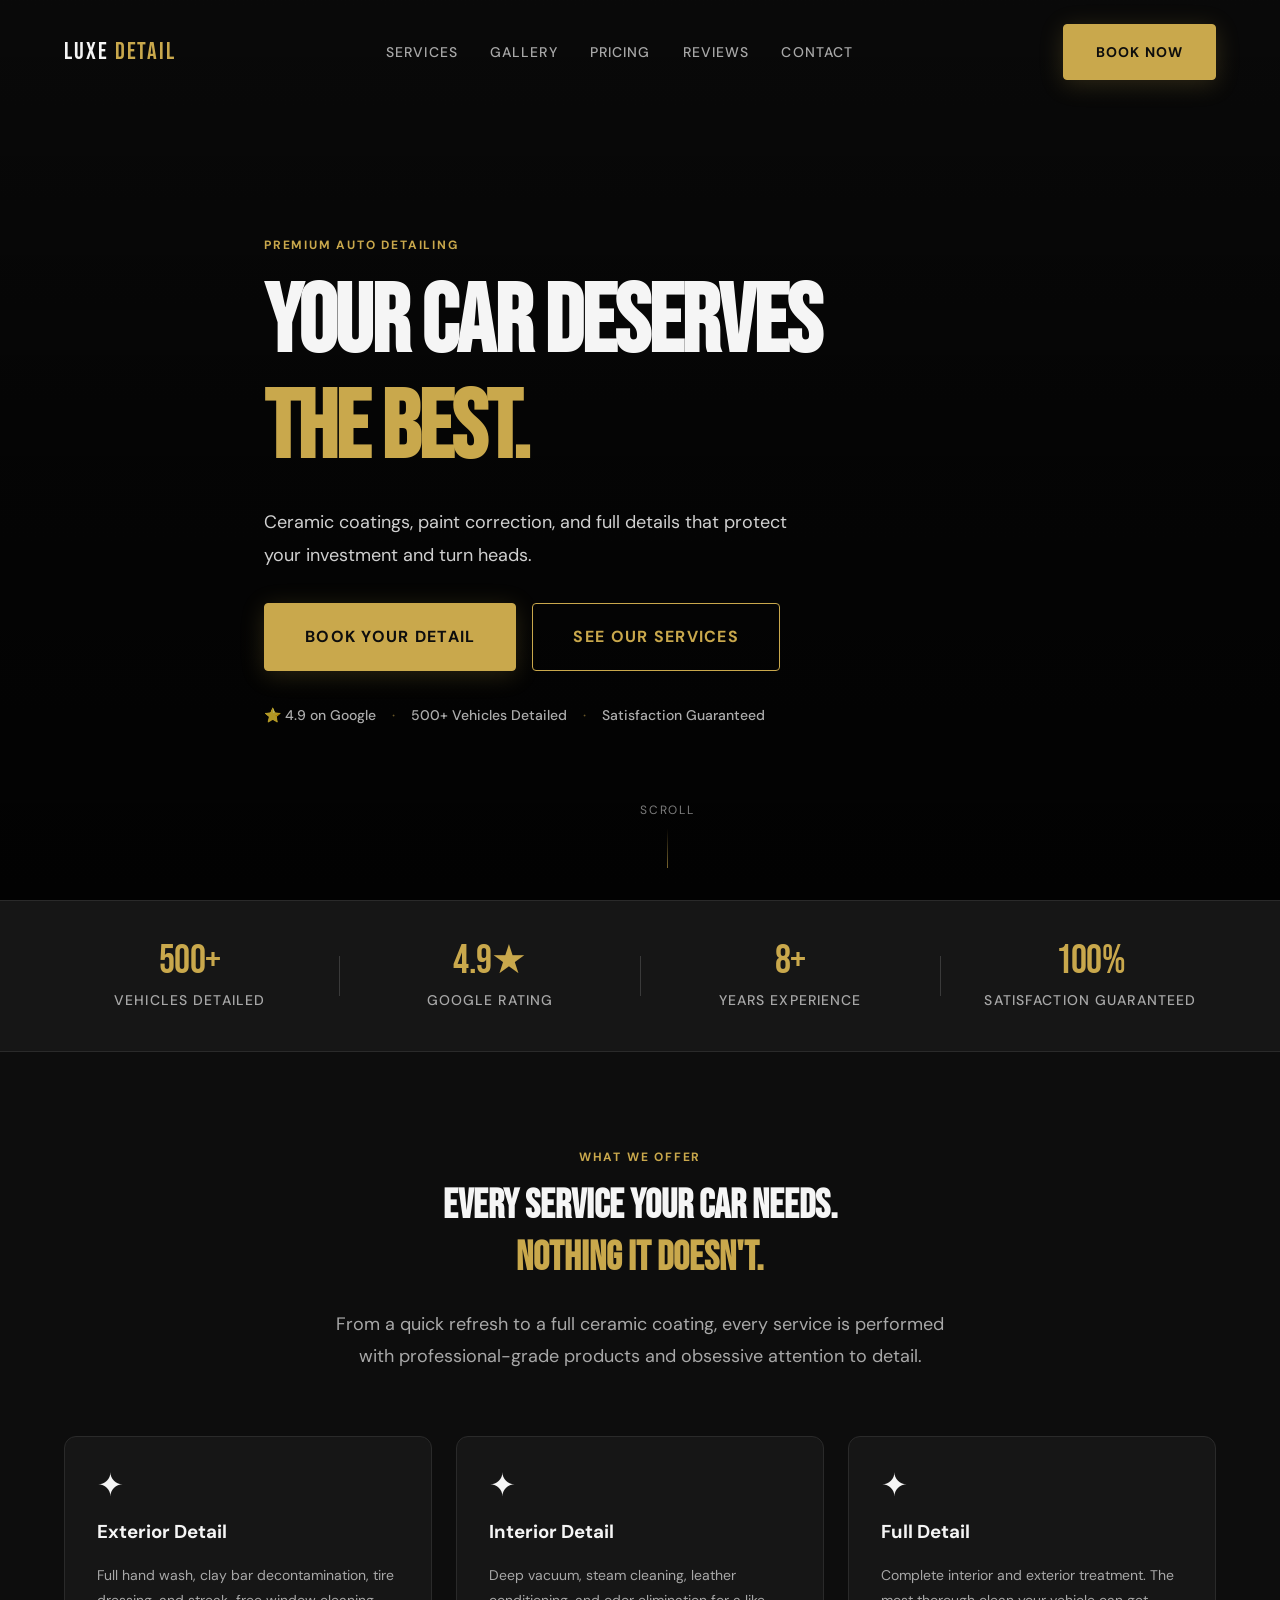
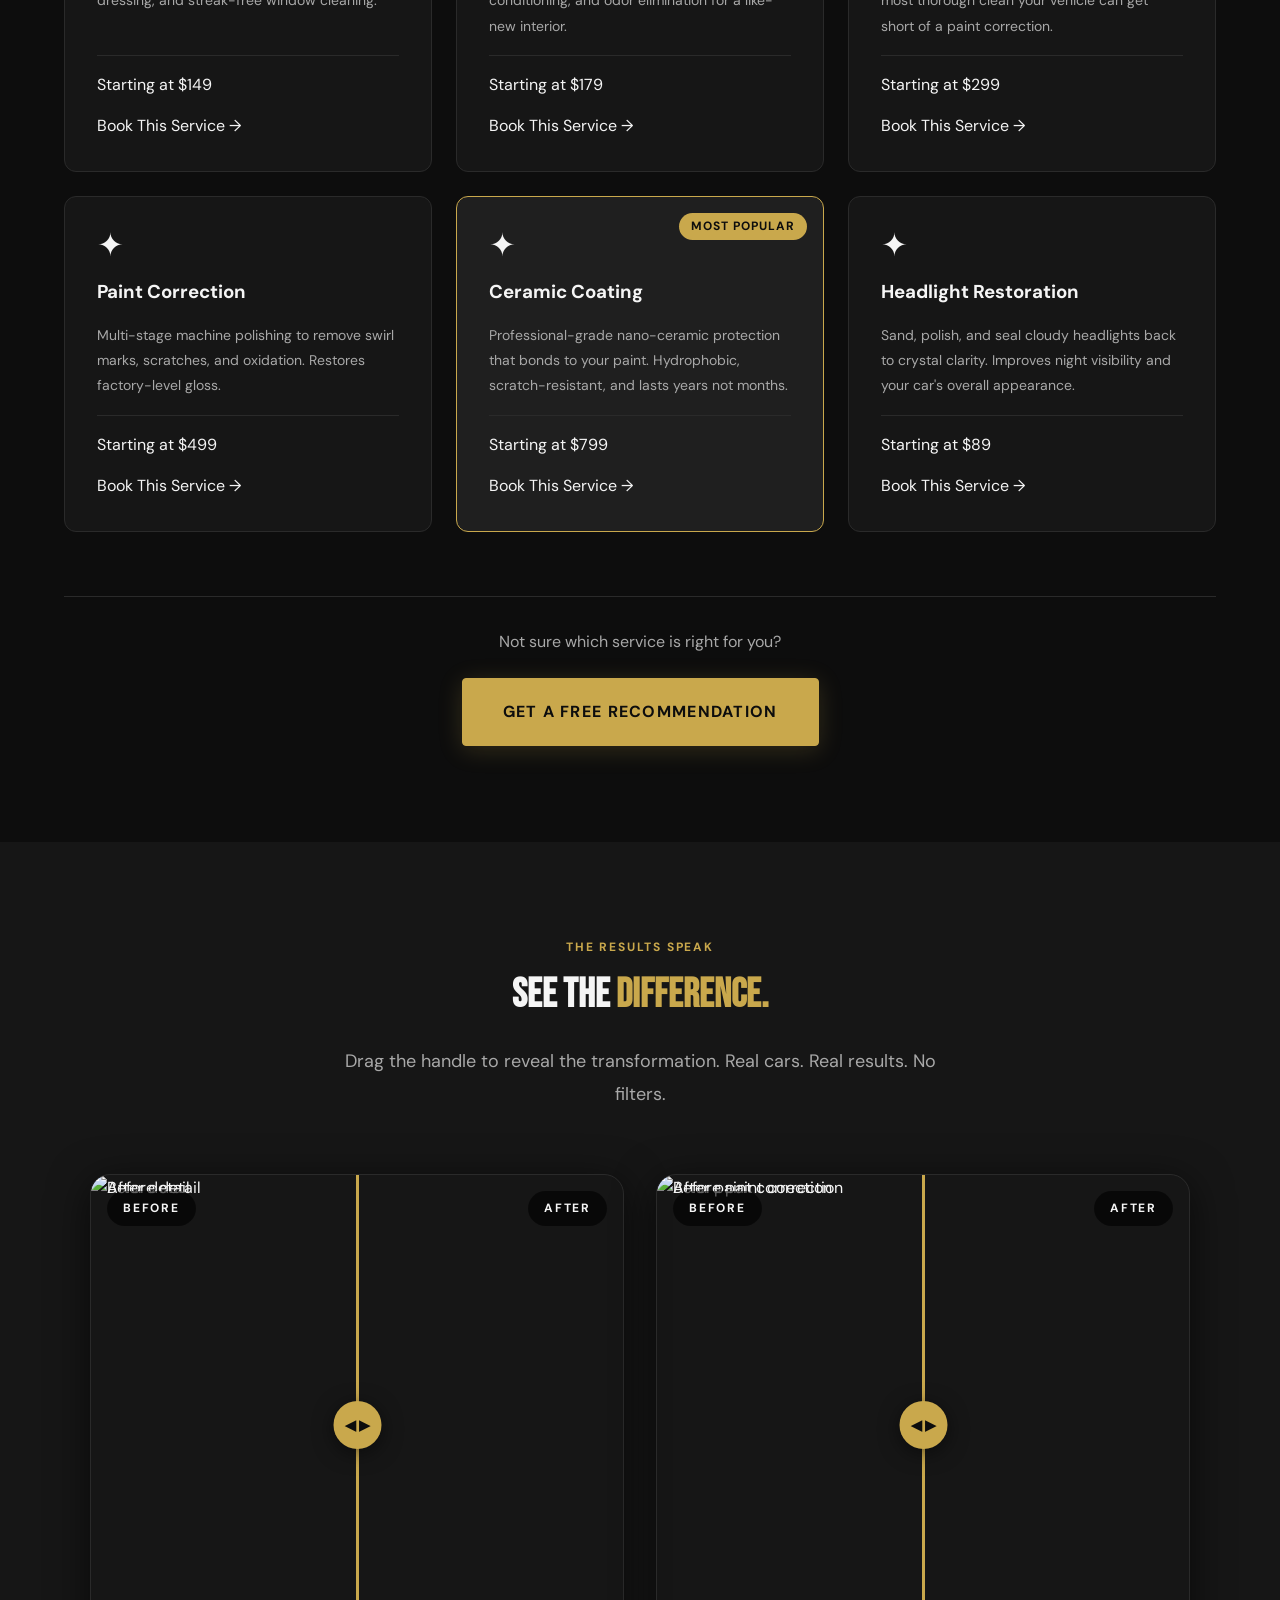
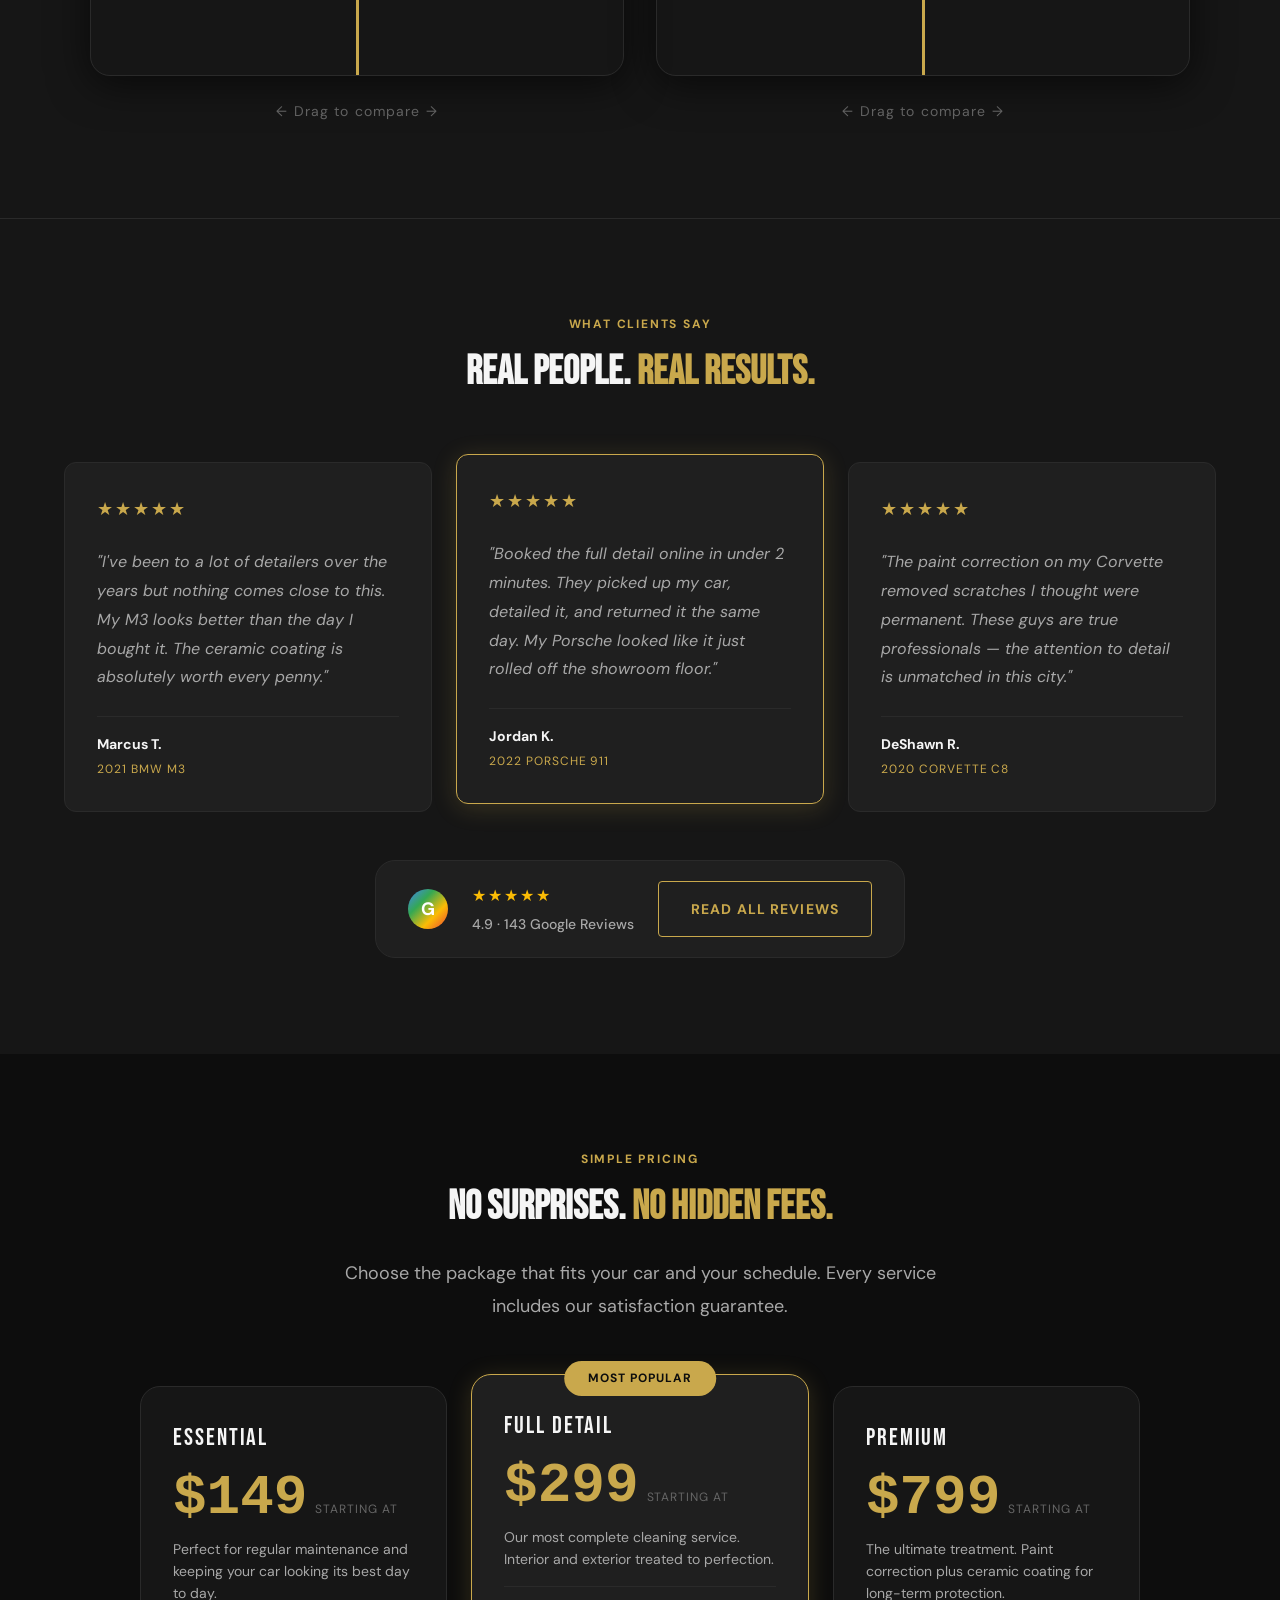
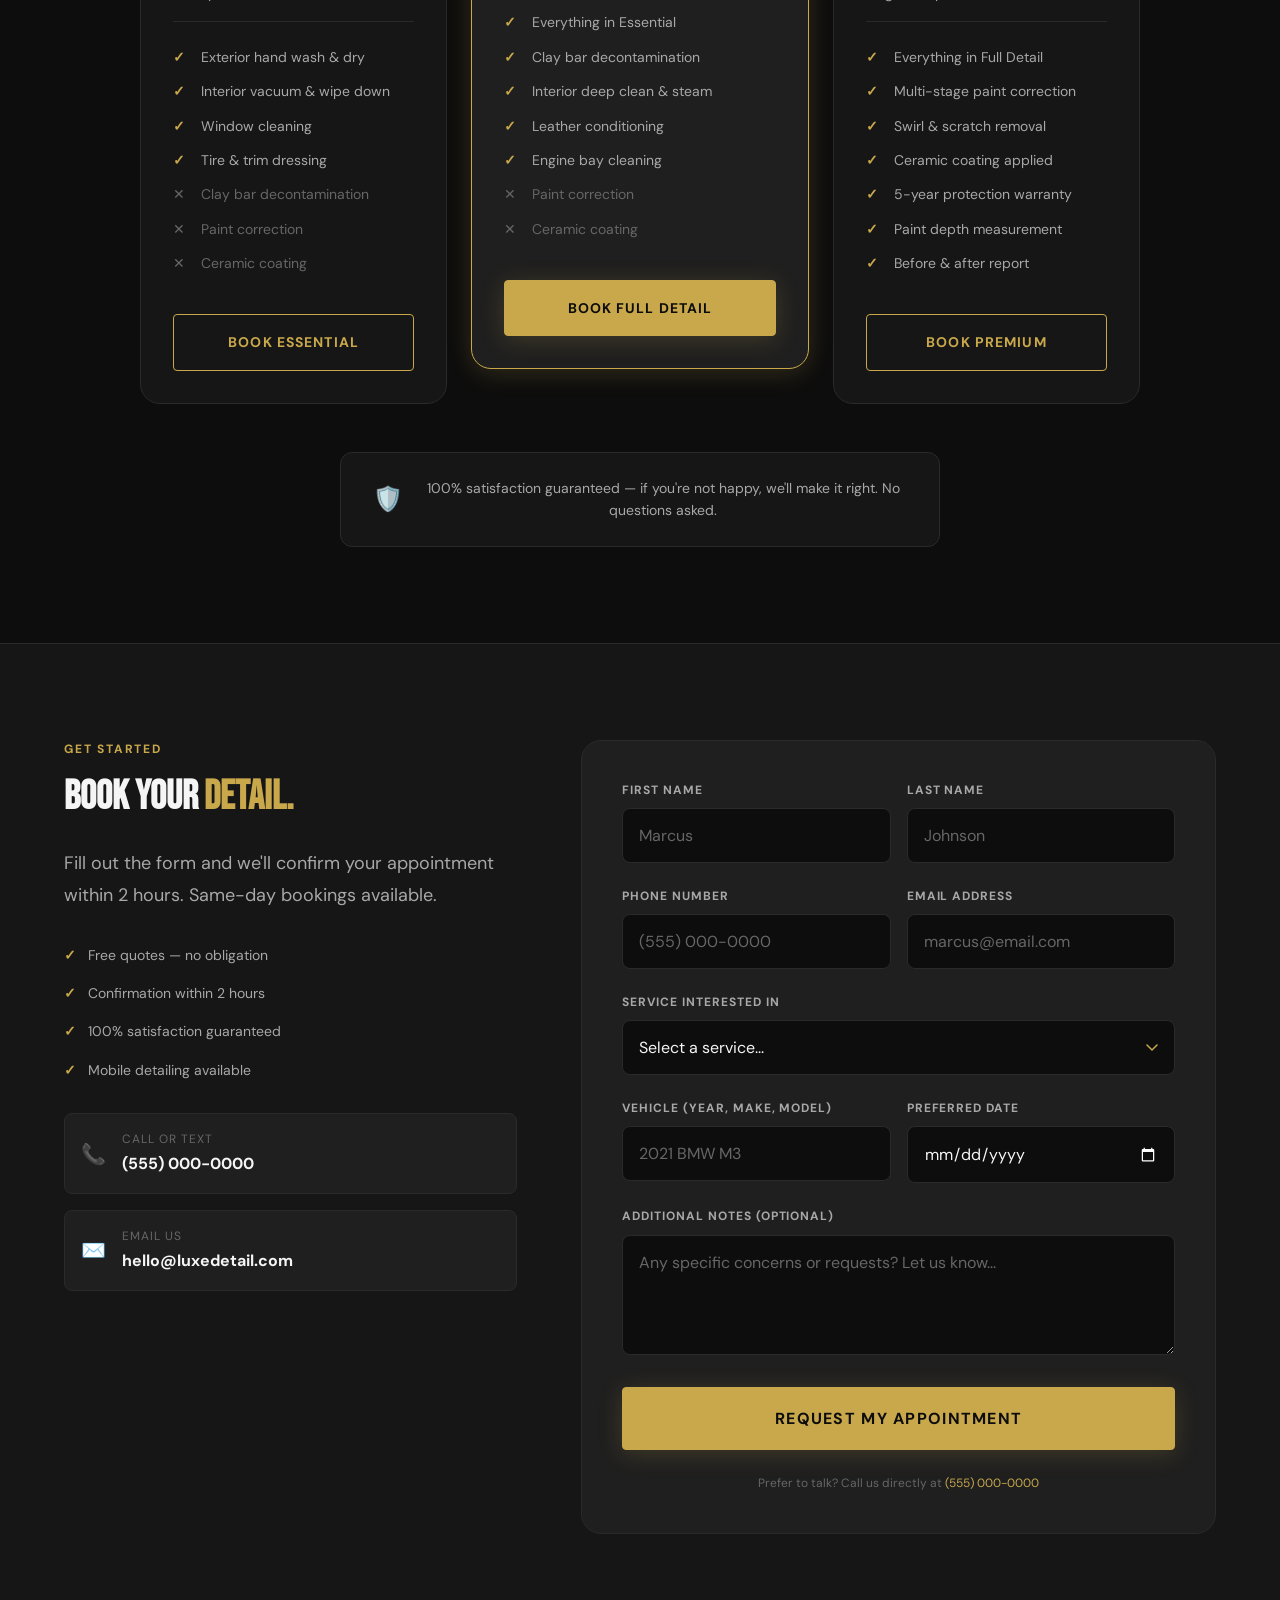
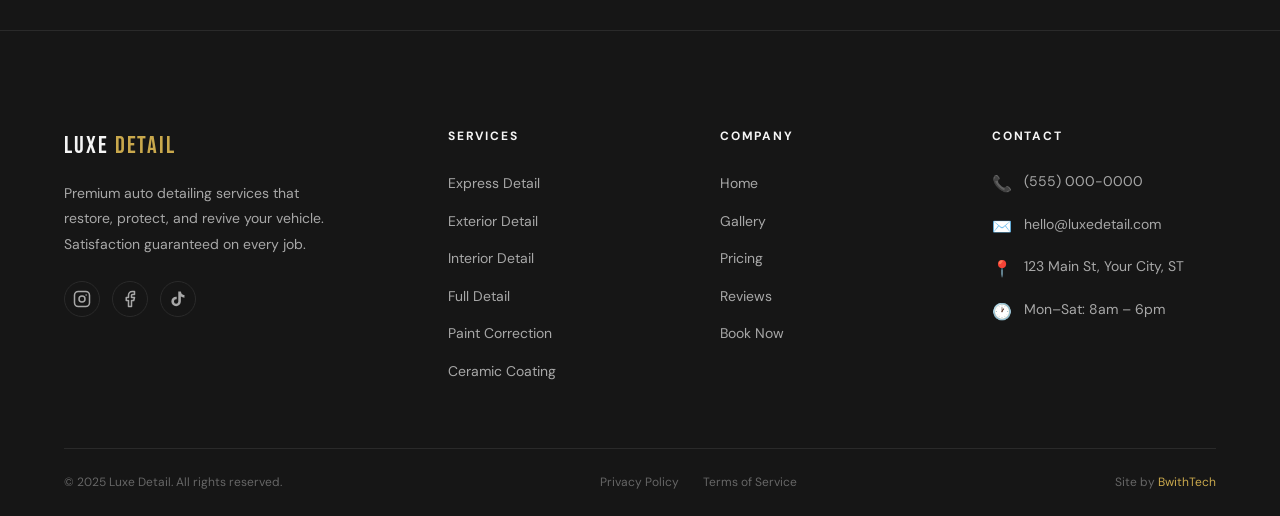
==== index.html @ d6ebd8b5 "BwithTech Branding Locked in" ====
<!DOCTYPE html>
<html lang="en">
<head>
  <meta charset="UTF-8" />
  <meta name="viewport" content="width=device-width, initial-scale=1.0"/>

  <!-- ========================
    PRIMARY SEO
    Change these for every client.
    City, business name, phone.
  ========================= -->
  <title>Luxe Detail — Premium Auto Detailing in [Your City]</title>
  <meta name="description" content="Premium auto detailing in [Your City]. Ceramic coatings, paint correction, and full details starting at $89. Book online today. 500+ vehicles detailed. Satisfaction guaranteed.">
  <meta name="keywords" content="auto detailing [city], car detailing [city], ceramic coating [city], paint correction [city], mobile detailing [city]">
  <meta name="author" content="Luxe Detail">
  <meta name="robots" content="index, follow">
  <link rel="canonical" href="https://www.luxedetail.com/">

  <!-- ========================
    OPEN GRAPH
    Controls how the site looks
    when shared on social media.
  ========================= -->
  <meta property="og:type" content="website">
  <meta property="og:url" content="https://www.luxedetail.com">
  <meta property="og:title" content="Luxe Detail — Premium Auto Detailing in [Your City]">
  <meta property="og:description" content="Professional ceramic coatings, paint correction, and full details. Book online today. Satisfaction guaranteed.">
  <meta property="og:image" content="https://www.luxedetail.com/assets/images/og-image.jpg">

  <!-- ========================
    TWITTER CARD
    Controls Twitter/X previews.
  ========================= -->
  <meta name="twitter:card" content="summary_large_image">
  <meta name="twitter:title" content="Luxe Detail — Premium Auto Detailing">
  <meta name="twitter:description" content="Ceramic coatings, paint correction, and full details. Book online today.">
  <meta name="twitter:image" content="https://www.luxedetail.com/assets/images/og-image.jpg">

  <!-- ========================
    SCHEMA MARKUP
    Tells Google exactly what kind
    of business this is. This is
    what powers the knowledge panel
    in local search results.
    Critical for local SEO.
  ========================= -->
  <script type="application/ld+json">
  {
    "@context": "https://schema.org",
    "@type": "AutoRepair",
    "name": "Luxe Detail",
    "description": "Premium auto detailing services including ceramic coatings, paint correction, and full details.",
    "url": "https://www.luxedetail.com",
    "telephone": "+1-555-000-0000",
    "email": "hello@luxedetail.com",
    "priceRange": "$$",
    "image": "https://www.luxedetail.com/assets/images/og-image.jpg",
    "address": {
      "@type": "PostalAddress",
      "streetAddress": "123 Main St",
      "addressLocality": "[City]",
      "addressRegion": "[State]",
      "postalCode": "[ZIP]",
      "addressCountry": "US"
    },
    "geo": {
      "@type": "GeoCoordinates",
      "latitude": "00.0000",
      "longitude": "-00.0000"
    },
    "openingHoursSpecification": [
      {
        "@type": "OpeningHoursSpecification",
        "dayOfWeek": ["Monday","Tuesday","Wednesday","Thursday","Friday","Saturday"],
        "opens": "08:00",
        "closes": "18:00"
      }
    ],
    "sameAs": [
      "https://www.facebook.com/luxedetail",
      "https://www.instagram.com/luxedetail"
    ]
  }
  </script>

  <!-- ========================
    FONTS
  ========================= -->
  <link rel="preconnect" href="https://fonts.googleapis.com">
  <link rel="preconnect" href="https://fonts.gstatic.com" crossorigin>
  <link href="https://fonts.googleapis.com/css2?family=Bebas+Neue&family=DM+Sans:wght@400;500;700&display=swap" rel="stylesheet">

  <!-- ========================
    STYLESHEETS
    Order matters — foundation
    must load before modules.
  ========================= -->
  <link rel="stylesheet" href="foundation.css" />
  <link rel="stylesheet" href="css/modules.css" />
  <link rel="stylesheet" href="css/services.css" />
  <link rel="stylesheet" href="css/before-after.css" />
  <link rel="stylesheet" href="css/testimonials.css" />
  <link rel="stylesheet" href="css/pricing.css" />
  <link rel="stylesheet" href="css/booking.css" />
  <link rel="stylesheet" href="css/footer.css" />
  <link rel="stylesheet" href="css/mobile-cta.css" />
</head>
<body>

  <!-- ========================
    NAV MODULE
  ========================= -->
  <header class="nav" id="nav">
    <div class="container nav__inner">

      <a href="#" class="nav__logo">
        LUXE <span class="nav__logo-accent">DETAIL</span>
      </a>

      <nav class="nav__links" id="navLinks">
        <a href="#services"     class="nav__link">Services</a>
        <a href="#gallery"      class="nav__link">Gallery</a>
        <a href="#pricing"      class="nav__link">Pricing</a>
        <a href="#testimonials" class="nav__link">Reviews</a>
        <a href="#contact"      class="nav__link">Contact</a>
      </nav>

      <div class="nav__actions">
        <a href="#booking" class="btn btn-primary">Book Now</a>
        <button class="nav__hamburger" id="hamburger" aria-label="Toggle menu">
          <span></span>
          <span></span>
          <span></span>
        </button>
      </div>

    </div>
  </header>

<!-- ========================
    HERO MODULE
  ========================= -->
  <section class="hero" id="home">
    <div class="hero__overlay"></div>
    <div class="container hero__content">
      <p class="section-label hero__label">Premium Auto Detailing</p>
      <h1 class="hero__headline">
        Your Car Deserves<br>
        <span class="hero__headline-accent">The Best.</span>
      </h1>
      <p class="hero__sub">
        Ceramic coatings, paint correction, and full details
        that protect your investment and turn heads.
      </p>
      <div class="hero__actions">
        <a href="#booking" class="btn btn-primary btn-lg">Book Your Detail</a>
        <a href="#services" class="btn btn-outline btn-lg">See Our Services</a>
      </div>
      <div class="hero__trust">
        <span class="hero__trust-item">⭐ 4.9 on Google</span>
        <span class="hero__trust-divider">·</span>
        <span class="hero__trust-item">500+ Vehicles Detailed</span>
        <span class="hero__trust-divider">·</span>
        <span class="hero__trust-item">Satisfaction Guaranteed</span>
      </div>
    </div>
    <div class="hero__scroll-indicator">
      <span>Scroll</span>
      <div class="hero__scroll-arrow"></div>
    </div>
  </section>

  <!-- ========================
  STATS BAR MODULE
========================= -->
<section class="stats" id="stats">
  <div class="container stats__inner">

    <div class="stats__item">
      <span class="stats__number">500+</span>
      <span class="stats__label">Vehicles Detailed</span>
    </div>

    <div class="stats__divider"></div>

    <div class="stats__item">
      <span class="stats__number">4.9★</span>
      <span class="stats__label">Google Rating</span>
    </div>

    <div class="stats__divider"></div>

    <div class="stats__item">
      <span class="stats__number">8+</span>
      <span class="stats__label">Years Experience</span>
    </div>

    <div class="stats__divider"></div>

    <div class="stats__item">
      <span class="stats__number">100%</span>
      <span class="stats__label">Satisfaction Guaranteed</span>
    </div>

  </div>
</section>

<!-- ========================
  SERVICES MODULE
========================= -->
<section class="services" id="services">
  <div class="container">

    <!-- Section header -->
    <div class="services__header">
      <p class="section-label">What We Offer</p>
      <h2 class="display-md services__title">
        Every Service Your Car Needs.<br>
        <span style="color: var(--color-gold);">Nothing It Doesn't.</span>
      </h2>
      <p class="body-lg services__subtitle">
        From a quick refresh to a full ceramic coating,
        every service is performed with professional-grade
        products and obsessive attention to detail.
      </p>
    </div>

    <!-- Service cards grid -->
    <div class="services__grid">

      <div class="services__card">
        <div class="services__card-icon">✦</div>
        <h3 class="services__card-title">Exterior Detail</h3>
        <p class="services__card-desc">
          Full hand wash, clay bar decontamination, 
          tire dressing, and streak-free window cleaning.
        </p>
        <p class="services__card-price">Starting at <span>$149</span></p>
        <a href="#booking" class="services__card-link">Book This Service →</a>
      </div>

      <div class="services__card">
        <div class="services__card-icon">✦</div>
        <h3 class="services__card-title">Interior Detail</h3>
        <p class="services__card-desc">
          Deep vacuum, steam cleaning, leather conditioning,
          and odor elimination for a like-new interior.
        </p>
        <p class="services__card-price">Starting at <span>$179</span></p>
        <a href="#booking" class="services__card-link">Book This Service →</a>
      </div>

      <div class="services__card">
        <div class="services__card-icon">✦</div>
        <h3 class="services__card-title">Full Detail</h3>
        <p class="services__card-desc">
          Complete interior and exterior treatment.
          The most thorough clean your vehicle can get
          short of a paint correction.
        </p>
        <p class="services__card-price">Starting at <span>$299</span></p>
        <a href="#booking" class="services__card-link">Book This Service →</a>
      </div>

      <div class="services__card">
        <div class="services__card-icon">✦</div>
        <h3 class="services__card-title">Paint Correction</h3>
        <p class="services__card-desc">
          Multi-stage machine polishing to remove swirl 
          marks, scratches, and oxidation. Restores 
          factory-level gloss.
        </p>
        <p class="services__card-price">Starting at <span>$499</span></p>
        <a href="#booking" class="services__card-link">Book This Service →</a>
      </div>

      <div class="services__card services__card--featured">
        <div class="services__card-badge">Most Popular</div>
        <div class="services__card-icon">✦</div>
        <h3 class="services__card-title">Ceramic Coating</h3>
        <p class="services__card-desc">
          Professional-grade nano-ceramic protection that 
          bonds to your paint. Hydrophobic, scratch-resistant,
          and lasts years not months.
        </p>
        <p class="services__card-price">Starting at <span>$799</span></p>
        <a href="#booking" class="services__card-link">Book This Service →</a>
      </div>

      <div class="services__card">
        <div class="services__card-icon">✦</div>
        <h3 class="services__card-title">Headlight Restoration</h3>
        <p class="services__card-desc">
          Sand, polish, and seal cloudy headlights back
          to crystal clarity. Improves night visibility
          and your car's overall appearance.
        </p>
        <p class="services__card-price">Starting at <span>$89</span></p>
        <a href="#booking" class="services__card-link">Book This Service →</a>
      </div>

    </div>

    <!-- Bottom CTA -->
    <div class="services__cta">
      <p class="body-md">Not sure which service is right for you?</p>
      <a href="#booking" class="btn btn-primary btn-lg">
        Get a Free Recommendation
      </a>
    </div>

  </div>
</section>

<!-- ========================
  BEFORE / AFTER MODULE
========================= -->
<section class="before-after" id="gallery">
  <div class="container">

    <div class="before-after__header">
      <p class="section-label">The Results Speak</p>
      <h2 class="display-md before-after__title">
        See The <span style="color: var(--color-gold);">Difference.</span>
      </h2>
      <p class="body-lg">
        Drag the handle to reveal the transformation.
        Real cars. Real results. No filters.
      </p>
    </div>

    <div class="before-after__grid">

      <!-- Slider 1 — Full Detail -->
      <div>
        <div class="ba-slider">
          <img class="ba-before" src="https://images.unsplash.com/photo-1503376780353-7e6692767b70?w=900&q=80" alt="Before detail">
          <img class="ba-after"  src="https://images.unsplash.com/photo-1614162692292-7ac56d7f7f1e?w=900&q=80" alt="After detail">
          <div class="ba-handle">
            <div class="ba-handle-btn">
              <span class="ba-handle-arrows">◀ ▶</span>
            </div>
          </div>
          <span class="ba-label ba-label--before">Before</span>
          <span class="ba-label ba-label--after">After</span>
        </div>
        <p class="ba-hint">← Drag to compare →</p>
      </div>

      <!-- Slider 2 — Paint Correction -->
      <div>
        <div class="ba-slider">
          <img class="ba-before" src="https://images.unsplash.com/photo-1552519507-da3b142c6e3d?w=900&q=80" alt="Before paint correction">
          <img class="ba-after"  src="https://images.unsplash.com/photo-1542362567-b07e54358753?w=900&q=80" alt="After paint correction">
          <div class="ba-handle">
            <div class="ba-handle-btn">
              <span class="ba-handle-arrows">◀ ▶</span>
            </div>
          </div>
          <span class="ba-label ba-label--before">Before</span>
          <span class="ba-label ba-label--after">After</span>
        </div>
        <p class="ba-hint">← Drag to compare →</p>
      </div>

    </div>
  </div>
</section>

<!-- ========================
  TESTIMONIALS MODULE
========================= -->
<section class="testimonials" id="testimonials">
  <div class="container">

    <div class="testimonials__header">
      <p class="section-label">What Clients Say</p>
      <h2 class="display-md testimonials__title">
        Real People. <span style="color: var(--color-gold);">Real Results.</span>
      </h2>
    </div>

    <div class="testimonials__grid">

      <div class="testimonials__card">
        <div class="testimonials__stars">★★★★★</div>
        <p class="testimonials__quote">
          "I've been to a lot of detailers over the years but nothing 
          comes close to this. My M3 looks better than the day I bought 
          it. The ceramic coating is absolutely worth every penny."
        </p>
        <div class="testimonials__author">
          <div class="testimonials__author-info">
            <span class="testimonials__author-name">Marcus T.</span>
            <span class="testimonials__author-vehicle">2021 BMW M3</span>
          </div>
        </div>
      </div>

      <div class="testimonials__card testimonials__card--featured">
        <div class="testimonials__stars">★★★★★</div>
        <p class="testimonials__quote">
          "Booked the full detail online in under 2 minutes. They picked 
          up my car, detailed it, and returned it the same day. My Porsche 
          looked like it just rolled off the showroom floor."
        </p>
        <div class="testimonials__author">
          <div class="testimonials__author-info">
            <span class="testimonials__author-name">Jordan K.</span>
            <span class="testimonials__author-vehicle">2022 Porsche 911</span>
          </div>
        </div>
      </div>

      <div class="testimonials__card">
        <div class="testimonials__stars">★★★★★</div>
        <p class="testimonials__quote">
          "The paint correction on my Corvette removed scratches I thought 
          were permanent. These guys are true professionals — the attention 
          to detail is unmatched in this city."
        </p>
        <div class="testimonials__author">
          <div class="testimonials__author-info">
            <span class="testimonials__author-name">DeShawn R.</span>
            <span class="testimonials__author-vehicle">2020 Corvette C8</span>
          </div>
        </div>
      </div>

    </div>

    <!-- Google Reviews badge -->
    <div class="testimonials__google">
      <div class="testimonials__google-badge">
        <span class="testimonials__google-icon">G</span>
        <div class="testimonials__google-info">
          <span class="testimonials__google-stars">★★★★★</span>
          <span class="testimonials__google-text">4.9 · 143 Google Reviews</span>
        </div>
        <a href="#" class="btn btn-outline">Read All Reviews</a>
      </div>
    </div>

  </div>
</section>

<!-- ========================
  PRICING MODULE
========================= -->
<section class="pricing" id="pricing">
  <div class="container">

    <div class="pricing__header">
      <p class="section-label">Simple Pricing</p>
      <h2 class="display-md pricing__title">
        No Surprises. <span style="color: var(--color-gold);">No Hidden Fees.</span>
      </h2>
      <p class="body-lg pricing__subtitle">
        Choose the package that fits your car and your schedule.
        Every service includes our satisfaction guarantee.
      </p>
    </div>

    <div class="pricing__grid">

      <!-- TIER 1 - Essential -->
      <div class="pricing__card">
        <div class="pricing__card-header">
          <p class="pricing__tier-name">Essential</p>
          <div class="pricing__price">
            <span class="pricing__price-amount">$149</span>
            <span class="pricing__price-label">starting at</span>
          </div>
          <p class="pricing__tier-desc">
            Perfect for regular maintenance and keeping 
            your car looking its best day to day.
          </p>
        </div>
        <ul class="pricing__features">
          <li class="pricing__feature pricing__feature--yes">Exterior hand wash & dry</li>
          <li class="pricing__feature pricing__feature--yes">Interior vacuum & wipe down</li>
          <li class="pricing__feature pricing__feature--yes">Window cleaning</li>
          <li class="pricing__feature pricing__feature--yes">Tire & trim dressing</li>
          <li class="pricing__feature pricing__feature--no">Clay bar decontamination</li>
          <li class="pricing__feature pricing__feature--no">Paint correction</li>
          <li class="pricing__feature pricing__feature--no">Ceramic coating</li>
        </ul>
        <a href="#booking" class="btn btn-outline" style="width:100%; justify-content:center;">
          Book Essential
        </a>
      </div>

      <!-- TIER 2 - Full Detail (FEATURED) -->
      <div class="pricing__card pricing__card--featured">
        <div class="pricing__badge">Most Popular</div>
        <div class="pricing__card-header">
          <p class="pricing__tier-name">Full Detail</p>
          <div class="pricing__price">
            <span class="pricing__price-amount">$299</span>
            <span class="pricing__price-label">starting at</span>
          </div>
          <p class="pricing__tier-desc">
            Our most complete cleaning service. 
            Interior and exterior treated to perfection.
          </p>
        </div>
        <ul class="pricing__features">
          <li class="pricing__feature pricing__feature--yes">Everything in Essential</li>
          <li class="pricing__feature pricing__feature--yes">Clay bar decontamination</li>
          <li class="pricing__feature pricing__feature--yes">Interior deep clean & steam</li>
          <li class="pricing__feature pricing__feature--yes">Leather conditioning</li>
          <li class="pricing__feature pricing__feature--yes">Engine bay cleaning</li>
          <li class="pricing__feature pricing__feature--no">Paint correction</li>
          <li class="pricing__feature pricing__feature--no">Ceramic coating</li>
        </ul>
        <a href="#booking" class="btn btn-primary" style="width:100%; justify-content:center;">
          Book Full Detail
        </a>
      </div>

      <!-- TIER 3 - Premium -->
      <div class="pricing__card">
        <div class="pricing__card-header">
          <p class="pricing__tier-name">Premium</p>
          <div class="pricing__price">
            <span class="pricing__price-amount">$799</span>
            <span class="pricing__price-label">starting at</span>
          </div>
          <p class="pricing__tier-desc">
            The ultimate treatment. Paint correction plus 
            ceramic coating for long-term protection.
          </p>
        </div>
        <ul class="pricing__features">
          <li class="pricing__feature pricing__feature--yes">Everything in Full Detail</li>
          <li class="pricing__feature pricing__feature--yes">Multi-stage paint correction</li>
          <li class="pricing__feature pricing__feature--yes">Swirl & scratch removal</li>
          <li class="pricing__feature pricing__feature--yes">Ceramic coating applied</li>
          <li class="pricing__feature pricing__feature--yes">5-year protection warranty</li>
          <li class="pricing__feature pricing__feature--yes">Paint depth measurement</li>
          <li class="pricing__feature pricing__feature--yes">Before & after report</li>
        </ul>
        <a href="#booking" class="btn btn-outline" style="width:100%; justify-content:center;">
          Book Premium
        </a>
      </div>

    </div>

    <!-- Guarantee line below the pricing table -->
    <div class="pricing__guarantee">
      <span class="pricing__guarantee-icon">🛡️</span>
      <p class="pricing__guarantee-text">
        100% satisfaction guaranteed — if you're not happy, we'll make it right. No questions asked.
      </p>
    </div>

  </div>
</section>

<!-- ========================
  BOOKING MODULE
========================= -->
<section class="booking" id="booking">
  <div class="container">

    <div class="booking__inner">

      <!-- Left side — info -->
      <div class="booking__info">
        <p class="section-label">Get Started</p>
        <h2 class="display-md booking__title">
          Book Your <span style="color: var(--color-gold);">Detail.</span>
        </h2>
        <p class="body-lg booking__desc">
          Fill out the form and we'll confirm your appointment 
          within 2 hours. Same-day bookings available.
        </p>

        <div class="booking__trust-list">
          <div class="booking__trust-item">
            <span class="booking__trust-icon">✓</span>
            <span>Free quotes — no obligation</span>
          </div>
          <div class="booking__trust-item">
            <span class="booking__trust-icon">✓</span>
            <span>Confirmation within 2 hours</span>
          </div>
          <div class="booking__trust-item">
            <span class="booking__trust-icon">✓</span>
            <span>100% satisfaction guaranteed</span>
          </div>
          <div class="booking__trust-item">
            <span class="booking__trust-icon">✓</span>
            <span>Mobile detailing available</span>
          </div>
        </div>

        <div class="booking__contact">
          <a href="tel:+15550000000" class="booking__contact-item">
            <span class="booking__contact-icon">📞</span>
            <div>
              <span class="booking__contact-label">Call or Text</span>
              <span class="booking__contact-value">(555) 000-0000</span>
            </div>
          </a>
          <a href="mailto:hello@luxedetail.com" class="booking__contact-item">
            <span class="booking__contact-icon">✉️</span>
            <div>
              <span class="booking__contact-label">Email Us</span>
              <span class="booking__contact-value">hello@luxedetail.com</span>
            </div>
          </a>
        </div>
      </div>

      <!-- Right side — form -->
      <!-- 
        ACTION attribute points to Formspree.
        Replace YOUR_FORM_ID with the ID from formspree.io
        Formspree forwards submissions to client's email.
        Free plan allows 50 submissions/month.
      -->
      <form 
        class="booking__form" 
        action="https://formspree.io/f/YOUR_FORM_ID" 
        method="POST"
        id="bookingForm"
      >

        <div class="booking__form-row">
          <div class="booking__field">
            <label class="booking__label" for="firstName">First Name</label>
            <input 
              class="booking__input" 
              type="text" 
              id="firstName"
              name="firstName"
              placeholder="Marcus"
              required
            >
          </div>
          <div class="booking__field">
            <label class="booking__label" for="lastName">Last Name</label>
            <input 
              class="booking__input" 
              type="text" 
              id="lastName"
              name="lastName"
              placeholder="Johnson"
              required
            >
          </div>
        </div>

        <div class="booking__form-row">
          <div class="booking__field">
            <label class="booking__label" for="phone">Phone Number</label>
            <input 
              class="booking__input" 
              type="tel" 
              id="phone"
              name="phone"
              placeholder="(555) 000-0000"
              required
            >
          </div>
          <div class="booking__field">
            <label class="booking__label" for="email">Email Address</label>
            <input 
              class="booking__input" 
              type="email" 
              id="email"
              name="email"
              placeholder="marcus@email.com"
              required
            >
          </div>
        </div>

        <div class="booking__field">
          <label class="booking__label" for="service">Service Interested In</label>
          <select class="booking__input booking__select" id="service" name="service" required>
            <option value="" disabled selected>Select a service...</option>
            <option value="express">Express Detail — from $89</option>
            <option value="exterior">Exterior Detail — from $149</option>
            <option value="interior">Interior Detail — from $179</option>
            <option value="full">Full Detail — from $299</option>
            <option value="paint-correction">Paint Correction — from $499</option>
            <option value="ceramic">Ceramic Coating — from $799</option>
            <option value="headlight">Headlight Restoration — from $79</option>
            <option value="unsure">Not sure — need recommendation</option>
          </select>
        </div>

        <div class="booking__form-row">
          <div class="booking__field">
            <label class="booking__label" for="vehicle">Vehicle (Year, Make, Model)</label>
            <input 
              class="booking__input" 
              type="text" 
              id="vehicle"
              name="vehicle"
              placeholder="2021 BMW M3"
            >
          </div>
          <div class="booking__field">
            <label class="booking__label" for="date">Preferred Date</label>
            <input 
              class="booking__input" 
              type="date" 
              id="date"
              name="date"
            >
          </div>
        </div>

        <div class="booking__field">
          <label class="booking__label" for="message">Additional Notes (optional)</label>
          <textarea 
            class="booking__input booking__textarea" 
            id="message"
            name="message"
            placeholder="Any specific concerns or requests? Let us know..."
            rows="4"
          ></textarea>
        </div>

        <button type="submit" class="btn btn-primary btn-lg booking__submit">
          Request My Appointment
        </button>

        <p class="booking__form-note">
          Prefer to talk? Call us directly at 
          <a href="tel:+15550000000" style="color: var(--color-gold);">(555) 000-0000</a>
        </p>

      </form>

    </div>
  </div>
</section>
<!-- ========================
  FOOTER MODULE
========================= -->
<footer class="footer" id="contact">
  <div class="container">

    <div class="footer__top">

      <!-- Brand column -->
      <div class="footer__brand">
        <a href="#" class="footer__logo">
          LUXE <span class="footer__logo-accent">DETAIL</span>
        </a>
        <p class="footer__brand-desc">
          Premium auto detailing services that restore, 
          protect, and revive your vehicle. Satisfaction 
          guaranteed on every job.
        </p>
        <div class="footer__social">
          <a href="#" class="footer__social-link" aria-label="Instagram">
            <svg width="18" height="18" viewBox="0 0 24 24" fill="none" stroke="currentColor" stroke-width="2" stroke-linecap="round" stroke-linejoin="round"><rect x="2" y="2" width="20" height="20" rx="5"/><circle cx="12" cy="12" r="4"/><circle cx="17.5" cy="6.5" r="1" fill="currentColor" stroke="none"/></svg>
          </a>
          <a href="#" class="footer__social-link" aria-label="Facebook">
            <svg width="18" height="18" viewBox="0 0 24 24" fill="none" stroke="currentColor" stroke-width="2" stroke-linecap="round" stroke-linejoin="round"><path d="M18 2h-3a5 5 0 00-5 5v3H7v4h3v8h4v-8h3l1-4h-4V7a1 1 0 011-1h3z"/></svg>
          </a>
          <a href="#" class="footer__social-link" aria-label="TikTok">
            <svg width="18" height="18" viewBox="0 0 24 24" fill="currentColor"><path d="M19.59 6.69a4.83 4.83 0 01-3.77-4.25V2h-3.45v13.67a2.89 2.89 0 01-2.88 2.5 2.89 2.89 0 01-2.89-2.89 2.89 2.89 0 012.89-2.89c.28 0 .54.04.79.1V9.01a6.33 6.33 0 00-.79-.05 6.34 6.34 0 00-6.34 6.34 6.34 6.34 0 006.34 6.34 6.34 6.34 0 006.33-6.34V8.69a8.18 8.18 0 004.78 1.52V6.75a4.85 4.85 0 01-1.01-.06z"/></svg>
          </a>
        </div>
      </div>

      <!-- Services column -->
      <div class="footer__col">
        <h4 class="footer__col-title">Services</h4>
        <ul class="footer__links">
          <li><a href="#services" class="footer__link">Express Detail</a></li>
          <li><a href="#services" class="footer__link">Exterior Detail</a></li>
          <li><a href="#services" class="footer__link">Interior Detail</a></li>
          <li><a href="#services" class="footer__link">Full Detail</a></li>
          <li><a href="#services" class="footer__link">Paint Correction</a></li>
          <li><a href="#services" class="footer__link">Ceramic Coating</a></li>
        </ul>
      </div>

      <!-- Company column -->
      <div class="footer__col">
        <h4 class="footer__col-title">Company</h4>
        <ul class="footer__links">
          <li><a href="#home" class="footer__link">Home</a></li>
          <li><a href="#gallery" class="footer__link">Gallery</a></li>
          <li><a href="#pricing" class="footer__link">Pricing</a></li>
          <li><a href="#testimonials" class="footer__link">Reviews</a></li>
          <li><a href="#booking" class="footer__link">Book Now</a></li>
        </ul>
      </div>

      <!-- Contact column -->
      <div class="footer__col">
        <h4 class="footer__col-title">Contact</h4>
        <ul class="footer__contact-list">
          <li class="footer__contact-item">
            <span class="footer__contact-icon">📞</span>
            <a href="tel:+15550000000" class="footer__link">(555) 000-0000</a>
          </li>
          <li class="footer__contact-item">
            <span class="footer__contact-icon">✉️</span>
            <a href="mailto:hello@luxedetail.com" class="footer__link">hello@luxedetail.com</a>
          </li>
          <li class="footer__contact-item">
            <span class="footer__contact-icon">📍</span>
            <span class="footer__link">123 Main St, Your City, ST</span>
          </li>
          <li class="footer__contact-item">
            <span class="footer__contact-icon">🕐</span>
            <span class="footer__link">Mon–Sat: 8am – 6pm</span>
          </li>
        </ul>
      </div>

    </div>

    <!-- Bottom bar -->
    <div class="footer__bottom">
      <p class="footer__copyright">
        © 2025 Luxe Detail. All rights reserved.
      </p>
      <div class="footer__bottom-links">
        <a href="#" class="footer__bottom-link">Privacy Policy</a>
        <a href="#" class="footer__bottom-link">Terms of Service</a>
      </div>
      <p class="footer__credit">
        Site by <span style="color: var(--color-gold);">BwithTech</span>
      </p>
    </div>

  </div>
</footer>

<!-- ========================
  STICKY MOBILE CTA BAR
  Only visible on mobile.
  Fixed to bottom of screen.
========================= -->
<div class="mobile-cta" id="mobileCta">
  <a href="tel:+15550000000" class="mobile-cta__btn mobile-cta__btn--call">
    <svg width="18" height="18" viewBox="0 0 24 24" fill="none" stroke="currentColor" stroke-width="2" stroke-linecap="round" stroke-linejoin="round"><path d="M22 16.92v3a2 2 0 01-2.18 2 19.79 19.79 0 01-8.63-3.07A19.5 19.5 0 013.07 9.81a19.79 19.79 0 01-3.07-8.67A2 2 0 012 .18h3a2 2 0 012 1.72c.127.96.361 1.903.7 2.81a2 2 0 01-.45 2.11L6.09 7.91a16 16 0 006 6l1.27-1.27a2 2 0 012.11-.45c.907.339 1.85.573 2.81.7A2 2 0 0122 16.92z"/></svg>
    <span>Call Now</span>
  </a>
  <a href="#booking" class="mobile-cta__btn mobile-cta__btn--book">
    <svg width="18" height="18" viewBox="0 0 24 24" fill="none" stroke="currentColor" stroke-width="2" stroke-linecap="round" stroke-linejoin="round"><rect x="3" y="4" width="18" height="18" rx="2"/><line x1="16" y1="2" x2="16" y2="6"/><line x1="8" y1="2" x2="8" y2="6"/><line x1="3" y1="10" x2="21" y2="10"/></svg>
    <span>Book Now</span>
  </a>
</div>

  <!-- JS loads last so the DOM is ready when it runs -->
  <script src="js/main.js"></script>
  <script src="js/before-after.js"></script>

</body>
</html>
---- css/modules.css ----
/* ============================================
   MODULE: Navigation
============================================ */

.nav {
  /* Sits at top of page, full width */
  position: fixed;           /* sticks to top as you scroll */
  top: 0;
  left: 0;
  right: 0;
  z-index: var(--z-nav);

  /* Start transparent — becomes solid on scroll */
  background-color: transparent;
  border-bottom: 1px solid transparent;

  /* Smooth transition when it becomes solid */
  transition: background-color var(--ease-normal),
              border-color var(--ease-normal),
              backdrop-filter var(--ease-normal);

  padding: var(--space-6) 0;
}

/* This class gets added by JS when user scrolls down */
.nav.scrolled {
  background-color: rgba(13, 13, 13, 0.95); /* near-black, slightly transparent */
  border-bottom-color: var(--color-border);
  backdrop-filter: blur(12px);              /* frosted glass effect */
  padding: var(--space-4) 0;               /* slightly smaller when scrolled */
}

.nav__inner {
  display: flex;
  align-items: center;
  justify-content: space-between;
  gap: var(--space-8);
}

/* --- LOGO --- */
.nav__logo {
  font-family: var(--font-display);
  font-size: var(--text-2xl);
  color: var(--color-text-primary);
  letter-spacing: var(--tracking-wide);
  flex-shrink: 0; /* never compress the logo */
}

.nav__logo-accent {
  color: var(--color-gold); /* the second word is gold */
}

/* --- LINKS --- */
.nav__links {
  display: flex;
  align-items: center;
  gap: var(--space-8);
}

.nav__link {
  font-size: var(--text-sm);
  font-weight: var(--weight-medium);
  color: var(--color-text-secondary);
  letter-spacing: var(--tracking-wide);
  text-transform: uppercase;
  transition: color var(--ease-fast);
  position: relative; /* needed for the underline effect */
}

/* Gold underline slides in on hover */
.nav__link::after {
  content: '';
  position: absolute;
  bottom: -4px;
  left: 0;
  width: 0;               /* starts at zero width */
  height: 1px;
  background-color: var(--color-gold);
  transition: width var(--ease-normal); /* animates to full width */
}

.nav__link:hover {
  color: var(--color-text-primary);
}

.nav__link:hover::after {
  width: 100%; /* slides gold line across on hover */
}

/* --- ACTIONS (right side) --- */
.nav__actions {
  display: flex;
  align-items: center;
  gap: var(--space-4);
  flex-shrink: 0;
}

/* --- HAMBURGER (mobile only) --- */
.nav__hamburger {
  display: none; /* hidden on desktop */
  flex-direction: column;
  gap: 5px;
  padding: var(--space-2);
}

.nav__hamburger span {
  display: block;
  width: 22px;
  height: 2px;
  background-color: var(--color-text-primary);
  border-radius: 2px;
  transition: all var(--ease-normal);
}

/* Animate hamburger into an X when open */
.nav__hamburger.open span:nth-child(1) {
  transform: translateY(7px) rotate(45deg);
}
.nav__hamburger.open span:nth-child(2) {
  opacity: 0;
}
.nav__hamburger.open span:nth-child(3) {
  transform: translateY(-7px) rotate(-45deg);
}

/* --- MOBILE --- */
@media (max-width: 768px) {

  .nav__hamburger {
    display: flex; /* show hamburger on mobile */
  }

  /* Hide desktop links, stack them vertically when open */
  .nav__links {
    display: none;
    position: absolute;
    top: 100%;
    left: 0;
    right: 0;
    flex-direction: column;
    align-items: flex-start;
    gap: 0;
    background-color: rgba(13, 13, 13, 0.98);
    border-bottom: 1px solid var(--color-border);
    padding: var(--space-4) var(--container-pad);
  }

  .nav__links.open {
    display: flex; /* JS toggles this class */
  }

  .nav__link {
    padding: var(--space-4) 0;
    width: 100%;
    border-bottom: 1px solid var(--color-border);
  }

  /* Hide Book Now button on mobile nav — 
     it's still in the sticky bottom bar we'll build later */
  .nav__actions .btn {
    display: none;
  }
}


/* ============================================
   MODULE: Hero
   
   The background image is defined here as a
   CSS variable so it's easy to find and swap.
   Just replace the URL below with the client's
   own photo to customize for any business.
============================================ */

.hero {
  /* Full viewport height — fills the entire screen */
  position: relative;
  min-height: 100vh;
  display: flex;
  align-items: center;

  /* ⬇️ SWAP THIS URL to change the background photo */
  background-image: url('https://images.unsplash.com/photo-1614162692292-7ac56d7f7f1e?w=1600&q=80');
  background-size: cover;       /* image fills the whole area */
  background-position: center;  /* image stays centered */
  background-attachment: fixed; /* parallax effect on scroll */
}

/* The dark overlay — this is what makes text readable.
   It's a separate div sitting on top of the image.
   Adjust the last value (0.65) to make it lighter or darker. */
.hero__overlay {
  position: absolute;
  inset: 0; /* shorthand for top/right/bottom/left: 0 */
  background: linear-gradient(
    to bottom,
    rgba(0, 0, 0, 0.3) 0%,    /* lighter at top */
    rgba(0, 0, 0, 0.65) 50%,  /* darker in middle where text is */
    rgba(0, 0, 0, 0.85) 100%  /* darkest at bottom */
  );
}

/* Content sits above the overlay using z-index */
.hero__content {
  position: relative;
  z-index: var(--z-base);
  padding-top: 8rem;   /* clears the fixed nav */
  padding-bottom: 4rem;
  max-width: 800px;
}

.hero__label {
  /* Inherits .section-label gold styling from foundation
     but we add a little animation delay */
  opacity: 0;
  animation: fadeUp 0.6s ease forwards;
  animation-delay: 0.2s;
}

.hero__headline {
  font-family: var(--font-display);
  font-size: clamp(3rem, 8vw, 6rem); /* scales fluidly with screen size */
  line-height: var(--leading-tight);
  letter-spacing: var(--tracking-tight);
  color: var(--color-text-primary);
  margin: var(--space-4) 0 var(--space-6);
  opacity: 0;
  animation: fadeUp 0.6s ease forwards;
  animation-delay: 0.4s;
}

/* The gold accent word in the headline */
.hero__headline-accent {
  color: var(--color-gold);
}

.hero__sub {
  font-size: var(--text-lg);
  line-height: var(--leading-loose);
  color: rgba(245, 245, 245, 0.85);
  max-width: 560px;
  margin-bottom: var(--space-8);
  opacity: 0;
  animation: fadeUp 0.6s ease forwards;
  animation-delay: 0.6s;
}

.hero__actions {
  display: flex;
  gap: var(--space-4);
  flex-wrap: wrap; /* buttons stack on very small screens */
  margin-bottom: var(--space-8);
  opacity: 0;
  animation: fadeUp 0.6s ease forwards;
  animation-delay: 0.8s;
}

/* Trust bar — the three quick credibility signals */
.hero__trust {
  display: flex;
  align-items: center;
  gap: var(--space-4);
  flex-wrap: wrap;
  opacity: 0;
  animation: fadeUp 0.6s ease forwards;
  animation-delay: 1s;
}

.hero__trust-item {
  font-size: var(--text-sm);
  color: rgba(245, 245, 245, 0.7);
  font-weight: var(--weight-medium);
}

.hero__trust-divider {
  color: var(--color-gold);
  opacity: 0.5;
}

/* Scroll indicator at the bottom of the hero */
.hero__scroll-indicator {
  position: absolute;
  bottom: var(--space-8);
  left: 50%;
  transform: translateX(-50%);
  display: flex;
  flex-direction: column;
  align-items: center;
  gap: var(--space-2);
  z-index: var(--z-base);
  opacity: 0;
  animation: fadeUp 0.6s ease forwards;
  animation-delay: 1.2s;
}

.hero__scroll-indicator span {
  font-size: var(--text-xs);
  letter-spacing: var(--tracking-wider);
  text-transform: uppercase;
  color: rgba(245, 245, 245, 0.5);
}

/* The animated arrow line */
.hero__scroll-arrow {
  width: 1px;
  height: 40px;
  background: linear-gradient(
    to bottom,
    transparent,
    rgba(201, 168, 76, 0.6)
  );
  animation: scrollPulse 1.5s ease infinite;
}

/* ============================================
   ANIMATIONS
   fadeUp = elements slide up and fade in
   scrollPulse = the scroll arrow pulses down
============================================ */

@keyframes fadeUp {
  from {
    opacity: 0;
    transform: translateY(20px);
  }
  to {
    opacity: 1;
    transform: translateY(0);
  }
}

@keyframes scrollPulse {
  0%, 100% { transform: scaleY(1);   opacity: 0.5; }
  50%       { transform: scaleY(1.3); opacity: 1;   }
}

/* Mobile adjustments for the hero */
@media (max-width: 768px) {
  .hero {
    background-attachment: scroll; /* fixed attachment causes issues on mobile */
  }

  .hero__content {
    padding-top: 6rem;
  }

  .hero__trust {
    gap: var(--space-2);
  }

  .hero__trust-divider {
    display: none; /* cleaner without dividers on small screens */
  }
}

/* ============================================
   MODULE: Stats Bar
   A thin high-contrast band that sits right
   below the hero. Four numbers side by side.
   The gold numbers do the heavy lifting here —
   they're the first thing the eye jumps to.
============================================ */

.stats {
  background-color: var(--color-surface); /* one step lighter than page bg */
  border-top: 1px solid var(--color-border);
  border-bottom: 1px solid var(--color-border);
  padding: var(--space-10) 0;
}

.stats__inner {
  display: flex;
  align-items: center;
  justify-content: center;
  gap: var(--space-6);
}

.stats__item {
  display: flex;
  flex-direction: column;
  align-items: center;
  gap: var(--space-2);
  text-align: center;
  flex: 1; /* each item takes equal space */
}

/* The big number — this is the anchor of the whole bar */
.stats__number {
  font-family: var(--font-display);
  font-size: var(--text-4xl);
  color: var(--color-gold);
  line-height: 1;
  letter-spacing: var(--tracking-tight);
}

.stats__label {
  font-size: var(--text-sm);
  font-weight: var(--weight-medium);
  color: var(--color-text-secondary);
  letter-spacing: var(--tracking-wide);
  text-transform: uppercase;
}

/* The thin vertical line between each stat */
.stats__divider {
  width: 1px;
  height: 40px;
  background-color: var(--color-border-light);
  flex-shrink: 0; /* never let the divider compress */
}

/* On mobile the stats stack into a 2x2 grid
   which is cleaner than four tiny columns */
@media (max-width: 768px) {
  .stats__inner {
    display: grid;
    grid-template-columns: 1fr 1fr;
    gap: var(--space-8);
  }

  /* Hide the dividers on mobile since the
     grid layout creates its own visual separation */
  .stats__divider {
    display: none;
  }
}
---- css/services.css ----
/* ============================================
   MODULE: Services
   
   The card hover effect is the key interaction —
   border turns gold and card lifts up slightly.
   This rewards curiosity and makes the page feel
   alive and premium without being distracting.
============================================ */

.services {
  background-color: var(--color-bg);
  padding-top: var(--section-pad);
  padding-bottom: var(--section-pad);
}

/* Centered header block above the grid */
.services__header {
  text-align: center;
  max-width: 640px;
  margin: 0 auto var(--space-16);
}

.services__title {
  margin: var(--space-3) 0 var(--space-6);
}

.services__subtitle {
  margin: 0 auto;
}

/* 3-column grid — collapses to 1 column on mobile */
.services__grid {
  display: grid;
  grid-template-columns: repeat(3, 1fr);
  gap: var(--space-6);
  margin-bottom: var(--space-16);
}

/* Base card styles */
.services__card {
  position: relative;
  background-color: var(--color-surface);
  border: 1px solid var(--color-border);
  border-radius: var(--radius-lg);
  padding: var(--space-8);
  display: flex;
  flex-direction: column;
  gap: var(--space-4);
  transition: transform var(--ease-normal),
              border-color var(--ease-normal),
              box-shadow var(--ease-normal);
}

/* Hover state — lifts the card and turns the border gold */
.services__card:hover {
  transform: translateY(-4px);
  border-color: var(--color-gold);
  box-shadow: var(--shadow-gold);
}

/* Featured card starts with a gold border so it stands out */
.services__card--featured {
  border-color: var(--color-gold);
  background-color: var(--color-surface-2);
}

/* "Most Popular" badge positioned in the top right corner */
.services__card-badge {
  position: absolute;
  top: var(--space-4);
  right: var(--space-4);
  background-color: var(--color-gold);
  color: var(--color-text-inverse);
  font-size: var(--text-xs);
  font-weight: var(--weight-bold);
  letter-spacing: var(--tracking-wide);
  text-transform: uppercase;
  padding: var(--space-1) var(--space-3);
  border-radius: var(--radius-full);
}

/* The emoji icon at the top of each card */
.services__card-icon {
  font-size: 2rem;
  line-height: 1;
}

/* Service name */
.services__card-name {
  font-family: var(--font-display);
  font-size: var(--text-2xl);
  color: var(--color-text-primary);
  line-height: var(--leading-tight);
}

/* Short description */
.services__card-desc {
  font-size: var(--text-sm);
  color: var(--color-text-secondary);
  line-height: var(--leading-loose);
  flex: 1; /* pushes the price and CTA to the bottom */
}

/* What's included list */
.services__card-includes {
  display: flex;
  flex-direction: column;
  gap: var(--space-2);
}

.services__card-include {
  display: flex;
  align-items: center;
  gap: var(--space-2);
  font-size: var(--text-sm);
  color: var(--color-text-secondary);
}

/* The gold checkmark before each include item */
.services__card-include::before {
  content: '✓';
  color: var(--color-gold);
  font-weight: var(--weight-bold);
  flex-shrink: 0;
}

/* Price row at the bottom of the card */
.services__card-price {
  display: flex;
  align-items: baseline;
  gap: var(--space-1);
  margin-top: auto; /* pushes to bottom of card */
  padding-top: var(--space-4);
  border-top: 1px solid var(--color-border);
}

.services__card-price-from {
  font-size: var(--text-xs);
  color: var(--color-text-muted);
  text-transform: uppercase;
  letter-spacing: var(--tracking-wide);
}

.services__card-price-amount {
  font-family: var(--font-mono);
  font-size: var(--text-2xl);
  color: var(--color-gold);
  font-weight: var(--weight-bold);
}

.services__card-price-duration {
  font-size: var(--text-xs);
  color: var(--color-text-muted);
}

/* CTA link at the bottom */
.services__card-cta {
  font-size: var(--text-sm);
  font-weight: var(--weight-bold);
  color: var(--color-gold);
  letter-spacing: var(--tracking-wide);
  text-transform: uppercase;
  display: flex;
  align-items: center;
  gap: var(--space-2);
  transition: gap var(--ease-fast);
}

/* Arrow moves right on hover — subtle but satisfying */
.services__card-cta::after {
  content: '→';
  transition: transform var(--ease-fast);
}

.services__card:hover .services__card-cta::after {
  transform: translateX(4px);
}

/* Bottom CTA section */
.services__cta {
  display: flex;
  flex-direction: column;
  align-items: center;
  gap: var(--space-6);
  text-align: center;
  padding-top: var(--space-8);
  border-top: 1px solid var(--color-border);
}

/* Mobile — single column layout */
@media (max-width: 1024px) {
  .services__grid {
    grid-template-columns: repeat(2, 1fr);
  }
}

@media (max-width: 640px) {
  .services__grid {
    grid-template-columns: 1fr;
  }
}
---- css/before-after.css ----
/* ============================================
   MODULE: Before / After Slider
   
   How it works:
   - Two images stacked on top of each other
   - The "after" image is clipped using a CSS
     clip-path that changes as the user drags
   - A draggable handle sits on the dividing line
   - JS updates the clip position on mouse/touch move
   
   The .ba-slider is the outer container.
   The .ba-after image sits on top and gets clipped.
   The .ba-handle is the draggable divider.
============================================ */

.before-after {
  background-color: var(--color-surface);
  padding-top: var(--section-pad);
  padding-bottom: var(--section-pad);
}

.before-after__header {
  text-align: center;
  max-width: 640px;
  margin: 0 auto var(--space-16);
}

.before-after__title {
  margin: var(--space-3) 0 var(--space-6);
}

/* The slider container — position relative so the
   handle and images can be positioned inside it */
.ba-slider {
  position: relative;
  width: 100%;
  max-width: 900px;
  margin: 0 auto;
  border-radius: var(--radius-xl);
  overflow: hidden;
  cursor: col-resize; /* shows a left-right resize cursor */
  user-select: none;  /* prevents text selection while dragging */
  box-shadow: var(--shadow-lg);
  border: 1px solid var(--color-border);
}

/* Both images fill the full container */
.ba-before,
.ba-after {
  display: block;
  width: 100%;
  height: 500px;
  object-fit: cover;
  object-position: center;
  pointer-events: none; /* clicks pass through to the container */
}

/* The "after" image sits absolutely on top of "before"
   and gets clipped by clip-path as the handle moves */
.ba-after {
  position: absolute;
  top: 0;
  left: 0;
  /* clip-path is updated by JS — starts at 50% */
  clip-path: inset(0 50% 0 0);
  transition: clip-path 0ms; /* no transition during drag for responsiveness */
}

/* The draggable handle line */
.ba-handle {
  position: absolute;
  top: 0;
  left: 50%; /* starts in the middle */
  transform: translateX(-50%);
  width: 3px;
  height: 100%;
  background-color: var(--color-gold);
  z-index: var(--z-raised);
  pointer-events: none; /* clicks pass through to the container */
}

/* The circular drag button in the center of the handle */
.ba-handle-btn {
  position: absolute;
  top: 50%;
  left: 50%;
  transform: translate(-50%, -50%);
  width: 48px;
  height: 48px;
  background-color: var(--color-gold);
  border-radius: var(--radius-full);
  display: flex;
  align-items: center;
  justify-content: center;
  box-shadow: var(--shadow-md);
  pointer-events: none;
}

/* The arrows inside the button */
.ba-handle-arrows {
  display: flex;
  align-items: center;
  gap: 2px;
  color: var(--color-text-inverse);
  font-size: 14px;
  font-weight: var(--weight-bold);
}

/* Labels that float over each side */
.ba-label {
  position: absolute;
  top: var(--space-4);
  background-color: rgba(0, 0, 0, 0.6);
  color: var(--color-text-primary);
  font-size: var(--text-xs);
  font-weight: var(--weight-bold);
  letter-spacing: var(--tracking-wider);
  text-transform: uppercase;
  padding: var(--space-2) var(--space-4);
  border-radius: var(--radius-full);
  pointer-events: none;
  z-index: var(--z-raised);
}

.ba-label--before {
  left: var(--space-4);
}

.ba-label--after {
  right: var(--space-4);
}

/* Hint text below the slider */
.ba-hint {
  text-align: center;
  margin-top: var(--space-6);
  font-size: var(--text-sm);
  color: var(--color-text-muted);
  letter-spacing: var(--tracking-wide);
}

/* Multiple sliders in a grid layout */
.before-after__grid {
  display: grid;
  grid-template-columns: 1fr 1fr;
  gap: var(--space-8);
  max-width: 1100px;
  margin: 0 auto;
}

/* On mobile single column */
@media (max-width: 768px) {
  .ba-before,
  .ba-after {
    height: 280px;
  }

  .before-after__grid {
    grid-template-columns: 1fr;
  }
}
---- css/testimonials.css ----
/* ============================================
   MODULE: Testimonials
   
   Three cards in a row. The center card is
   featured — slightly elevated with a gold
   border to draw the eye to the strongest quote.
   Google badge at the bottom adds third-party
   credibility that self-hosted reviews can't.
============================================ */

.testimonials {
  background-color: var(--color-surface);
  padding-top: var(--section-pad);
  padding-bottom: var(--section-pad);
  border-top: 1px solid var(--color-border);
}

.testimonials__header {
  text-align: center;
  margin-bottom: var(--space-16);
}

.testimonials__title {
  margin-top: var(--space-3);
}

/* Three column grid */
.testimonials__grid {
  display: grid;
  grid-template-columns: repeat(3, 1fr);
  gap: var(--space-6);
  margin-bottom: var(--space-12);
  align-items: start;
}

/* Base card */
.testimonials__card {
  background-color: var(--color-surface-2);
  border: 1px solid var(--color-border);
  border-radius: var(--radius-lg);
  padding: var(--space-8);
  display: flex;
  flex-direction: column;
  gap: var(--space-6);
  transition: transform var(--ease-normal),
              border-color var(--ease-normal);
}

.testimonials__card:hover {
  transform: translateY(-4px);
  border-color: var(--color-border-light);
}

/* Featured center card */
.testimonials__card--featured {
  border-color: var(--color-gold);
  background-color: var(--color-surface-2);
  transform: translateY(-8px); /* already elevated */
  box-shadow: var(--shadow-gold);
}

.testimonials__card--featured:hover {
  transform: translateY(-12px);
}

/* Gold stars */
.testimonials__stars {
  color: var(--color-gold);
  font-size: var(--text-lg);
  letter-spacing: 2px;
}

/* The quote text */
.testimonials__quote {
  font-size: var(--text-base);
  line-height: var(--leading-loose);
  color: var(--color-text-secondary);
  font-style: italic;
  flex: 1;
}

/* Author row at the bottom */
.testimonials__author {
  display: flex;
  align-items: center;
  gap: var(--space-4);
  padding-top: var(--space-4);
  border-top: 1px solid var(--color-border);
}

.testimonials__author-info {
  display: flex;
  flex-direction: column;
  gap: var(--space-1);
}

.testimonials__author-name {
  font-size: var(--text-sm);
  font-weight: var(--weight-bold);
  color: var(--color-text-primary);
}

.testimonials__author-vehicle {
  font-size: var(--text-xs);
  color: var(--color-gold);
  letter-spacing: var(--tracking-wide);
  text-transform: uppercase;
}

/* Google badge section */
.testimonials__google {
  display: flex;
  justify-content: center;
  margin-top: var(--space-8);
}

.testimonials__google-badge {
  display: flex;
  align-items: center;
  gap: var(--space-6);
  background-color: var(--color-surface-2);
  border: 1px solid var(--color-border);
  border-radius: var(--radius-xl);
  padding: var(--space-5) var(--space-8);
}

/* The G icon */
.testimonials__google-icon {
  width: 40px;
  height: 40px;
  background: linear-gradient(135deg, #4285F4, #34A853, #FBBC05, #EA4335);
  border-radius: var(--radius-full);
  display: flex;
  align-items: center;
  justify-content: center;
  font-size: var(--text-lg);
  font-weight: var(--weight-bold);
  color: white;
  flex-shrink: 0;
}

.testimonials__google-info {
  display: flex;
  flex-direction: column;
  gap: var(--space-1);
}

.testimonials__google-stars {
  color: #FBBC05;
  font-size: var(--text-base);
  letter-spacing: 2px;
}

.testimonials__google-text {
  font-size: var(--text-sm);
  color: var(--color-text-secondary);
  font-weight: var(--weight-medium);
}

/* Mobile */
@media (max-width: 768px) {
  .testimonials__grid {
    grid-template-columns: 1fr;
  }

  .testimonials__card--featured {
    transform: translateY(0);
  }

  .testimonials__google-badge {
    flex-direction: column;
    text-align: center;
  }
}
---- css/pricing.css ----
/* ============================================
   MODULE: Pricing Table
   
   Three tiers side by side.
   The featured middle card is taller, has a
   gold border, and the primary CTA button.
   The outer cards use the outline button.
   This visual hierarchy guides visitors toward
   the middle option — highest margin for client.
============================================ */

.pricing {
  background-color: var(--color-bg);
  padding-top: var(--section-pad);
  padding-bottom: var(--section-pad);
}

.pricing__header {
  text-align: center;
  max-width: 640px;
  margin: 0 auto var(--space-16);
}

.pricing__title {
  margin: var(--space-3) 0 var(--space-6);
}

/* Three column grid — middle card is wider on desktop */
.pricing__grid {
  display: grid;
  grid-template-columns: 1fr 1.1fr 1fr;
  gap: var(--space-6);
  align-items: start;
  max-width: 1000px;
  margin: 0 auto var(--space-12);
}

/* Base card */
.pricing__card {
  position: relative;
  background-color: var(--color-surface);
  border: 1px solid var(--color-border);
  border-radius: var(--radius-xl);
  padding: var(--space-8);
  display: flex;
  flex-direction: column;
  gap: var(--space-6);
  transition: transform var(--ease-normal),
              border-color var(--ease-normal);
}

.pricing__card:hover {
  transform: translateY(-4px);
}

/* Featured card */
.pricing__card--featured {
  border-color: var(--color-gold);
  background-color: var(--color-surface-2);
  transform: translateY(-12px);
  box-shadow: var(--shadow-gold);
}

.pricing__card--featured:hover {
  transform: translateY(-16px);
}

/* Most Popular badge */
.pricing__badge {
  position: absolute;
  top: -14px;
  left: 50%;
  transform: translateX(-50%);
  background-color: var(--color-gold);
  color: var(--color-text-inverse);
  font-size: var(--text-xs);
  font-weight: var(--weight-bold);
  letter-spacing: var(--tracking-wide);
  text-transform: uppercase;
  padding: var(--space-2) var(--space-6);
  border-radius: var(--radius-full);
  white-space: nowrap;
}

.pricing__card-header {
  display: flex;
  flex-direction: column;
  gap: var(--space-3);
}

/* Tier name */
.pricing__tier-name {
  font-family: var(--font-display);
  font-size: var(--text-2xl);
  color: var(--color-text-primary);
  letter-spacing: var(--tracking-wide);
}

/* Price display */
.pricing__price {
  display: flex;
  align-items: baseline;
  gap: var(--space-2);
  flex-wrap: wrap;
}

.pricing__price-amount {
  font-family: var(--font-mono);
  font-size: var(--text-5xl);
  color: var(--color-gold);
  font-weight: var(--weight-bold);
  line-height: 1;
}

.pricing__price-label {
  font-size: var(--text-xs);
  color: var(--color-text-muted);
  text-transform: uppercase;
  letter-spacing: var(--tracking-wide);
}

.pricing__tier-desc {
  font-size: var(--text-sm);
  color: var(--color-text-secondary);
  line-height: var(--leading-normal);
  padding-bottom: var(--space-4);
  border-bottom: 1px solid var(--color-border);
}

/* Feature list */
.pricing__features {
  display: flex;
  flex-direction: column;
  gap: var(--space-3);
  flex: 1;
  margin-bottom: var(--space-4);
}

.pricing__feature {
  font-size: var(--text-sm);
  line-height: var(--leading-normal);
  display: flex;
  align-items: center;
  gap: var(--space-3);
}

/* Gold check for included features */
.pricing__feature--yes {
  color: var(--color-text-secondary);
}

.pricing__feature--yes::before {
  content: '✓';
  color: var(--color-gold);
  font-weight: var(--weight-bold);
  flex-shrink: 0;
  width: 16px;
}

/* Muted X for excluded features */
.pricing__feature--no {
  color: var(--color-text-muted);
}

.pricing__feature--no::before {
  content: '✕';
  color: var(--color-text-muted);
  flex-shrink: 0;
  width: 16px;
}

/* Guarantee bar */
.pricing__guarantee {
  display: flex;
  align-items: center;
  justify-content: center;
  gap: var(--space-4);
  text-align: center;
  padding: var(--space-6) var(--space-8);
  background-color: var(--color-surface);
  border: 1px solid var(--color-border);
  border-radius: var(--radius-lg);
  max-width: 600px;
  margin: 0 auto;
}

.pricing__guarantee-icon {
  font-size: var(--text-2xl);
  flex-shrink: 0;
}

.pricing__guarantee-text {
  font-size: var(--text-sm);
  color: var(--color-text-secondary);
  line-height: var(--leading-normal);
}

/* Mobile */
@media (max-width: 768px) {
  .pricing__grid {
    grid-template-columns: 1fr;
    max-width: 400px;
  }

  .pricing__card--featured {
    transform: translateY(0);
    order: -1; /* featured card shows first on mobile */
  }

  .pricing__card--featured:hover {
    transform: translateY(-4px);
  }
}
---- css/booking.css ----
/* ============================================
   MODULE: Booking Form
   
   Two column layout — info on left, form right.
   The form fields use a consistent dark input
   style that matches the overall luxury aesthetic.
   Gold focus ring on inputs ties back to brand.
============================================ */

.booking {
  background-color: var(--color-surface);
  padding-top: var(--section-pad);
  padding-bottom: var(--section-pad);
  border-top: 1px solid var(--color-border);
}

/* Two column layout */
.booking__inner {
  display: grid;
  grid-template-columns: 1fr 1.4fr;
  gap: var(--space-16);
  align-items: start;
}

/* --- LEFT SIDE --- */
.booking__title {
  margin: var(--space-3) 0 var(--space-6);
}

.booking__desc {
  margin-bottom: var(--space-8);
}

/* Trust checklist */
.booking__trust-list {
  display: flex;
  flex-direction: column;
  gap: var(--space-4);
  margin-bottom: var(--space-8);
}

.booking__trust-item {
  display: flex;
  align-items: center;
  gap: var(--space-3);
  font-size: var(--text-sm);
  color: var(--color-text-secondary);
}

.booking__trust-icon {
  color: var(--color-gold);
  font-weight: var(--weight-bold);
  flex-shrink: 0;
}

/* Contact links */
.booking__contact {
  display: flex;
  flex-direction: column;
  gap: var(--space-4);
}

.booking__contact-item {
  display: flex;
  align-items: center;
  gap: var(--space-4);
  padding: var(--space-4);
  background-color: var(--color-surface-2);
  border: 1px solid var(--color-border);
  border-radius: var(--radius-md);
  transition: border-color var(--ease-fast);
}

.booking__contact-item:hover {
  border-color: var(--color-gold);
}

.booking__contact-icon {
  font-size: var(--text-xl);
  flex-shrink: 0;
}

.booking__contact-label {
  display: block;
  font-size: var(--text-xs);
  color: var(--color-text-muted);
  text-transform: uppercase;
  letter-spacing: var(--tracking-wide);
  margin-bottom: 2px;
}

.booking__contact-value {
  display: block;
  font-size: var(--text-base);
  font-weight: var(--weight-bold);
  color: var(--color-text-primary);
}

/* --- RIGHT SIDE - FORM --- */
.booking__form {
  background-color: var(--color-surface-2);
  border: 1px solid var(--color-border);
  border-radius: var(--radius-xl);
  padding: var(--space-10);
  display: flex;
  flex-direction: column;
  gap: var(--space-6);
}

/* Two fields side by side */
.booking__form-row {
  display: grid;
  grid-template-columns: 1fr 1fr;
  gap: var(--space-4);
}

.booking__field {
  display: flex;
  flex-direction: column;
  gap: var(--space-2);
}

.booking__label {
  font-size: var(--text-xs);
  font-weight: var(--weight-bold);
  color: var(--color-text-secondary);
  letter-spacing: var(--tracking-wide);
  text-transform: uppercase;
}

/* All inputs, selects, textareas share this style */
.booking__input {
  background-color: var(--color-bg);
  border: 1px solid var(--color-border);
  border-radius: var(--radius-md);
  padding: var(--space-4);
  color: var(--color-text-primary);
  font-size: var(--text-base);
  font-family: var(--font-body);
  transition: border-color var(--ease-fast),
              box-shadow var(--ease-fast);
  width: 100%;
}

/* Gold ring appears when field is focused */
.booking__input:focus {
  outline: none;
  border-color: var(--color-gold);
  box-shadow: 0 0 0 3px var(--color-gold-glow);
}

.booking__input::placeholder {
  color: var(--color-text-muted);
}

/* Fix select arrow color on dark bg */
.booking__select {
  cursor: pointer;
  appearance: none;
  background-image: url("data:image/svg+xml,%3Csvg xmlns='http://www.w3.org/2000/svg' width='12' height='8' viewBox='0 0 12 8'%3E%3Cpath d='M1 1l5 5 5-5' stroke='%23c9a84c' stroke-width='1.5' fill='none' stroke-linecap='round'/%3E%3C/svg%3E");
  background-repeat: no-repeat;
  background-position: right var(--space-4) center;
  padding-right: var(--space-10);
}

/* Select option styling */
.booking__select option {
  background-color: var(--color-surface-2);
  color: var(--color-text-primary);
}

.booking__textarea {
  resize: vertical;
  min-height: 120px;
}

/* Date input fix for dark theme */
.booking__input[type="date"] {
  color-scheme: dark;
}

.booking__submit {
  width: 100%;
  margin-top: var(--space-2);
}

.booking__form-note {
  font-size: var(--text-xs);
  color: var(--color-text-muted);
  text-align: center;
  line-height: var(--leading-normal);
}

/* Mobile */
@media (max-width: 968px) {
  .booking__inner {
    grid-template-columns: 1fr;
  }
}

@media (max-width: 640px) {
  .booking__form-row {
    grid-template-columns: 1fr;
  }

  .booking__form {
    padding: var(--space-6);
  }
}
---- css/footer.css ----
/* ============================================
   MODULE: Footer
   
   Four column layout — brand, services,
   company links, and contact info.
   The "Site by" credit in the bottom right
   is your passive marketing — every client
   site you build promotes your business.
============================================ */

.footer {
  background-color: var(--color-surface);
  border-top: 1px solid var(--color-border);
  padding-top: var(--section-pad);
}

/* Four column grid */
.footer__top {
  display: grid;
  grid-template-columns: 1.5fr 1fr 1fr 1fr;
  gap: var(--space-12);
  padding-bottom: var(--space-16);
  border-bottom: 1px solid var(--color-border);
}

/* Brand column */
.footer__logo {
  font-family: var(--font-display);
  font-size: var(--text-2xl);
  color: var(--color-text-primary);
  letter-spacing: var(--tracking-wide);
  display: inline-block;
  margin-bottom: var(--space-4);
}

.footer__logo-accent {
  color: var(--color-gold);
}

.footer__brand-desc {
  font-size: var(--text-sm);
  color: var(--color-text-secondary);
  line-height: var(--leading-loose);
  margin-bottom: var(--space-6);
  max-width: 280px;
}

/* Social icons */
.footer__social {
  display: flex;
  gap: var(--space-3);
}

.footer__social-link {
  width: 36px;
  height: 36px;
  border: 1px solid var(--color-border);
  border-radius: var(--radius-full);
  display: flex;
  align-items: center;
  justify-content: center;
  color: var(--color-text-secondary);
  transition: all var(--ease-fast);
}

.footer__social-link:hover {
  border-color: var(--color-gold);
  color: var(--color-gold);
  transform: translateY(-2px);
}

/* Link columns */
.footer__col-title {
  font-family: var(--font-body);
  font-size: var(--text-xs);
  font-weight: var(--weight-bold);
  letter-spacing: var(--tracking-wider);
  text-transform: uppercase;
  color: var(--color-text-primary);
  margin-bottom: var(--space-6);
}

.footer__links {
  display: flex;
  flex-direction: column;
  gap: var(--space-3);
}

.footer__link {
  font-size: var(--text-sm);
  color: var(--color-text-secondary);
  transition: color var(--ease-fast);
  line-height: var(--leading-normal);
}

.footer__link:hover {
  color: var(--color-gold);
}

/* Contact list */
.footer__contact-list {
  display: flex;
  flex-direction: column;
  gap: var(--space-4);
}

.footer__contact-item {
  display: flex;
  align-items: flex-start;
  gap: var(--space-3);
}

.footer__contact-icon {
  font-size: var(--text-base);
  flex-shrink: 0;
  margin-top: 1px;
}

/* Bottom bar */
.footer__bottom {
  display: flex;
  align-items: center;
  justify-content: space-between;
  padding: var(--space-6) 0;
  flex-wrap: wrap;
  gap: var(--space-4);
}

.footer__copyright {
  font-size: var(--text-xs);
  color: var(--color-text-muted);
}

.footer__bottom-links {
  display: flex;
  gap: var(--space-6);
}

.footer__bottom-link {
  font-size: var(--text-xs);
  color: var(--color-text-muted);
  transition: color var(--ease-fast);
}

.footer__bottom-link:hover {
  color: var(--color-gold);
}

.footer__credit {
  font-size: var(--text-xs);
  color: var(--color-text-muted);
}

/* Mobile */
@media (max-width: 968px) {
  .footer__top {
    grid-template-columns: 1fr 1fr;
    gap: var(--space-10);
  }

  .footer__brand {
    grid-column: 1 / -1;
  }
}

@media (max-width: 580px) {
  .footer__top {
    grid-template-columns: 1fr;
  }

  .footer__bottom {
    flex-direction: column;
    align-items: flex-start;
  }
}
---- css/mobile-cta.css ----
/* ============================================
   MODULE: Sticky Mobile CTA Bar
   
   Only renders on mobile (max-width: 768px).
   Fixed to bottom of screen at all times.
   Two buttons — call and book.
   Padding added to body so content doesn't
   hide behind the bar when scrolled to bottom.
============================================ */

/* Hidden on desktop — only shows on mobile */
.mobile-cta {
  display: none;
}

@media (max-width: 768px) {
  .mobile-cta {
    display: flex;
    position: fixed;
    bottom: 0;
    left: 0;
    right: 0;
    z-index: var(--z-nav);
    background-color: var(--color-surface);
    border-top: 1px solid var(--color-border);
    padding: var(--space-3) var(--space-4);
    gap: var(--space-3);
    /* Safe area for phones with home bar */
    padding-bottom: calc(var(--space-3) + env(safe-area-inset-bottom));
  }

  .mobile-cta__btn {
    flex: 1;
    display: flex;
    align-items: center;
    justify-content: center;
    gap: var(--space-2);
    padding: var(--space-4);
    border-radius: var(--radius-md);
    font-size: var(--text-sm);
    font-weight: var(--weight-bold);
    letter-spacing: var(--tracking-wide);
    text-transform: uppercase;
    transition: all var(--ease-fast);
  }

  /* Call button — outline style */
  .mobile-cta__btn--call {
    background-color: transparent;
    color: var(--color-gold);
    border: 1px solid var(--color-gold);
  }

  .mobile-cta__btn--call:active {
    background-color: var(--color-gold-glow);
  }

  /* Book button — filled gold */
  .mobile-cta__btn--book {
    background-color: var(--color-gold);
    color: var(--color-text-inverse);
    border: 1px solid var(--color-gold);
  }

  .mobile-cta__btn--book:active {
    background-color: var(--color-gold-dark);
  }

  /* Add padding to bottom of page so footer
     content doesn't hide behind the bar */
  body {
    padding-bottom: 80px;
  }
}
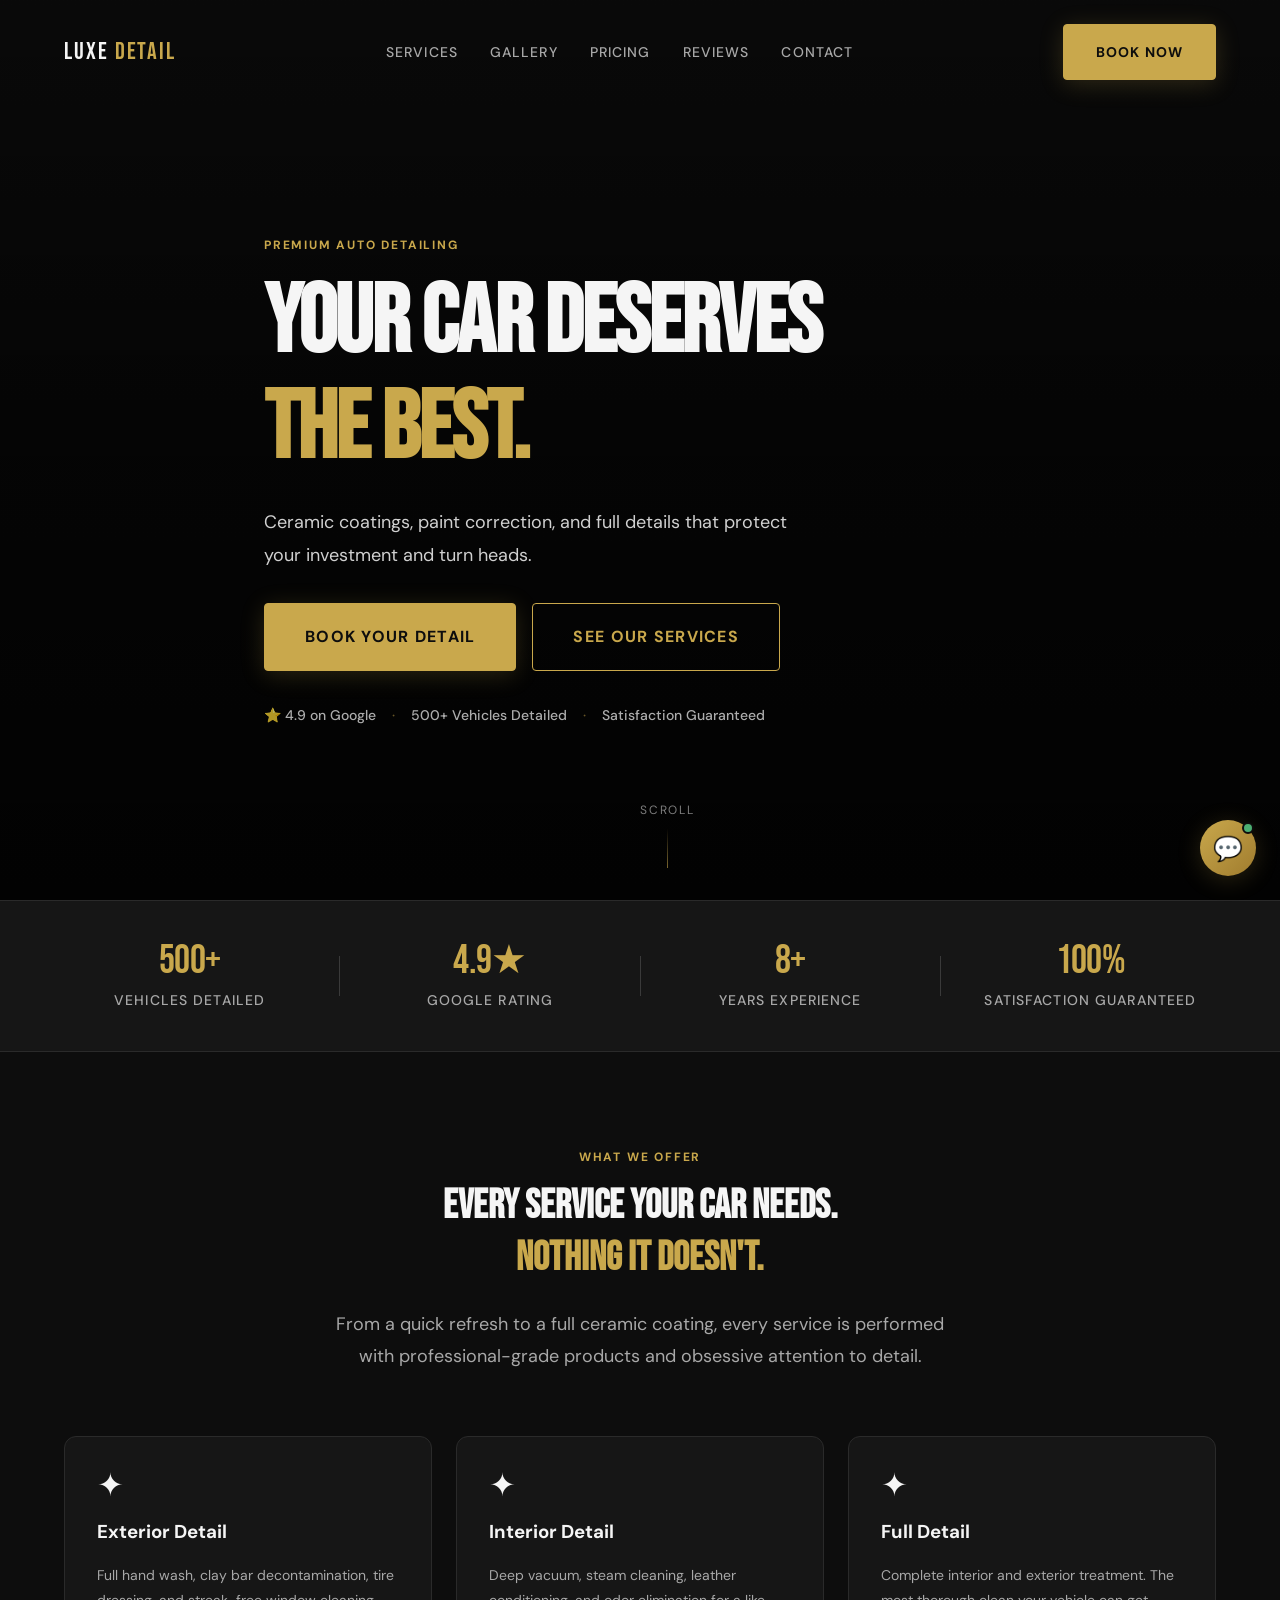
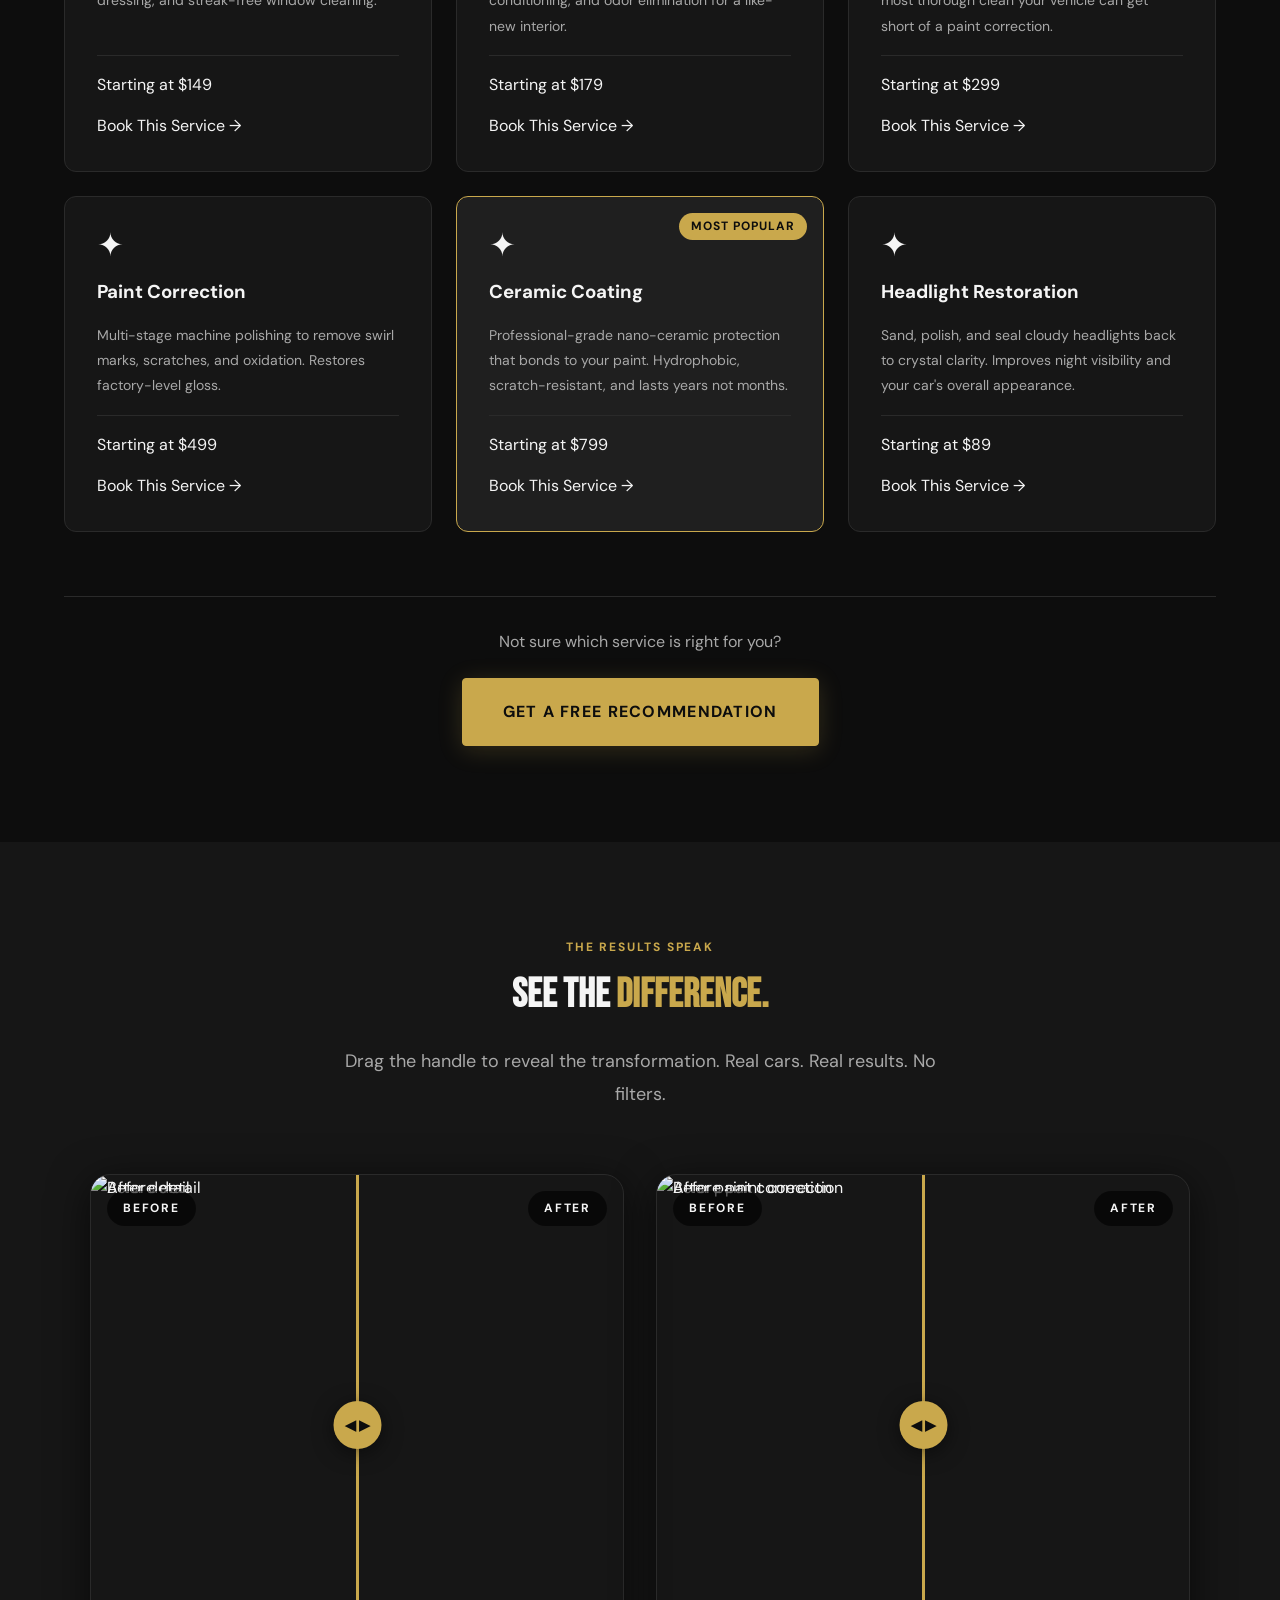
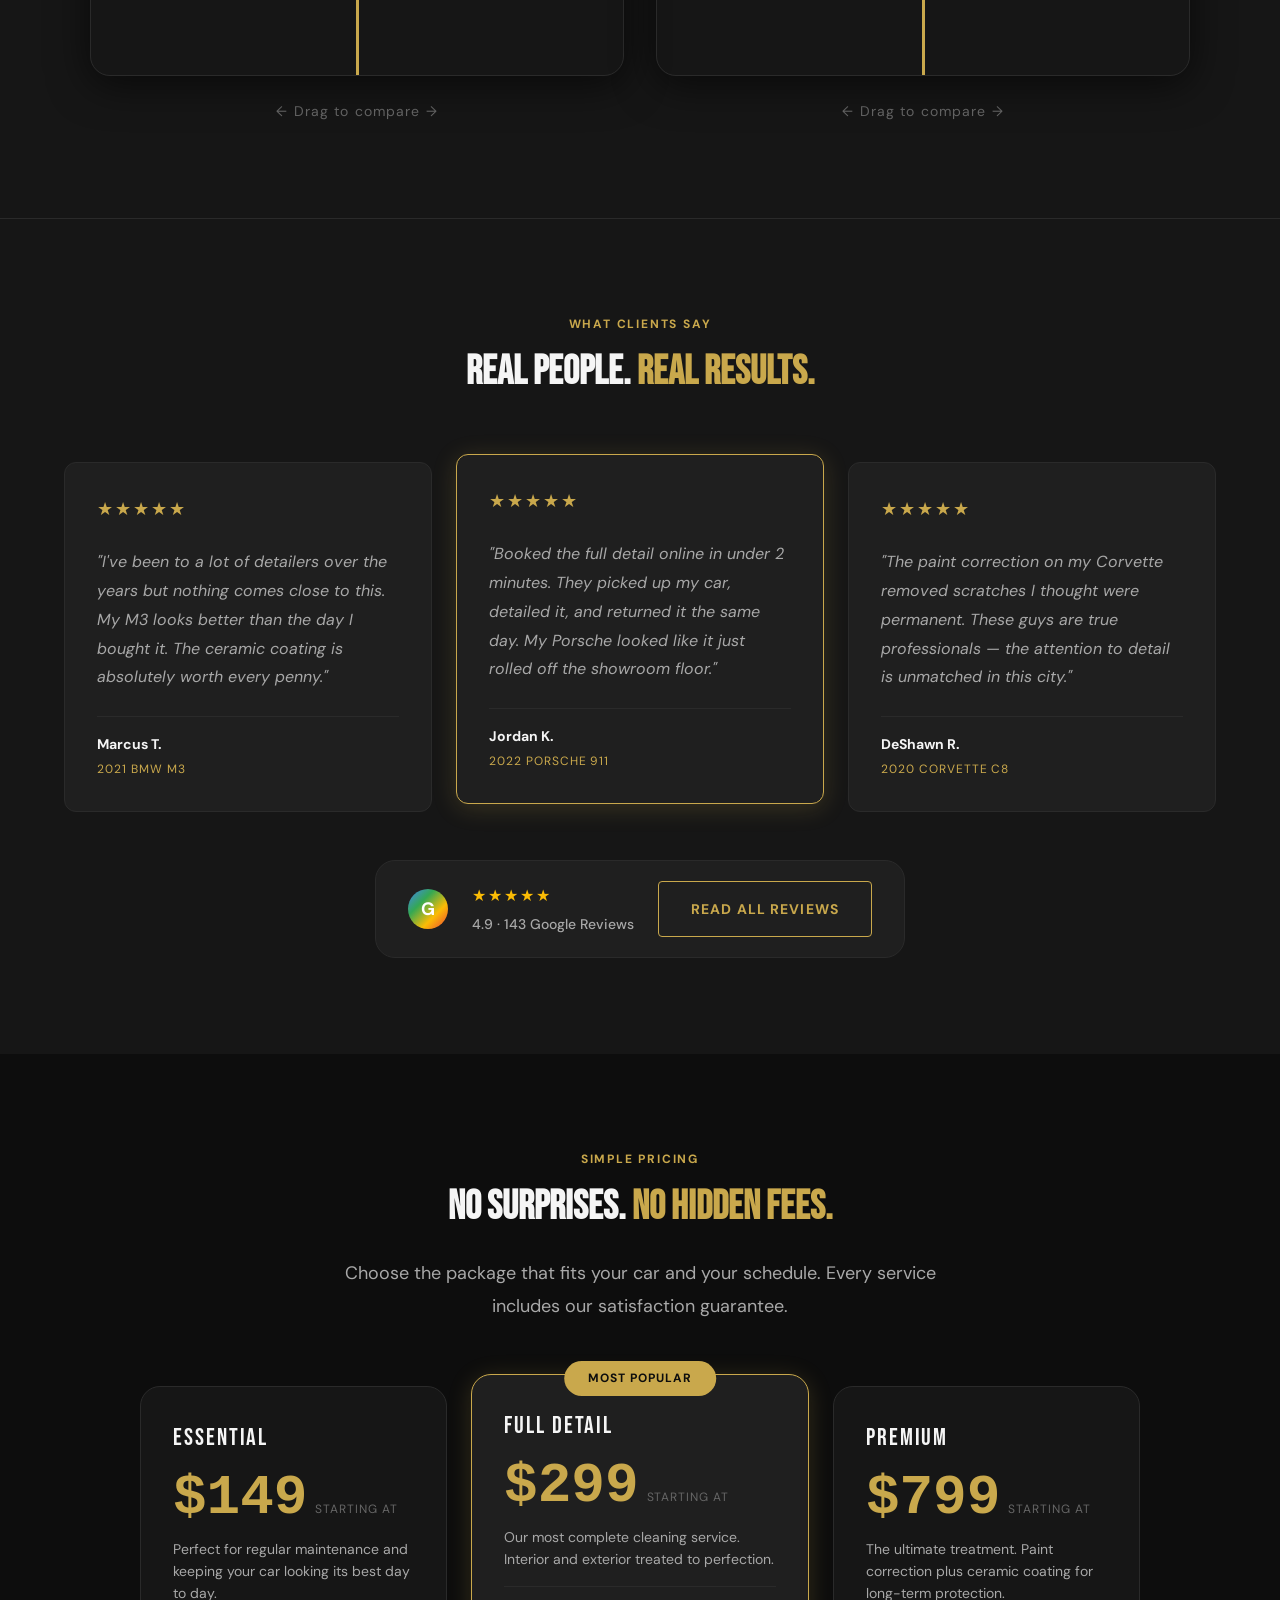
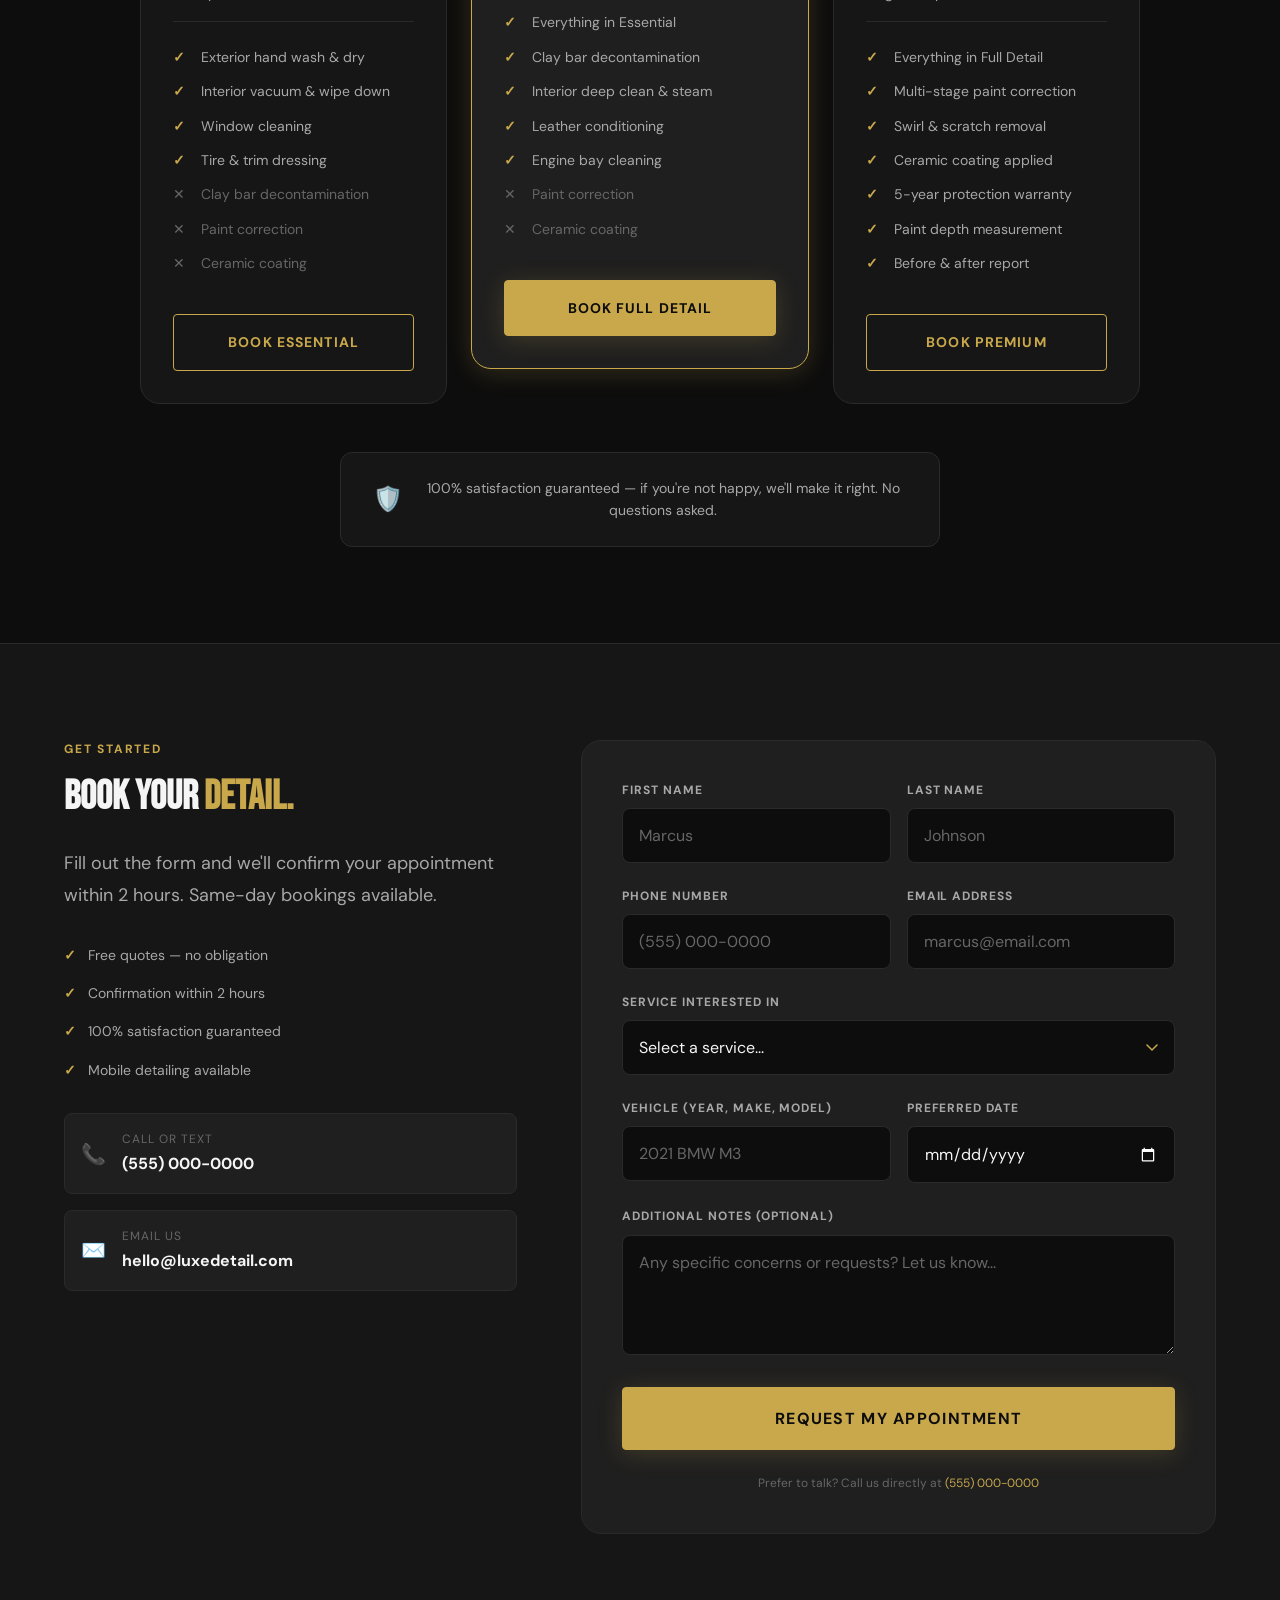
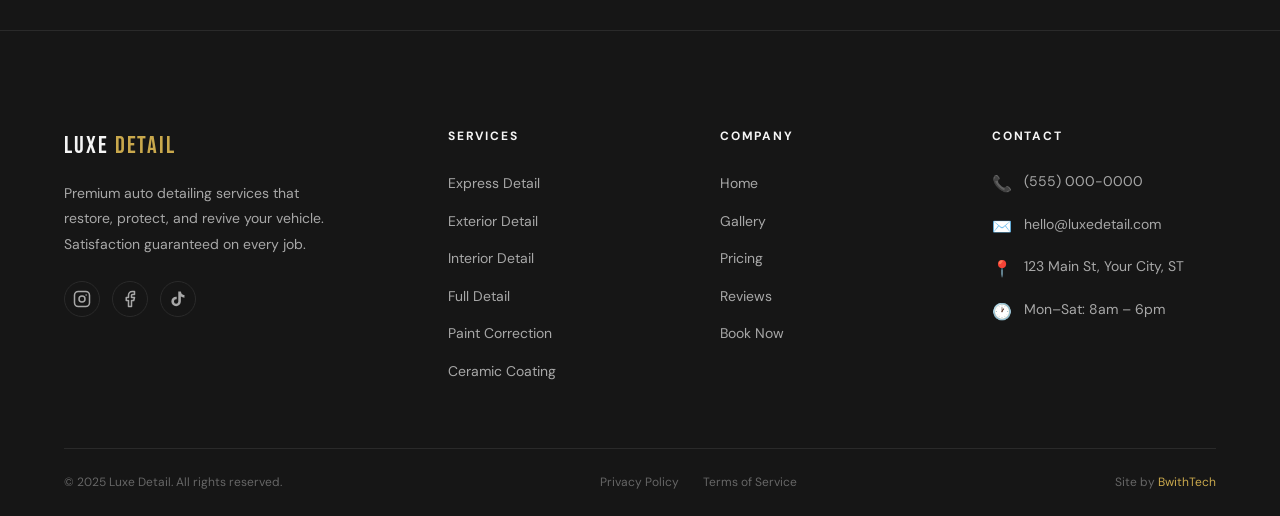
==== commit 33b24f4f: "add AI chat widget and Netlify function" ====
--- a/index.html
+++ b/index.html
@@ -858,5 +858,61 @@
   <script src="js/main.js"></script>
   <script src="js/before-after.js"></script>
 
+
+  <!-- ========================
+  AI CHAT WIDGET
+========================= -->
+<div class="chat-widget" id="chatWidget">
+
+  <!-- Chat window -->
+  <div class="chat-window" id="chatWindow">
+
+    <!-- Header -->
+    <div class="chat-header">
+      <div class="chat-header-avatar">✨</div>
+      <div class="chat-header-info">
+        <span class="chat-header-name">Luxe Detail Assistant</span>
+        <span class="chat-header-status">Online — replies instantly</span>
+      </div>
+      <button class="chat-close" id="chatClose">✕</button>
+    </div>
+
+    <!-- Messages -->
+    <div class="chat-messages" id="chatMessages">
+      <!-- Welcome message -->
+      <div class="chat-message chat-message--bot">
+        <div class="chat-bubble">
+          Hey there! 👋 I'm the Luxe Detail assistant. I can answer questions about our services, pricing, and availability. What can I help you with?
+        </div>
+      </div>
+    </div>
+
+    <!-- Quick suggestions -->
+    <div class="chat-suggestions" id="chatSuggestions"></div>
+
+    <!-- Input area -->
+    <div class="chat-input-area">
+      <textarea
+        class="chat-input"
+        id="chatInput"
+        placeholder="Ask me anything..."
+        rows="1"
+      ></textarea>
+      <button class="chat-send" id="chatSend">➤</button>
+    </div>
+
+  </div>
+
+  <!-- Toggle button -->
+  <button class="chat-toggle" id="chatToggle">
+    💬
+    <span class="chat-toggle-dot" id="chatDot"></span>
+  </button>
+
+</div>
+
+<!-- Chat scripts -->
+<link rel="stylesheet" href="css/chat.css" />
+<script src="js/chat.js"></script>
 </body>
 </html>
--- a/css/chat.css
+++ b/css/chat.css
@@ -0,0 +1,339 @@
+/* ============================================
+   MODULE: AI Chat Widget
+   Fixed to bottom right corner.
+   Opens/closes on button click.
+   Gold accent matches the site brand.
+============================================ */
+
+.chat-widget {
+  position: fixed;
+  bottom: 24px;
+  right: 24px;
+  z-index: var(--z-modal);
+  display: flex;
+  flex-direction: column;
+  align-items: flex-end;
+  gap: var(--space-3);
+}
+
+/* The chat window */
+.chat-window {
+  width: 360px;
+  height: 500px;
+  background-color: var(--color-surface);
+  border: 1px solid var(--color-border);
+  border-radius: var(--radius-xl);
+  display: flex;
+  flex-direction: column;
+  overflow: hidden;
+  box-shadow: var(--shadow-lg);
+  opacity: 0;
+  transform: translateY(20px) scale(0.95);
+  pointer-events: none;
+  transition: all var(--ease-normal);
+}
+
+.chat-window.open {
+  opacity: 1;
+  transform: translateY(0) scale(1);
+  pointer-events: all;
+}
+
+/* Chat header */
+.chat-header {
+  background-color: var(--color-bg);
+  border-bottom: 1px solid var(--color-border);
+  padding: var(--space-4) var(--space-5);
+  display: flex;
+  align-items: center;
+  gap: var(--space-3);
+  flex-shrink: 0;
+}
+
+.chat-header-avatar {
+  width: 36px;
+  height: 36px;
+  background: linear-gradient(135deg, var(--color-gold), var(--color-gold-dark));
+  border-radius: var(--radius-full);
+  display: flex;
+  align-items: center;
+  justify-content: center;
+  font-size: 16px;
+  flex-shrink: 0;
+}
+
+.chat-header-info {
+  flex: 1;
+}
+
+.chat-header-name {
+  font-size: var(--text-sm);
+  font-weight: var(--weight-bold);
+  color: var(--color-text-primary);
+  display: block;
+}
+
+.chat-header-status {
+  font-size: var(--text-xs);
+  color: var(--color-success);
+  display: flex;
+  align-items: center;
+  gap: 4px;
+}
+
+.chat-header-status::before {
+  content: '';
+  width: 6px;
+  height: 6px;
+  background-color: var(--color-success);
+  border-radius: var(--radius-full);
+  display: inline-block;
+}
+
+.chat-close {
+  color: var(--color-text-muted);
+  font-size: var(--text-lg);
+  cursor: pointer;
+  transition: color var(--ease-fast);
+  background: none;
+  border: none;
+  padding: 4px;
+  line-height: 1;
+}
+
+.chat-close:hover {
+  color: var(--color-text-primary);
+}
+
+/* Messages area */
+.chat-messages {
+  flex: 1;
+  overflow-y: auto;
+  padding: var(--space-5);
+  display: flex;
+  flex-direction: column;
+  gap: var(--space-4);
+  scroll-behavior: smooth;
+}
+
+/* Scrollbar styling */
+.chat-messages::-webkit-scrollbar {
+  width: 4px;
+}
+.chat-messages::-webkit-scrollbar-track {
+  background: transparent;
+}
+.chat-messages::-webkit-scrollbar-thumb {
+  background: var(--color-border);
+  border-radius: 4px;
+}
+
+/* Individual message bubbles */
+.chat-message {
+  display: flex;
+  flex-direction: column;
+  gap: 4px;
+  max-width: 85%;
+}
+
+.chat-message--bot {
+  align-self: flex-start;
+}
+
+.chat-message--user {
+  align-self: flex-end;
+}
+
+.chat-bubble {
+  padding: var(--space-3) var(--space-4);
+  border-radius: var(--radius-lg);
+  font-size: var(--text-sm);
+  line-height: var(--leading-normal);
+}
+
+.chat-message--bot .chat-bubble {
+  background-color: var(--color-surface-2);
+  color: var(--color-text-primary);
+  border-bottom-left-radius: 4px;
+}
+
+.chat-message--user .chat-bubble {
+  background-color: var(--color-gold);
+  color: var(--color-text-inverse);
+  border-bottom-right-radius: 4px;
+  font-weight: var(--weight-medium);
+}
+
+/* Typing indicator */
+.chat-typing {
+  display: flex;
+  align-items: center;
+  gap: 4px;
+  padding: var(--space-3) var(--space-4);
+  background-color: var(--color-surface-2);
+  border-radius: var(--radius-lg);
+  border-bottom-left-radius: 4px;
+  width: fit-content;
+}
+
+.chat-typing span {
+  width: 6px;
+  height: 6px;
+  background-color: var(--color-gold);
+  border-radius: var(--radius-full);
+  animation: typingBounce 1.2s ease infinite;
+}
+
+.chat-typing span:nth-child(2) { animation-delay: 0.2s; }
+.chat-typing span:nth-child(3) { animation-delay: 0.4s; }
+
+@keyframes typingBounce {
+  0%, 60%, 100% { transform: translateY(0); opacity: 0.4; }
+  30% { transform: translateY(-6px); opacity: 1; }
+}
+
+/* Quick reply suggestion buttons */
+.chat-suggestions {
+  display: flex;
+  flex-wrap: wrap;
+  gap: var(--space-2);
+  padding: 0 var(--space-5) var(--space-3);
+  flex-shrink: 0;
+}
+
+.chat-suggestion {
+  font-size: var(--text-xs);
+  padding: var(--space-2) var(--space-3);
+  border: 1px solid var(--color-border);
+  border-radius: var(--radius-full);
+  color: var(--color-text-secondary);
+  background: transparent;
+  cursor: pointer;
+  transition: all var(--ease-fast);
+  font-family: var(--font-body);
+}
+
+.chat-suggestion:hover {
+  border-color: var(--color-gold);
+  color: var(--color-gold);
+}
+
+/* Input area */
+.chat-input-area {
+  border-top: 1px solid var(--color-border);
+  padding: var(--space-4);
+  display: flex;
+  gap: var(--space-3);
+  align-items: flex-end;
+  flex-shrink: 0;
+  background-color: var(--color-bg);
+}
+
+.chat-input {
+  flex: 1;
+  background-color: var(--color-surface-2);
+  border: 1px solid var(--color-border);
+  border-radius: var(--radius-lg);
+  padding: var(--space-3) var(--space-4);
+  color: var(--color-text-primary);
+  font-size: var(--text-sm);
+  font-family: var(--font-body);
+  resize: none;
+  max-height: 100px;
+  line-height: var(--leading-normal);
+  transition: border-color var(--ease-fast);
+}
+
+.chat-input:focus {
+  outline: none;
+  border-color: var(--color-gold);
+}
+
+.chat-input::placeholder {
+  color: var(--color-text-muted);
+}
+
+/* Send button */
+.chat-send {
+  width: 36px;
+  height: 36px;
+  background-color: var(--color-gold);
+  border: none;
+  border-radius: var(--radius-full);
+  cursor: pointer;
+  display: flex;
+  align-items: center;
+  justify-content: center;
+  flex-shrink: 0;
+  transition: all var(--ease-fast);
+  color: var(--color-text-inverse);
+  font-size: 16px;
+}
+
+.chat-send:hover {
+  background-color: var(--color-gold-light);
+  transform: scale(1.05);
+}
+
+.chat-send:disabled {
+  opacity: 0.5;
+  cursor: not-allowed;
+  transform: none;
+}
+
+/* The floating chat button */
+.chat-toggle {
+  width: 56px;
+  height: 56px;
+  background: linear-gradient(135deg, var(--color-gold), var(--color-gold-dark));
+  border: none;
+  border-radius: var(--radius-full);
+  cursor: pointer;
+  display: flex;
+  align-items: center;
+  justify-content: center;
+  box-shadow: var(--shadow-gold);
+  transition: all var(--ease-normal);
+  font-size: 24px;
+  color: var(--color-text-inverse);
+  position: relative;
+}
+
+.chat-toggle:hover {
+  transform: scale(1.1);
+  box-shadow: 0 8px 32px rgba(201, 168, 76, 0.4);
+}
+
+/* Notification dot */
+.chat-toggle-dot {
+  position: absolute;
+  top: 2px;
+  right: 2px;
+  width: 12px;
+  height: 12px;
+  background-color: var(--color-success);
+  border-radius: var(--radius-full);
+  border: 2px solid var(--color-bg);
+  animation: pulse 2s ease infinite;
+}
+
+@keyframes pulse {
+  0%, 100% { transform: scale(1); }
+  50% { transform: scale(1.2); }
+}
+
+/* Mobile adjustments */
+@media (max-width: 480px) {
+  .chat-window {
+    width: calc(100vw - 32px);
+    height: 420px;
+    bottom: 80px;
+    right: 16px;
+    position: fixed;
+  }
+
+  .chat-widget {
+    bottom: 80px;
+    right: 16px;
+  }
+}
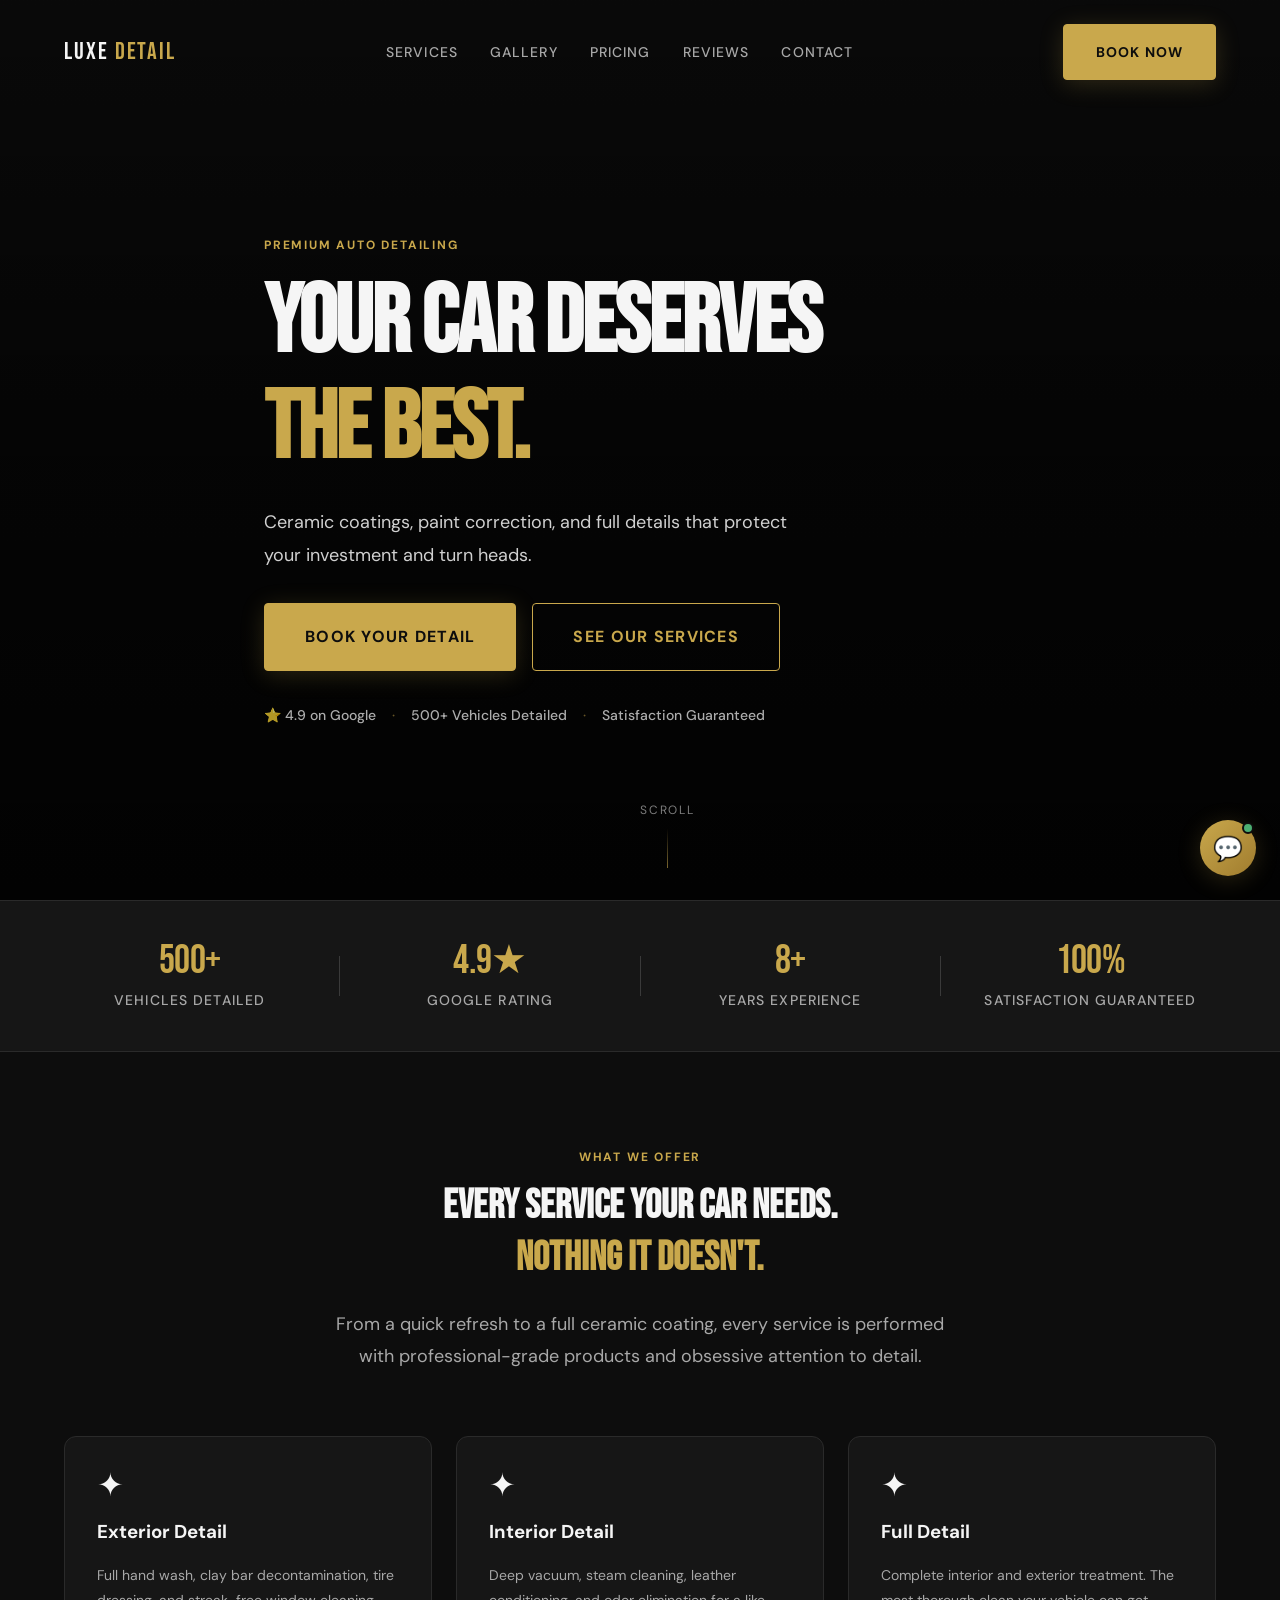
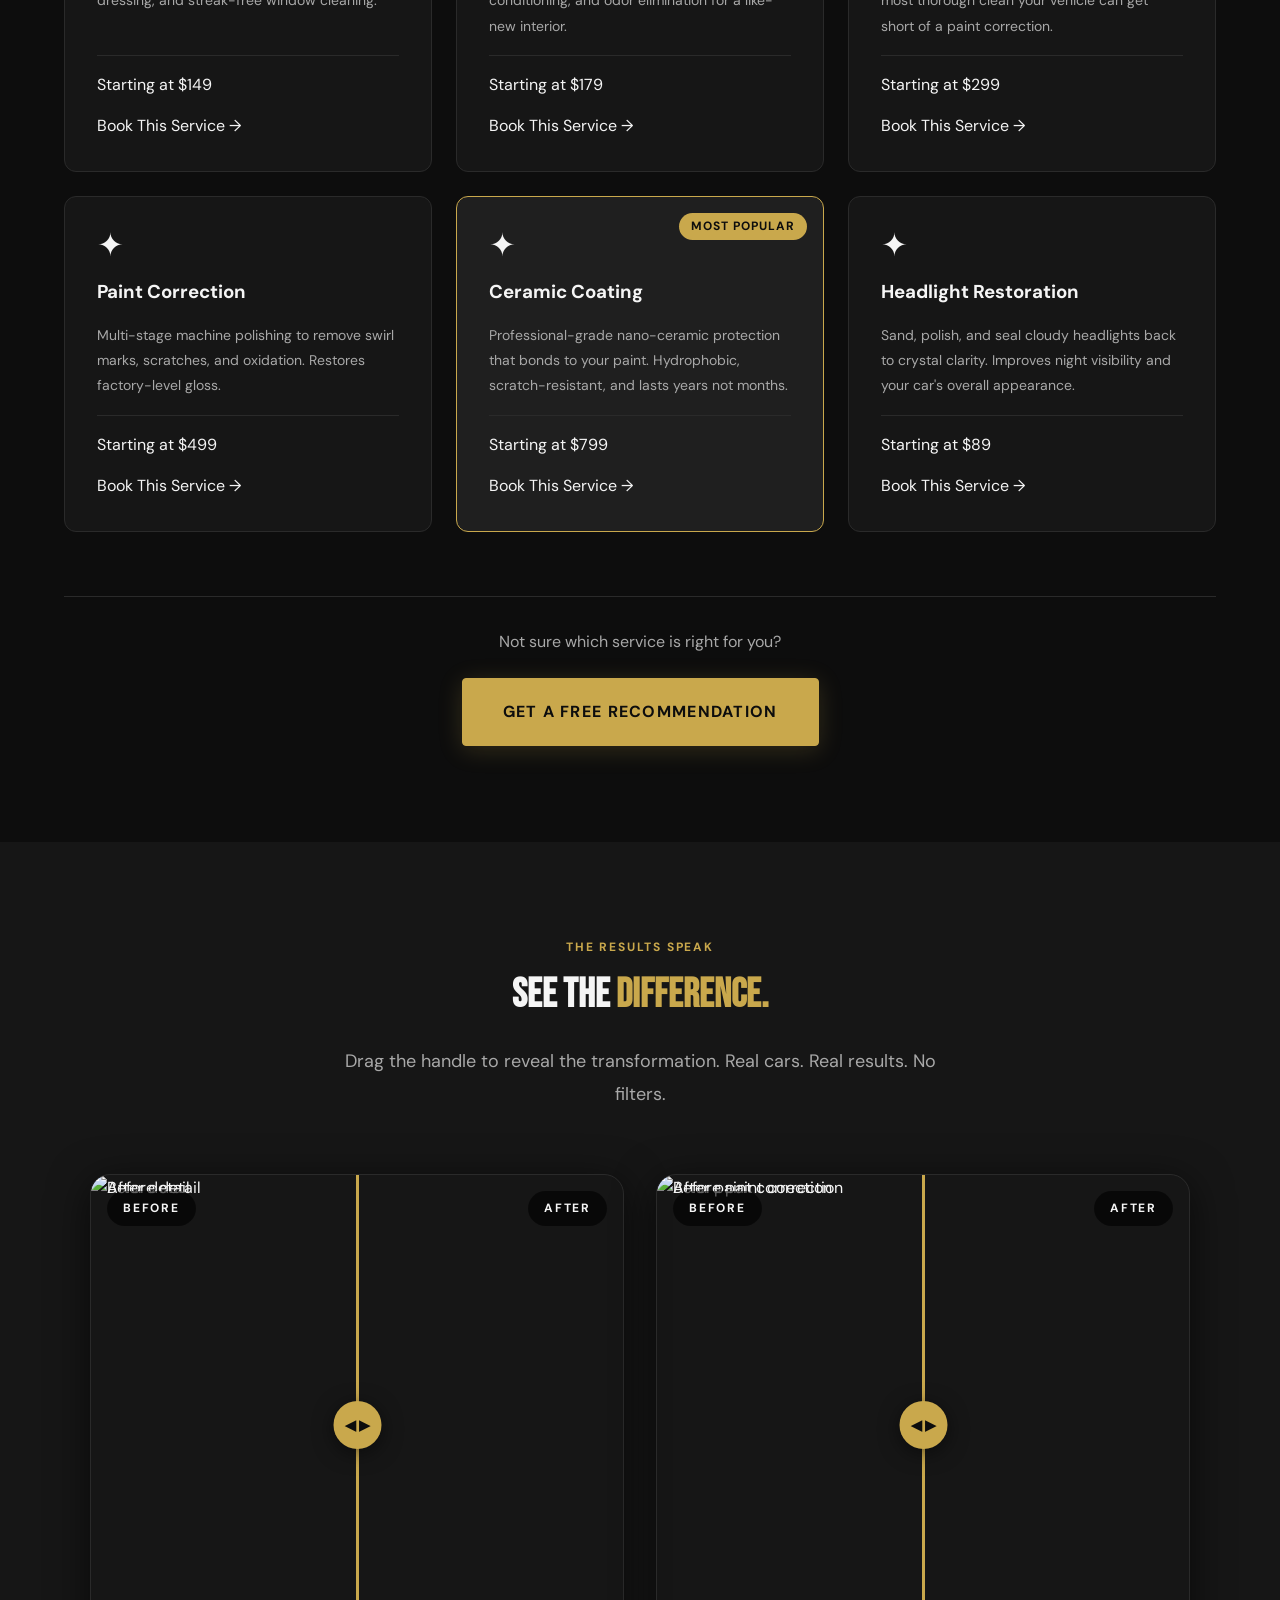
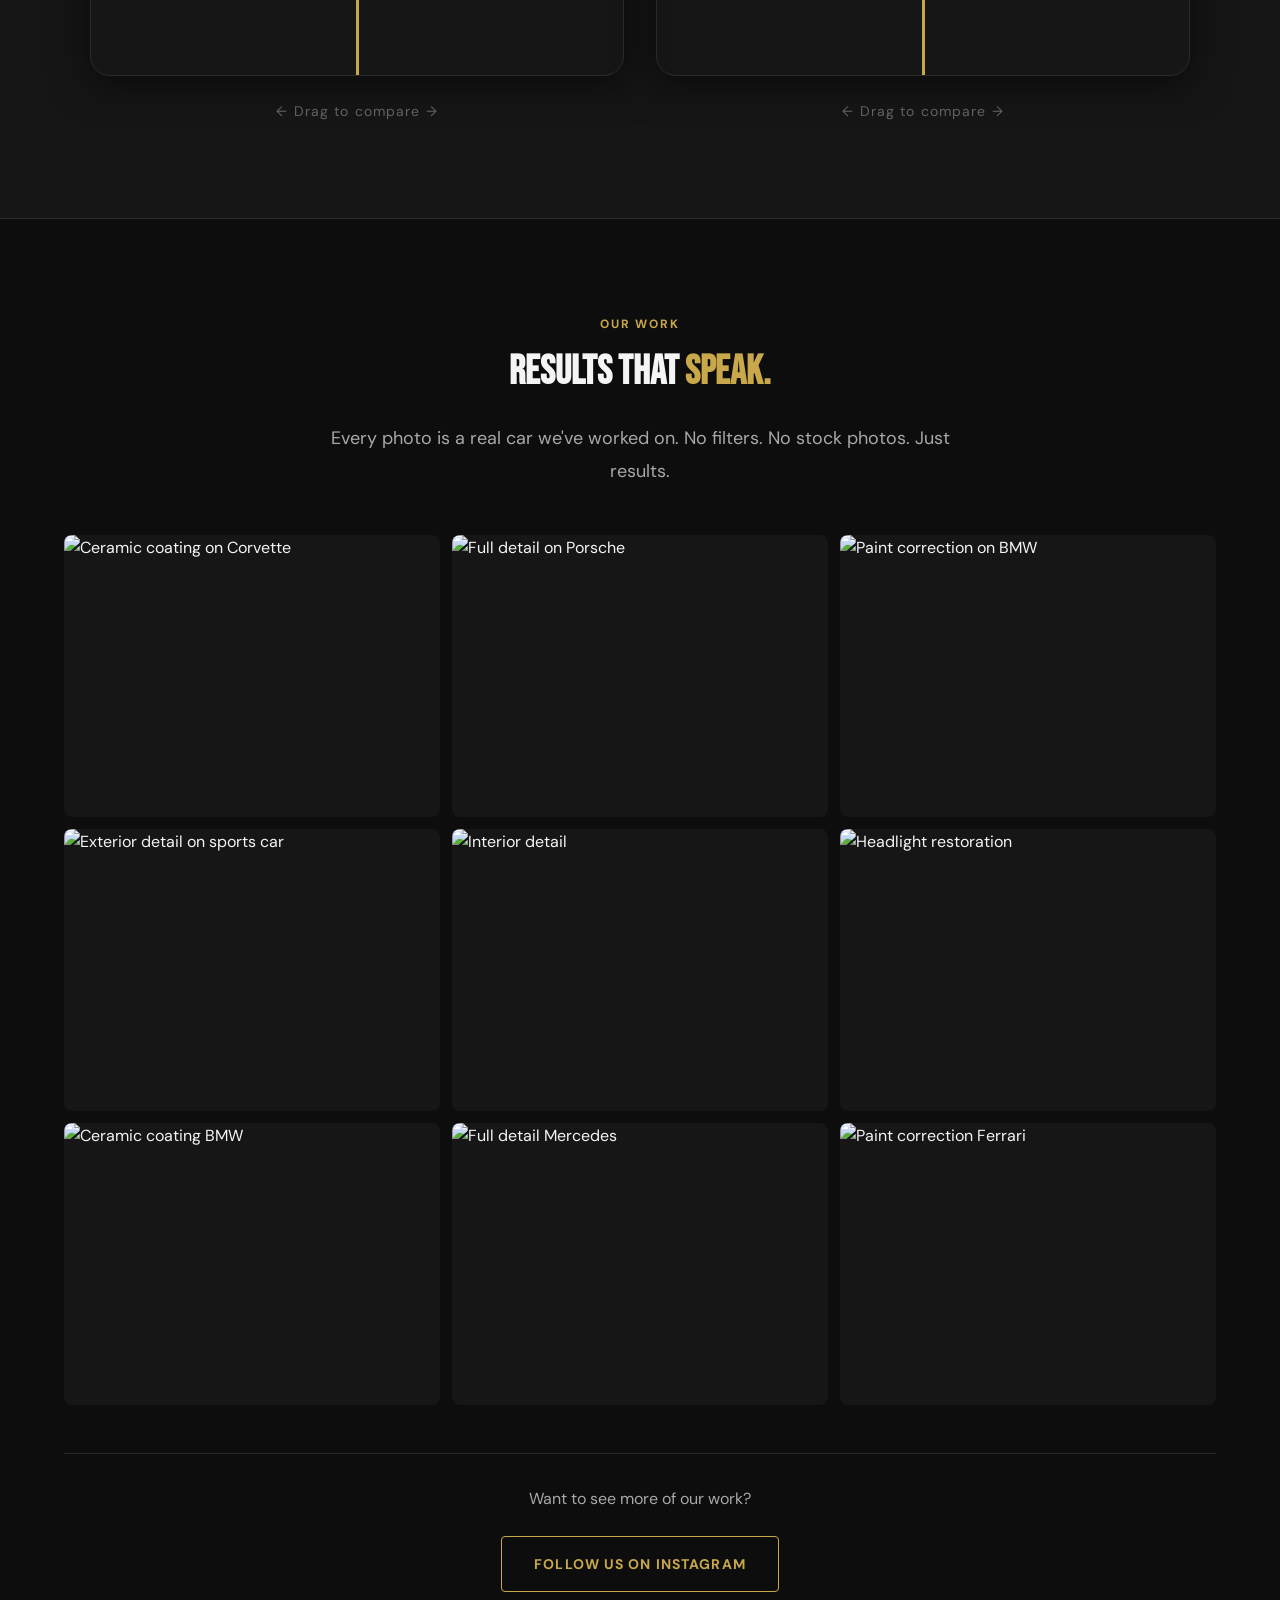
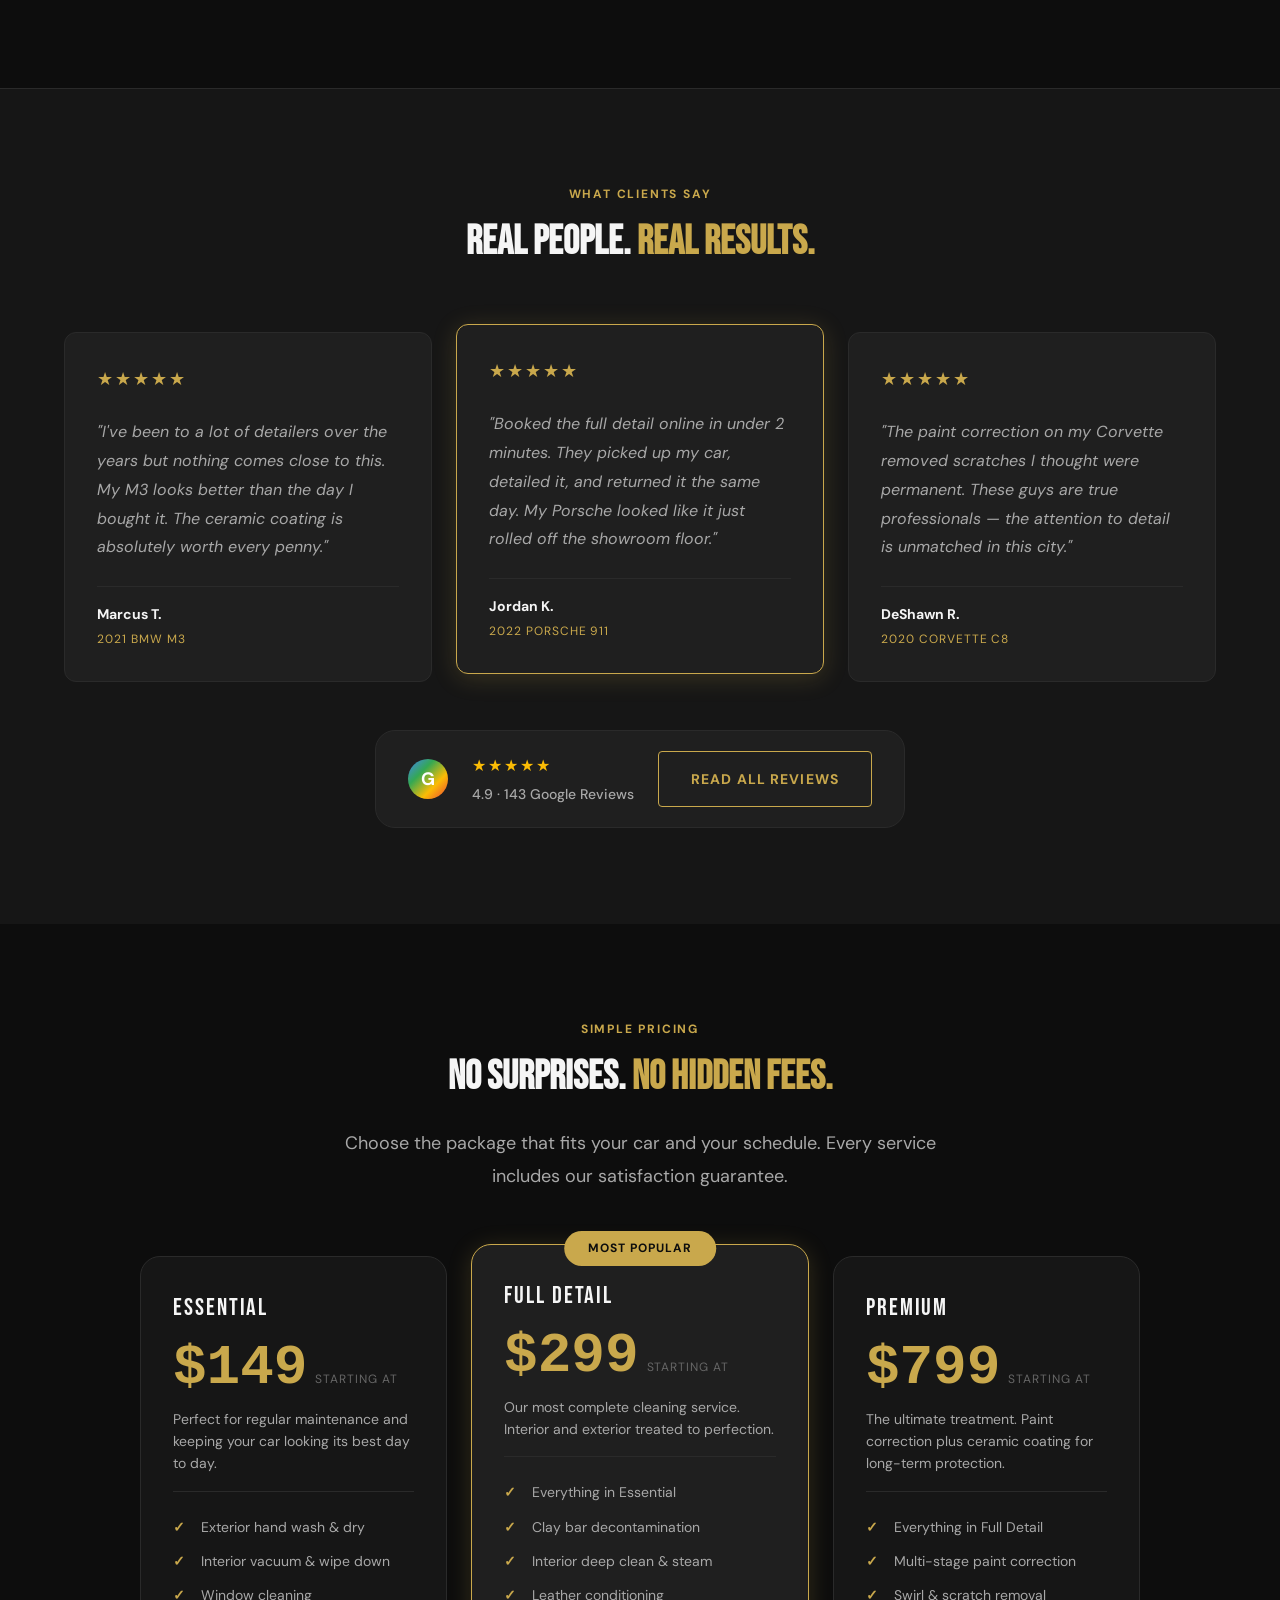
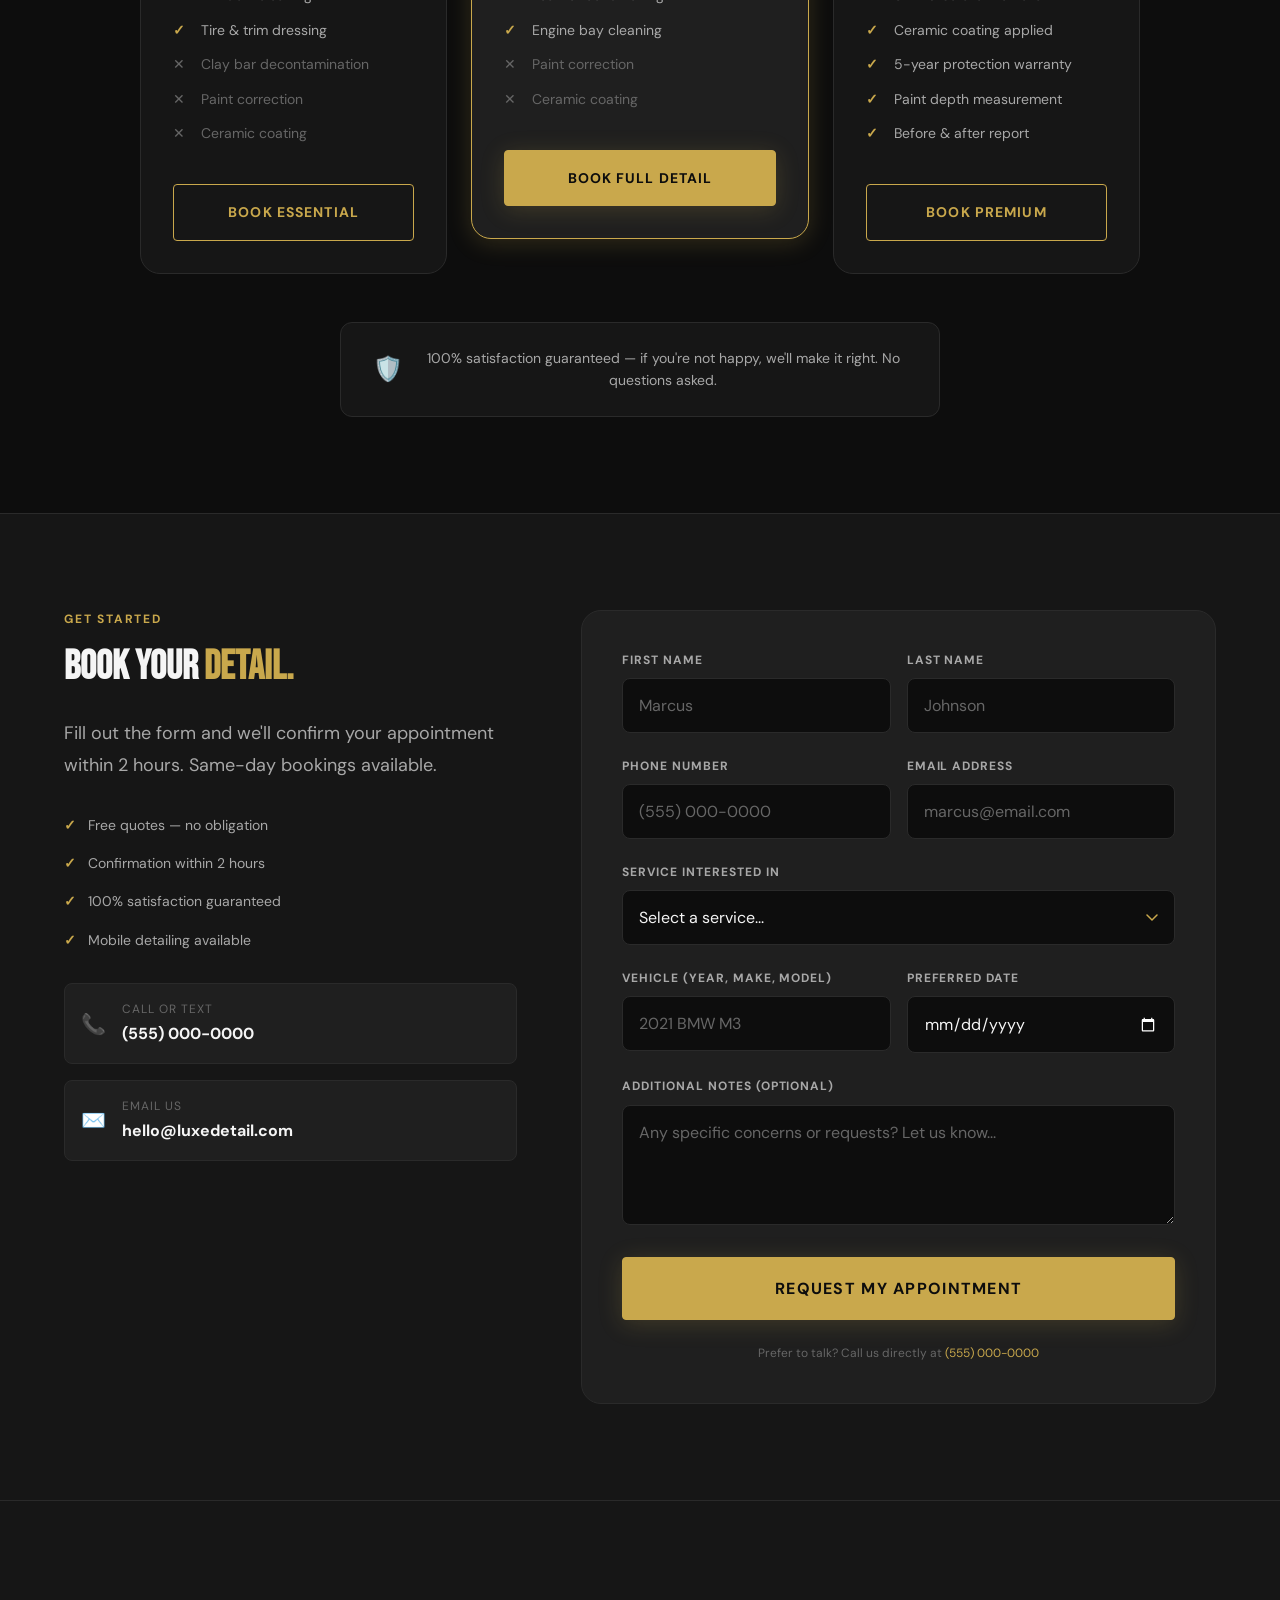
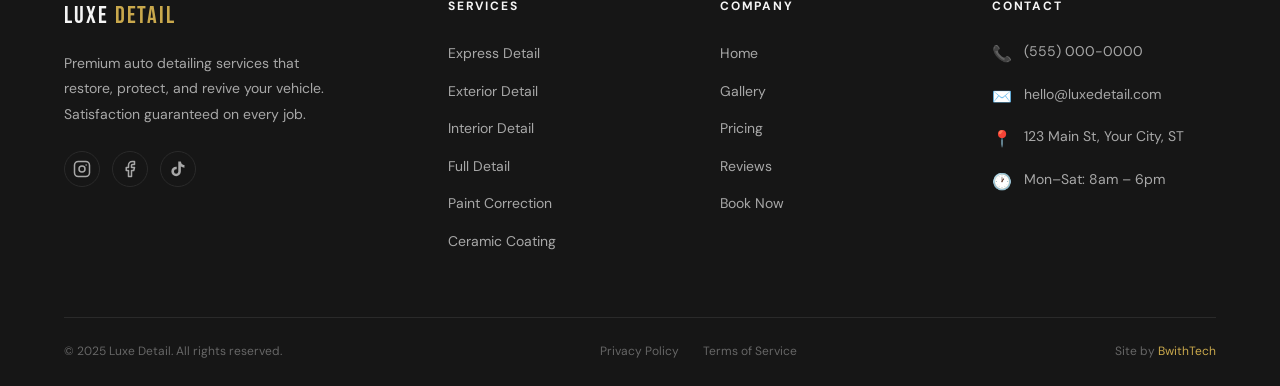
==== commit d5789c34: "add gallery module, fix contact nav, scroll offset fix" ====
--- a/index.html
+++ b/index.html
@@ -104,6 +104,7 @@
   <link rel="stylesheet" href="css/booking.css" />
   <link rel="stylesheet" href="css/footer.css" />
   <link rel="stylesheet" href="css/mobile-cta.css" />
+  <link rel="stylesheet" href="css/gallery.css" />
 </head>
 <body>
 
@@ -122,7 +123,7 @@
         <a href="#gallery"      class="nav__link">Gallery</a>
         <a href="#pricing"      class="nav__link">Pricing</a>
         <a href="#testimonials" class="nav__link">Reviews</a>
-        <a href="#contact"      class="nav__link">Contact</a>
+        <a href="#booking"      class="nav__link">Contact</a>
       </nav>
 
       <div class="nav__actions">
@@ -368,6 +369,111 @@
 </section>
 
 <!-- ========================
+  GALLERY MODULE
+========================= -->
+<section class="gallery" id="gallery">
+  <div class="container">
+
+    <div class="gallery__header">
+      <p class="section-label">Our Work</p>
+      <h2 class="display-md gallery__title">
+        Results That <span style="color: var(--color-gold);">Speak.</span>
+      </h2>
+      <p class="body-lg gallery__subtitle">
+        Every photo is a real car we've worked on.
+        No filters. No stock photos. Just results.
+      </p>
+    </div>
+
+    <div class="gallery__grid" id="galleryGrid">
+
+      <div class="gallery__item" onclick="openLightbox(0)">
+        <img src="https://images.unsplash.com/photo-1552519507-da3b142c6e3d?w=800&q=80" alt="Ceramic coating on Corvette" loading="lazy">
+        <div class="gallery__overlay">
+          <span class="gallery__label">Ceramic Coating</span>
+        </div>
+      </div>
+
+      <div class="gallery__item" onclick="openLightbox(1)">
+        <img src="https://images.unsplash.com/photo-1614162692292-7ac56d7f7f1e?w=800&q=80" alt="Full detail on Porsche" loading="lazy">
+        <div class="gallery__overlay">
+          <span class="gallery__label">Full Detail</span>
+        </div>
+      </div>
+
+      <div class="gallery__item" onclick="openLightbox(2)">
+        <img src="https://images.unsplash.com/photo-1542362567-b07e54358753?w=800&q=80" alt="Paint correction on BMW" loading="lazy">
+        <div class="gallery__overlay">
+          <span class="gallery__label">Paint Correction</span>
+        </div>
+      </div>
+
+      <div class="gallery__item" onclick="openLightbox(3)">
+        <img src="https://images.unsplash.com/photo-1503376780353-7e6692767b70?w=800&q=80" alt="Exterior detail on sports car" loading="lazy">
+        <div class="gallery__overlay">
+          <span class="gallery__label">Exterior Detail</span>
+        </div>
+      </div>
+
+      <div class="gallery__item" onclick="openLightbox(4)">
+        <img src="https://images.unsplash.com/photo-1580274455191-1c62238fa333?w=800&q=80" alt="Interior detail" loading="lazy">
+        <div class="gallery__overlay">
+          <span class="gallery__label">Interior Detail</span>
+        </div>
+      </div>
+
+      <div class="gallery__item" onclick="openLightbox(5)">
+        <img src="https://images.unsplash.com/photo-1494976388531-d1058494cdd8?w=800&q=80" alt="Headlight restoration" loading="lazy">
+        <div class="gallery__overlay">
+          <span class="gallery__label">Headlight Restore</span>
+        </div>
+      </div>
+
+      <div class="gallery__item" onclick="openLightbox(6)">
+        <img src="https://images.unsplash.com/photo-1555215695-3004980ad54e?w=800&q=80" alt="Ceramic coating BMW" loading="lazy">
+        <div class="gallery__overlay">
+          <span class="gallery__label">Ceramic Coating</span>
+        </div>
+      </div>
+
+      <div class="gallery__item" onclick="openLightbox(7)">
+        <img src="https://images.unsplash.com/photo-1549317661-bd32c8ce0db2?w=800&q=80" alt="Full detail Mercedes" loading="lazy">
+        <div class="gallery__overlay">
+          <span class="gallery__label">Full Detail</span>
+        </div>
+      </div>
+
+      <div class="gallery__item" onclick="openLightbox(8)">
+        <img src="https://images.unsplash.com/photo-1606664515524-ed2f786a0bd6?w=800&q=80" alt="Paint correction Ferrari" loading="lazy">
+        <div class="gallery__overlay">
+          <span class="gallery__label">Paint Correction</span>
+        </div>
+      </div>
+
+    </div>
+
+    <!-- Lightbox -->
+    <div class="gallery__lightbox" id="lightbox" onclick="closeLightbox()">
+      <button class="gallery__lightbox-close" onclick="closeLightbox()">✕</button>
+      <button class="gallery__lightbox-prev" onclick="prevPhoto(event)">‹</button>
+      <button class="gallery__lightbox-next" onclick="nextPhoto(event)">›</button>
+      <div class="gallery__lightbox-content" onclick="event.stopPropagation()">
+        <img id="lightboxImg" src="" alt="">
+        <p id="lightboxLabel" class="gallery__lightbox-label"></p>
+      </div>
+    </div>
+
+    <div class="gallery__footer">
+      <p class="body-md">Want to see more of our work?</p>
+      <a href="#" class="btn btn-outline">
+        Follow Us on Instagram
+      </a>
+    </div>
+
+  </div>
+</section>
+
+<!-- ========================
   TESTIMONIALS MODULE
 ========================= -->
 <section class="testimonials" id="testimonials">
@@ -573,7 +679,7 @@
           Book Your <span style="color: var(--color-gold);">Detail.</span>
         </h2>
         <p class="body-lg booking__desc">
-          Fill out the form and we'll confirm your appointment 
+          Fill out the form and we'll confirm your appointment
           within 2 hours. Same-day bookings available.
         </p>
 
@@ -615,25 +721,26 @@
       </div>
 
       <!-- Right side — form -->
-      <!-- 
-        ACTION attribute points to Formspree.
-        Replace YOUR_FORM_ID with the ID from formspree.io
-        Formspree forwards submissions to client's email.
-        Free plan allows 50 submissions/month.
-      -->
-      <form 
-        class="booking__form" 
-        action="https://formspree.io/f/YOUR_FORM_ID" 
+      <form
+        name="booking"
         method="POST"
+        action="/thank-you.html"
+        data-netlify="true"
+        netlify
+        class="booking__form"
         id="bookingForm"
       >
+        <!-- Netlify required hidden fields -->
+        <input type="hidden" name="form-name" value="booking" />
+        <input type="hidden" name="business" value="Luxe Detail" />
+        <input type="hidden" name="bot-field" />
 
         <div class="booking__form-row">
           <div class="booking__field">
             <label class="booking__label" for="firstName">First Name</label>
-            <input 
-              class="booking__input" 
-              type="text" 
+            <input
+              class="booking__input"
+              type="text"
               id="firstName"
               name="firstName"
               placeholder="Marcus"
@@ -642,9 +749,9 @@
           </div>
           <div class="booking__field">
             <label class="booking__label" for="lastName">Last Name</label>
-            <input 
-              class="booking__input" 
-              type="text" 
+            <input
+              class="booking__input"
+              type="text"
               id="lastName"
               name="lastName"
               placeholder="Johnson"
@@ -656,9 +763,9 @@
         <div class="booking__form-row">
           <div class="booking__field">
             <label class="booking__label" for="phone">Phone Number</label>
-            <input 
-              class="booking__input" 
-              type="tel" 
+            <input
+              class="booking__input"
+              type="tel"
               id="phone"
               name="phone"
               placeholder="(555) 000-0000"
@@ -667,9 +774,9 @@
           </div>
           <div class="booking__field">
             <label class="booking__label" for="email">Email Address</label>
-            <input 
-              class="booking__input" 
-              type="email" 
+            <input
+              class="booking__input"
+              type="email"
               id="email"
               name="email"
               placeholder="marcus@email.com"
@@ -696,9 +803,9 @@
         <div class="booking__form-row">
           <div class="booking__field">
             <label class="booking__label" for="vehicle">Vehicle (Year, Make, Model)</label>
-            <input 
-              class="booking__input" 
-              type="text" 
+            <input
+              class="booking__input"
+              type="text"
               id="vehicle"
               name="vehicle"
               placeholder="2021 BMW M3"
@@ -706,9 +813,9 @@
           </div>
           <div class="booking__field">
             <label class="booking__label" for="date">Preferred Date</label>
-            <input 
-              class="booking__input" 
-              type="date" 
+            <input
+              class="booking__input"
+              type="date"
               id="date"
               name="date"
             >
@@ -717,8 +824,8 @@
 
         <div class="booking__field">
           <label class="booking__label" for="message">Additional Notes (optional)</label>
-          <textarea 
-            class="booking__input booking__textarea" 
+          <textarea
+            class="booking__input booking__textarea"
             id="message"
             name="message"
             placeholder="Any specific concerns or requests? Let us know..."
@@ -731,7 +838,7 @@
         </button>
 
         <p class="booking__form-note">
-          Prefer to talk? Call us directly at 
+          Prefer to talk? Call us directly at
           <a href="tel:+15550000000" style="color: var(--color-gold);">(555) 000-0000</a>
         </p>
 
@@ -740,6 +847,8 @@
     </div>
   </div>
 </section>
+
+
 <!-- ========================
   FOOTER MODULE
 ========================= -->
--- a/css/gallery.css
+++ b/css/gallery.css
@@ -0,0 +1,208 @@
+/* ============================================
+   MODULE: Gallery
+   3-column grid with hover overlay.
+   Lightbox expands photos full screen.
+============================================ */
+
+.gallery {
+  background-color: var(--color-bg);
+  padding-top: var(--section-pad);
+  padding-bottom: var(--section-pad);
+  border-top: 1px solid var(--color-border);
+}
+
+.gallery__header {
+  text-align: center;
+  max-width: 640px;
+  margin: 0 auto var(--space-12);
+}
+
+.gallery__title {
+  margin: var(--space-3) 0 var(--space-6);
+}
+
+/* 3 column grid */
+.gallery__grid {
+  display: grid;
+  grid-template-columns: repeat(3, 1fr);
+  gap: var(--space-3);
+  margin-bottom: var(--space-12);
+}
+
+/* Individual photo item */
+.gallery__item {
+  position: relative;
+  overflow: hidden;
+  border-radius: var(--radius-md);
+  cursor: pointer;
+  aspect-ratio: 4/3;
+  background-color: var(--color-surface);
+}
+
+.gallery__item img {
+  width: 100%;
+  height: 100%;
+  object-fit: cover;
+  transition: transform var(--ease-slow);
+  display: block;
+}
+
+/* Zoom on hover */
+.gallery__item:hover img {
+  transform: scale(1.05);
+}
+
+/* Dark overlay with label */
+.gallery__overlay {
+  position: absolute;
+  inset: 0;
+  background: linear-gradient(
+    to top,
+    rgba(0,0,0,0.7) 0%,
+    transparent 60%
+  );
+  display: flex;
+  align-items: flex-end;
+  padding: var(--space-4);
+  opacity: 0;
+  transition: opacity var(--ease-normal);
+}
+
+.gallery__item:hover .gallery__overlay {
+  opacity: 1;
+}
+
+.gallery__label {
+  font-size: var(--text-xs);
+  font-weight: var(--weight-bold);
+  letter-spacing: var(--tracking-wide);
+  text-transform: uppercase;
+  color: var(--color-gold);
+  background-color: rgba(0,0,0,0.5);
+  padding: var(--space-1) var(--space-3);
+  border-radius: var(--radius-full);
+}
+
+/* Footer CTA */
+.gallery__footer {
+  display: flex;
+  flex-direction: column;
+  align-items: center;
+  gap: var(--space-6);
+  text-align: center;
+  padding-top: var(--space-8);
+  border-top: 1px solid var(--color-border);
+}
+
+/* ── LIGHTBOX ──────────────────────────────── */
+.gallery__lightbox {
+  position: fixed;
+  inset: 0;
+  background-color: rgba(0,0,0,0.95);
+  z-index: var(--z-modal);
+  display: flex;
+  align-items: center;
+  justify-content: center;
+  opacity: 0;
+  pointer-events: none;
+  transition: opacity var(--ease-normal);
+}
+
+.gallery__lightbox.open {
+  opacity: 1;
+  pointer-events: all;
+}
+
+.gallery__lightbox-content {
+  max-width: 90vw;
+  max-height: 90vh;
+  display: flex;
+  flex-direction: column;
+  align-items: center;
+  gap: var(--space-4);
+}
+
+.gallery__lightbox-content img {
+  max-width: 90vw;
+  max-height: 80vh;
+  object-fit: contain;
+  border-radius: var(--radius-md);
+}
+
+.gallery__lightbox-label {
+  font-size: var(--text-sm);
+  font-weight: var(--weight-bold);
+  letter-spacing: var(--tracking-wide);
+  text-transform: uppercase;
+  color: var(--color-gold);
+}
+
+.gallery__lightbox-close {
+  position: fixed;
+  top: var(--space-6);
+  right: var(--space-6);
+  width: 40px;
+  height: 40px;
+  background-color: var(--color-surface);
+  border: 1px solid var(--color-border);
+  border-radius: var(--radius-full);
+  color: var(--color-text-primary);
+  font-size: var(--text-lg);
+  cursor: pointer;
+  display: flex;
+  align-items: center;
+  justify-content: center;
+  transition: all var(--ease-fast);
+  z-index: 1;
+}
+
+.gallery__lightbox-close:hover {
+  background-color: var(--color-gold);
+  color: var(--color-text-inverse);
+}
+
+.gallery__lightbox-prev,
+.gallery__lightbox-next {
+  position: fixed;
+  top: 50%;
+  transform: translateY(-50%);
+  width: 48px;
+  height: 48px;
+  background-color: var(--color-surface);
+  border: 1px solid var(--color-border);
+  border-radius: var(--radius-full);
+  color: var(--color-text-primary);
+  font-size: 24px;
+  cursor: pointer;
+  display: flex;
+  align-items: center;
+  justify-content: center;
+  transition: all var(--ease-fast);
+  z-index: 1;
+}
+
+.gallery__lightbox-prev { left: var(--space-6); }
+.gallery__lightbox-next { right: var(--space-6); }
+
+.gallery__lightbox-prev:hover,
+.gallery__lightbox-next:hover {
+  background-color: var(--color-gold);
+  color: var(--color-text-inverse);
+  border-color: var(--color-gold);
+}
+
+/* Mobile */
+@media (max-width: 768px) {
+  .gallery__grid {
+    grid-template-columns: repeat(2, 1fr);
+  }
+
+  .gallery__lightbox-prev { left: var(--space-3); }
+  .gallery__lightbox-next { right: var(--space-3); }
+}
+
+@media (max-width: 480px) {
+  .gallery__grid {
+    grid-template-columns: 1fr;
+  }
+}
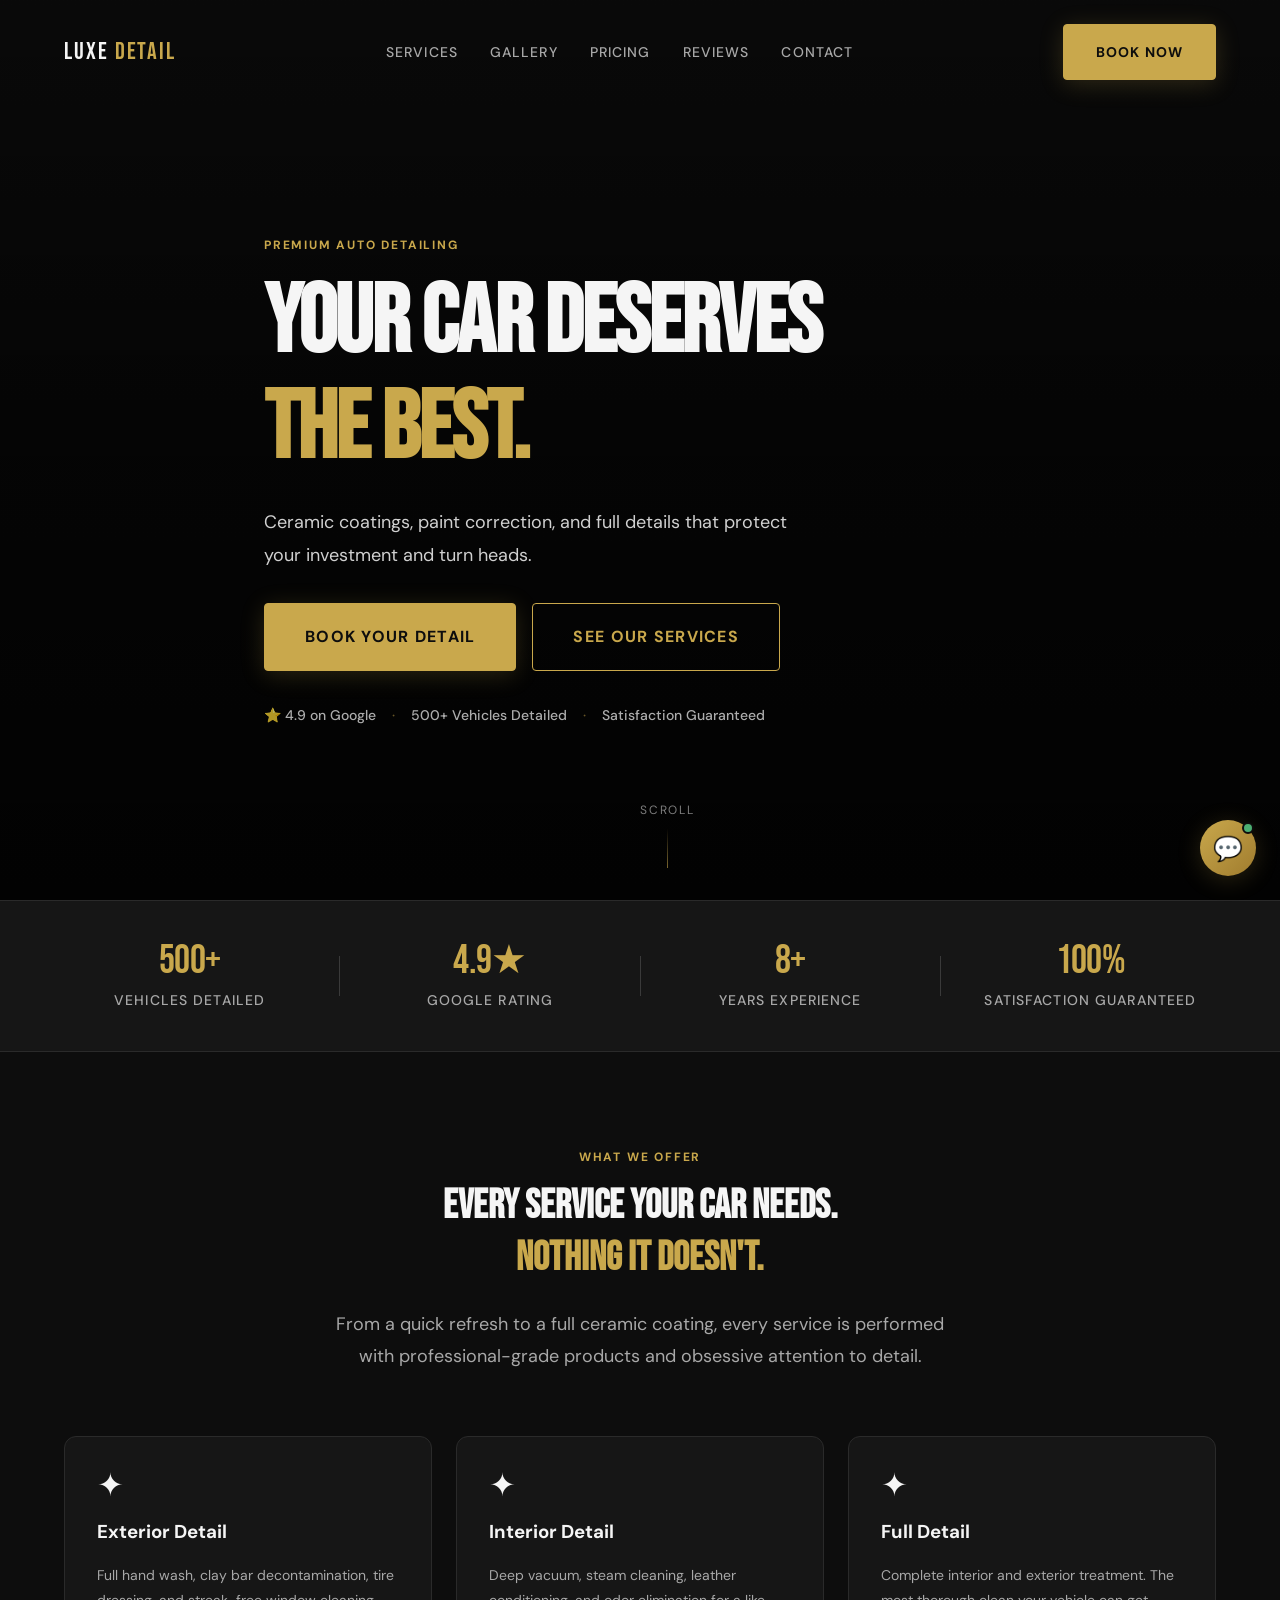
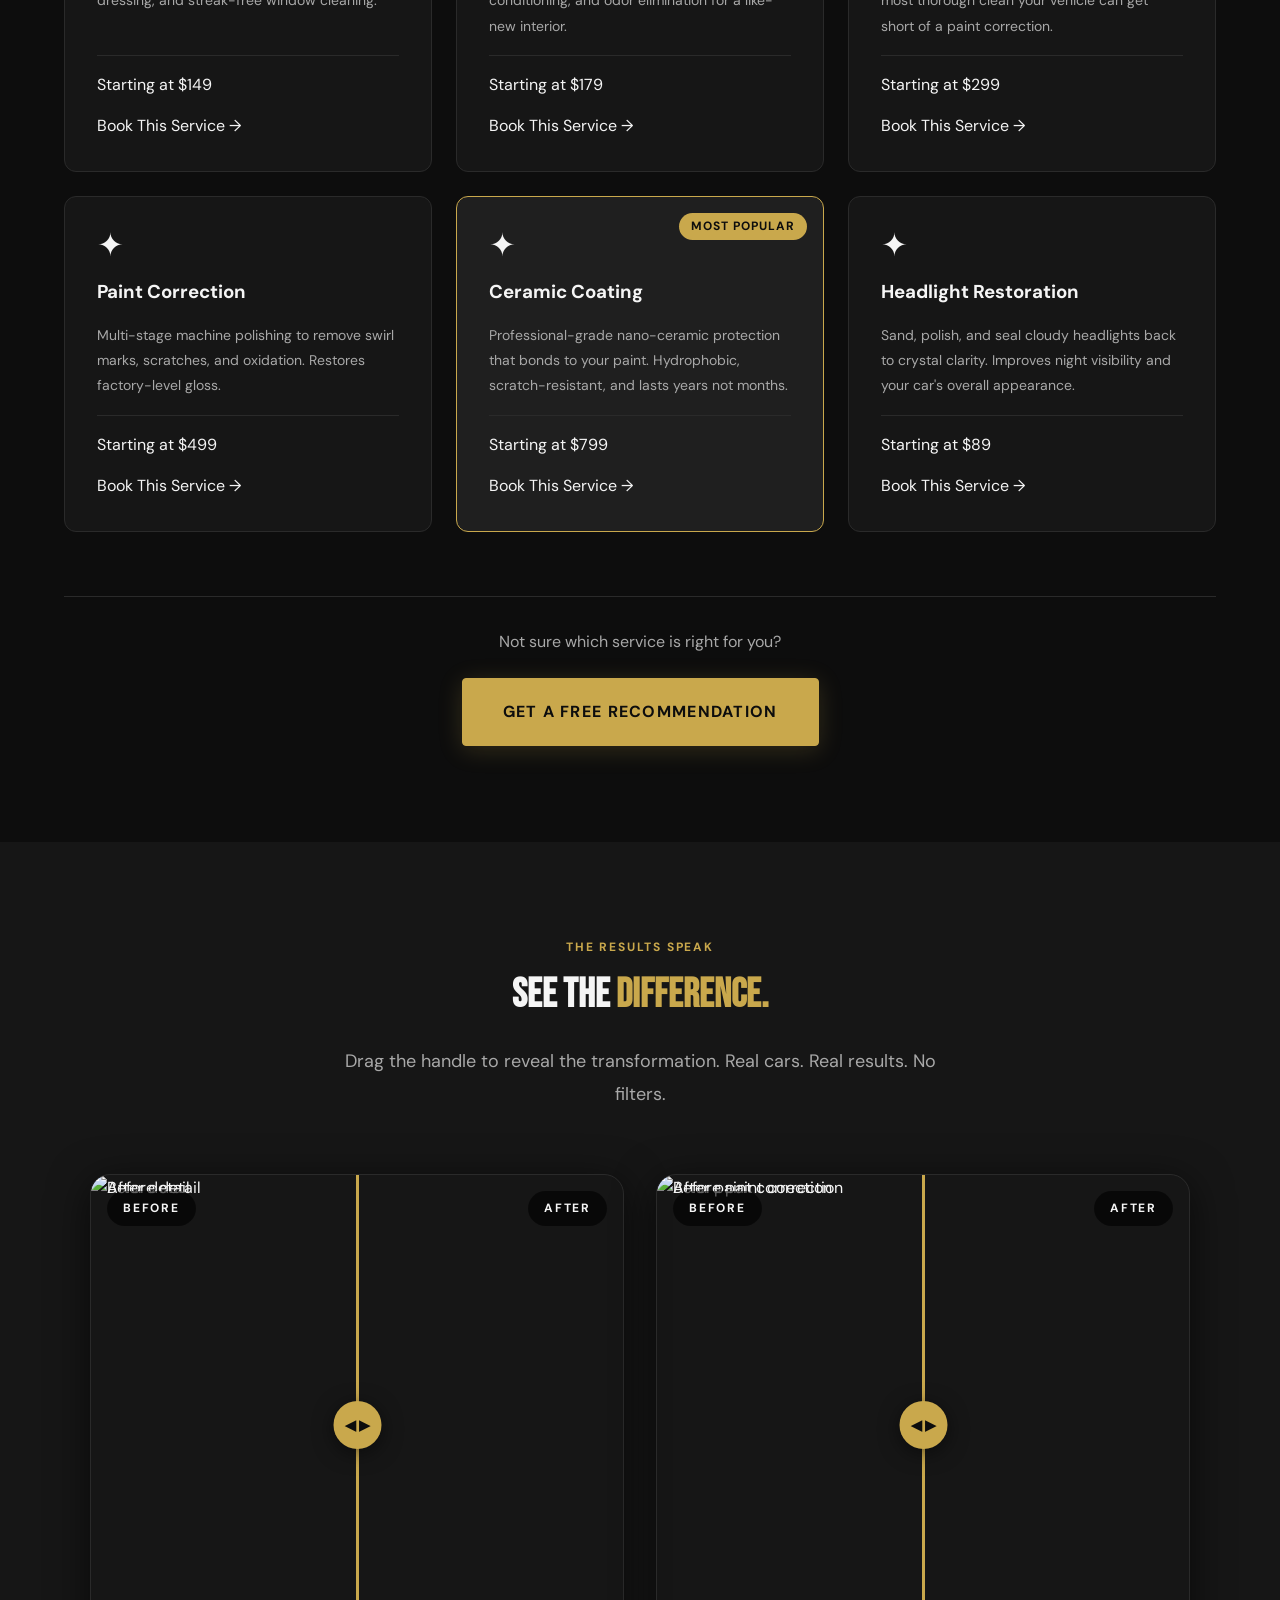
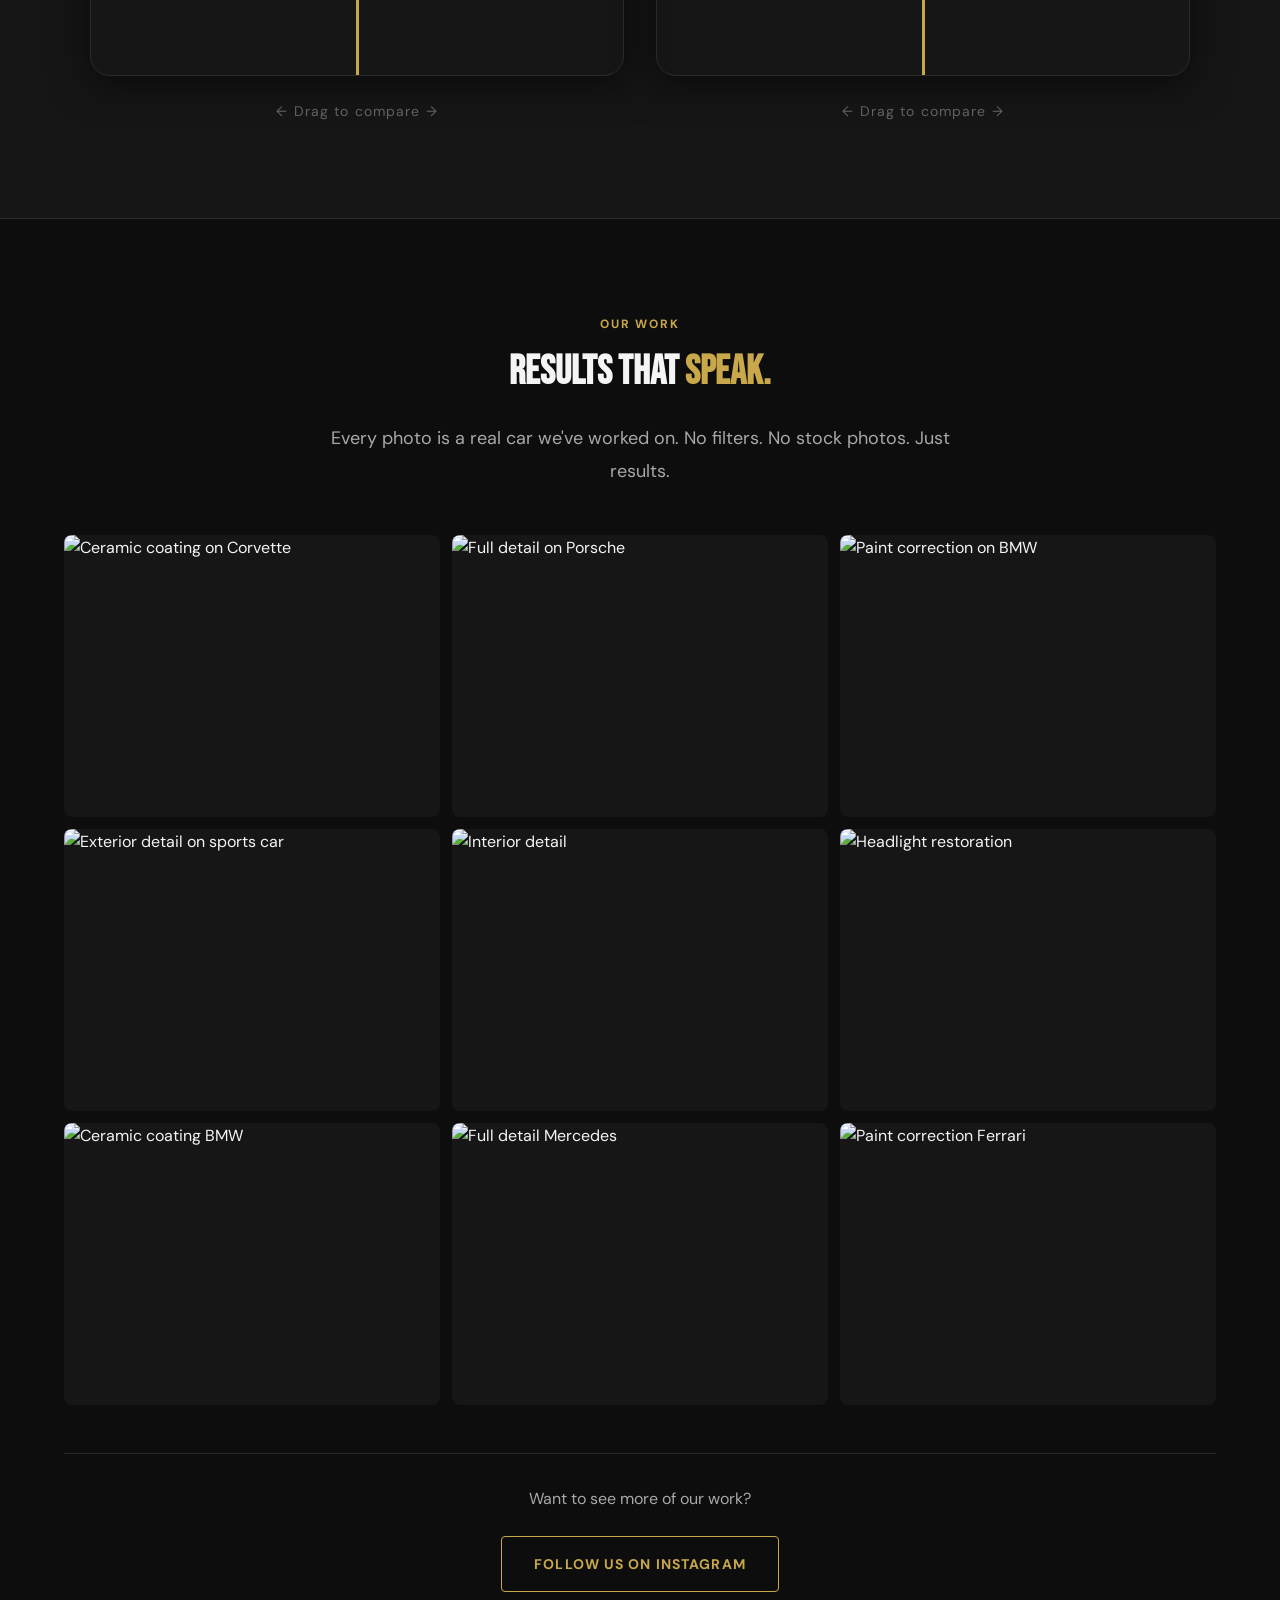
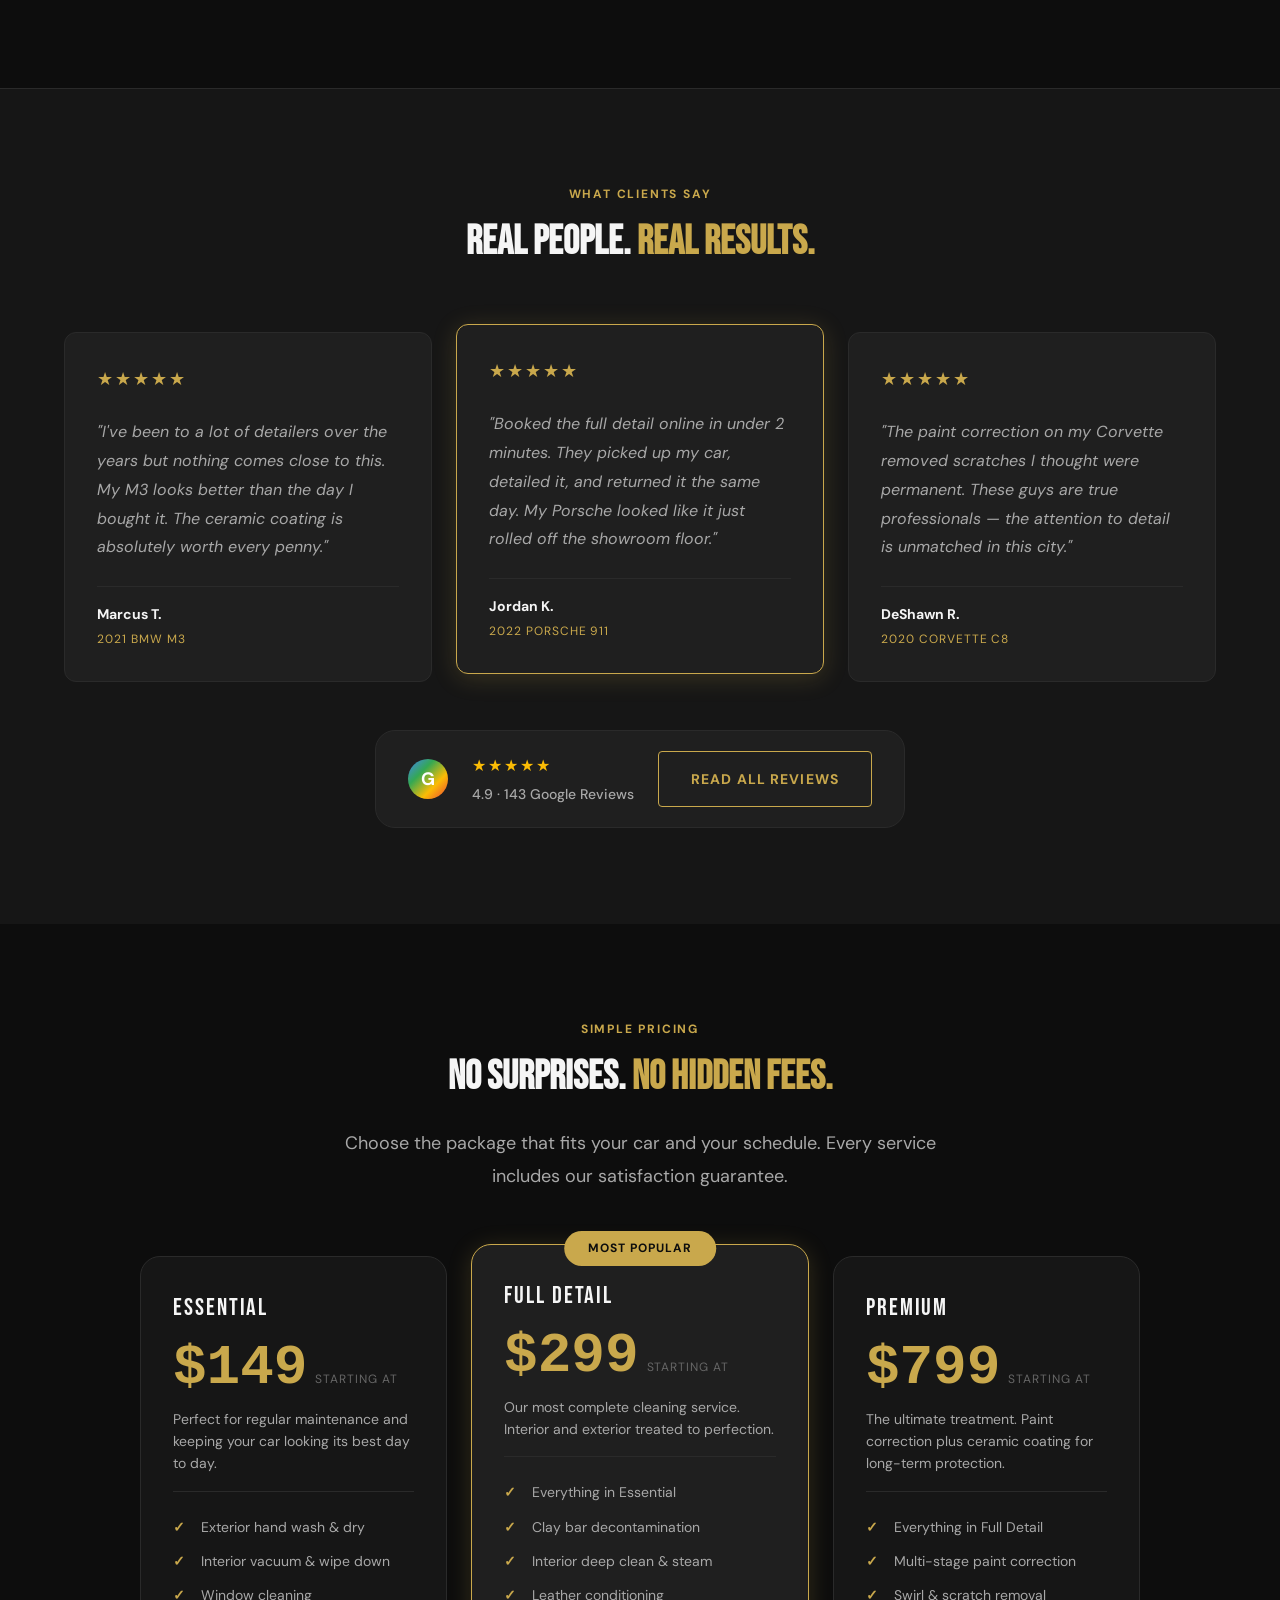
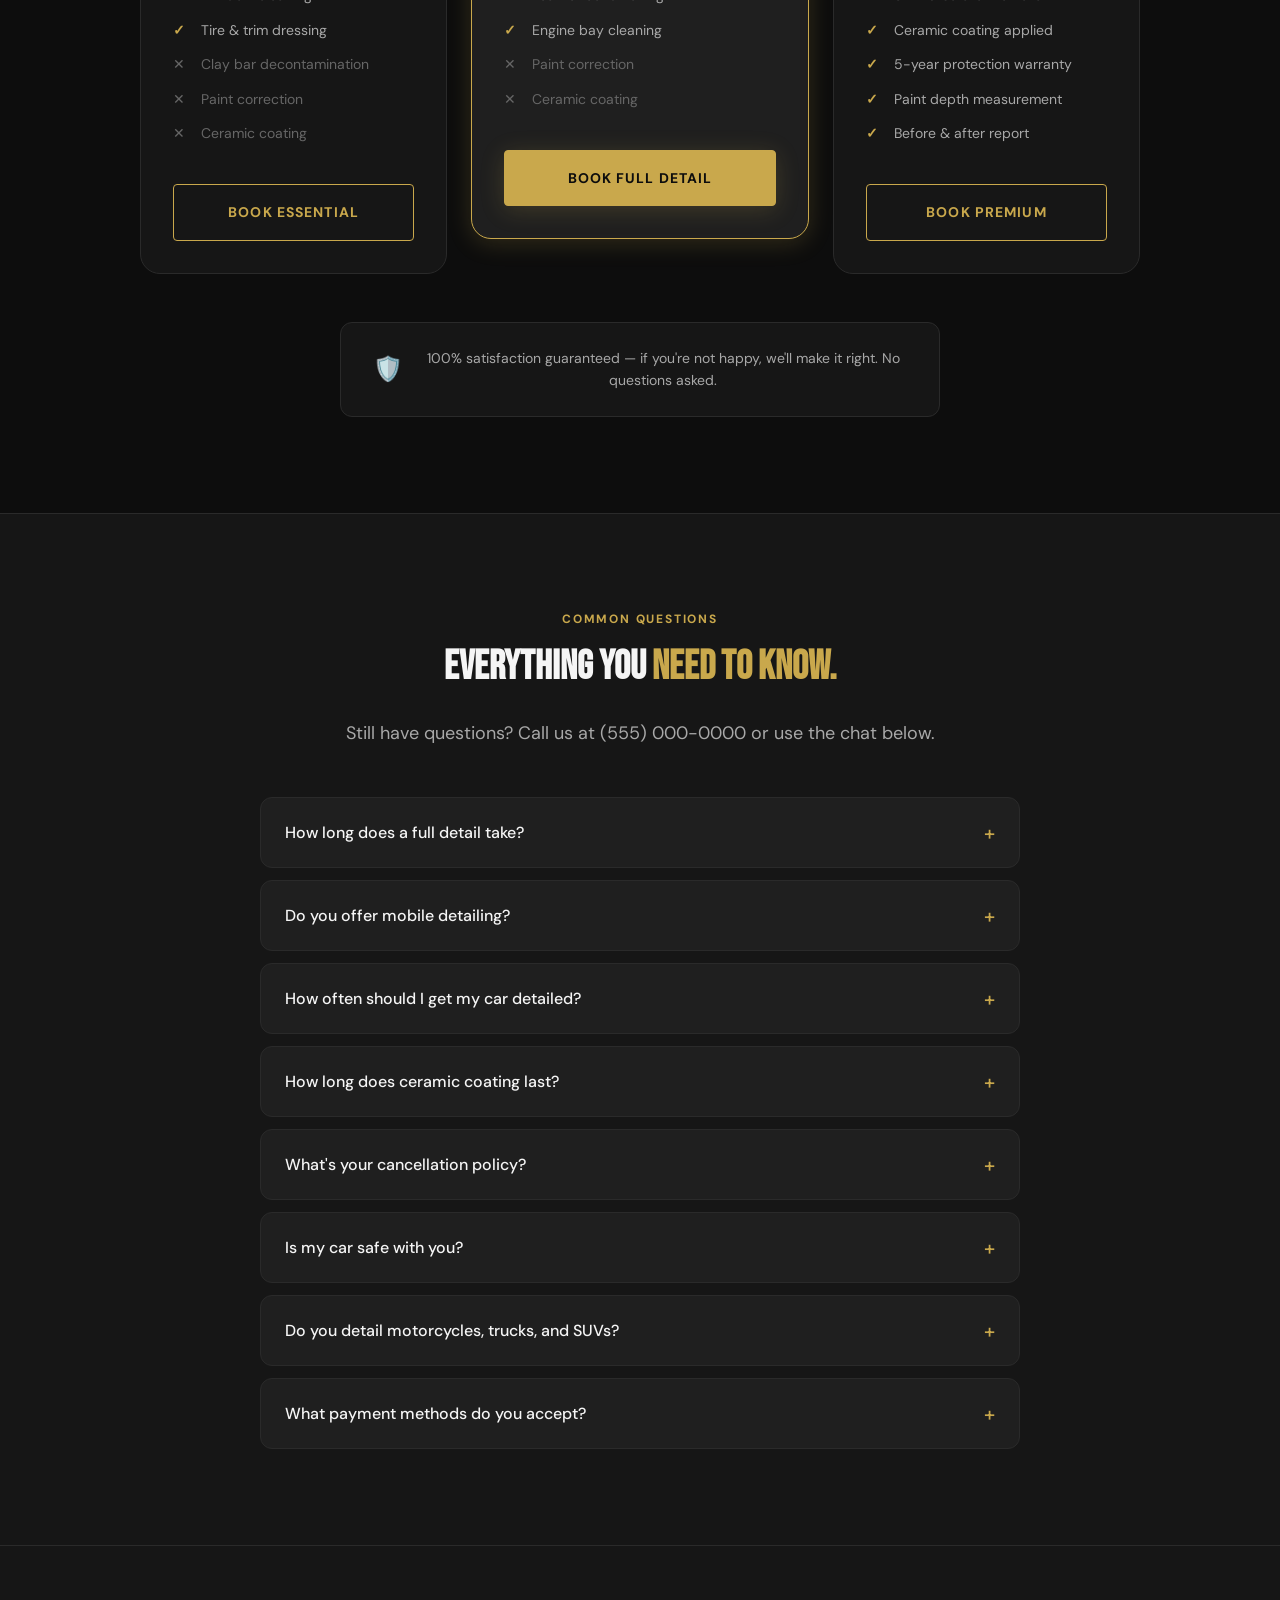
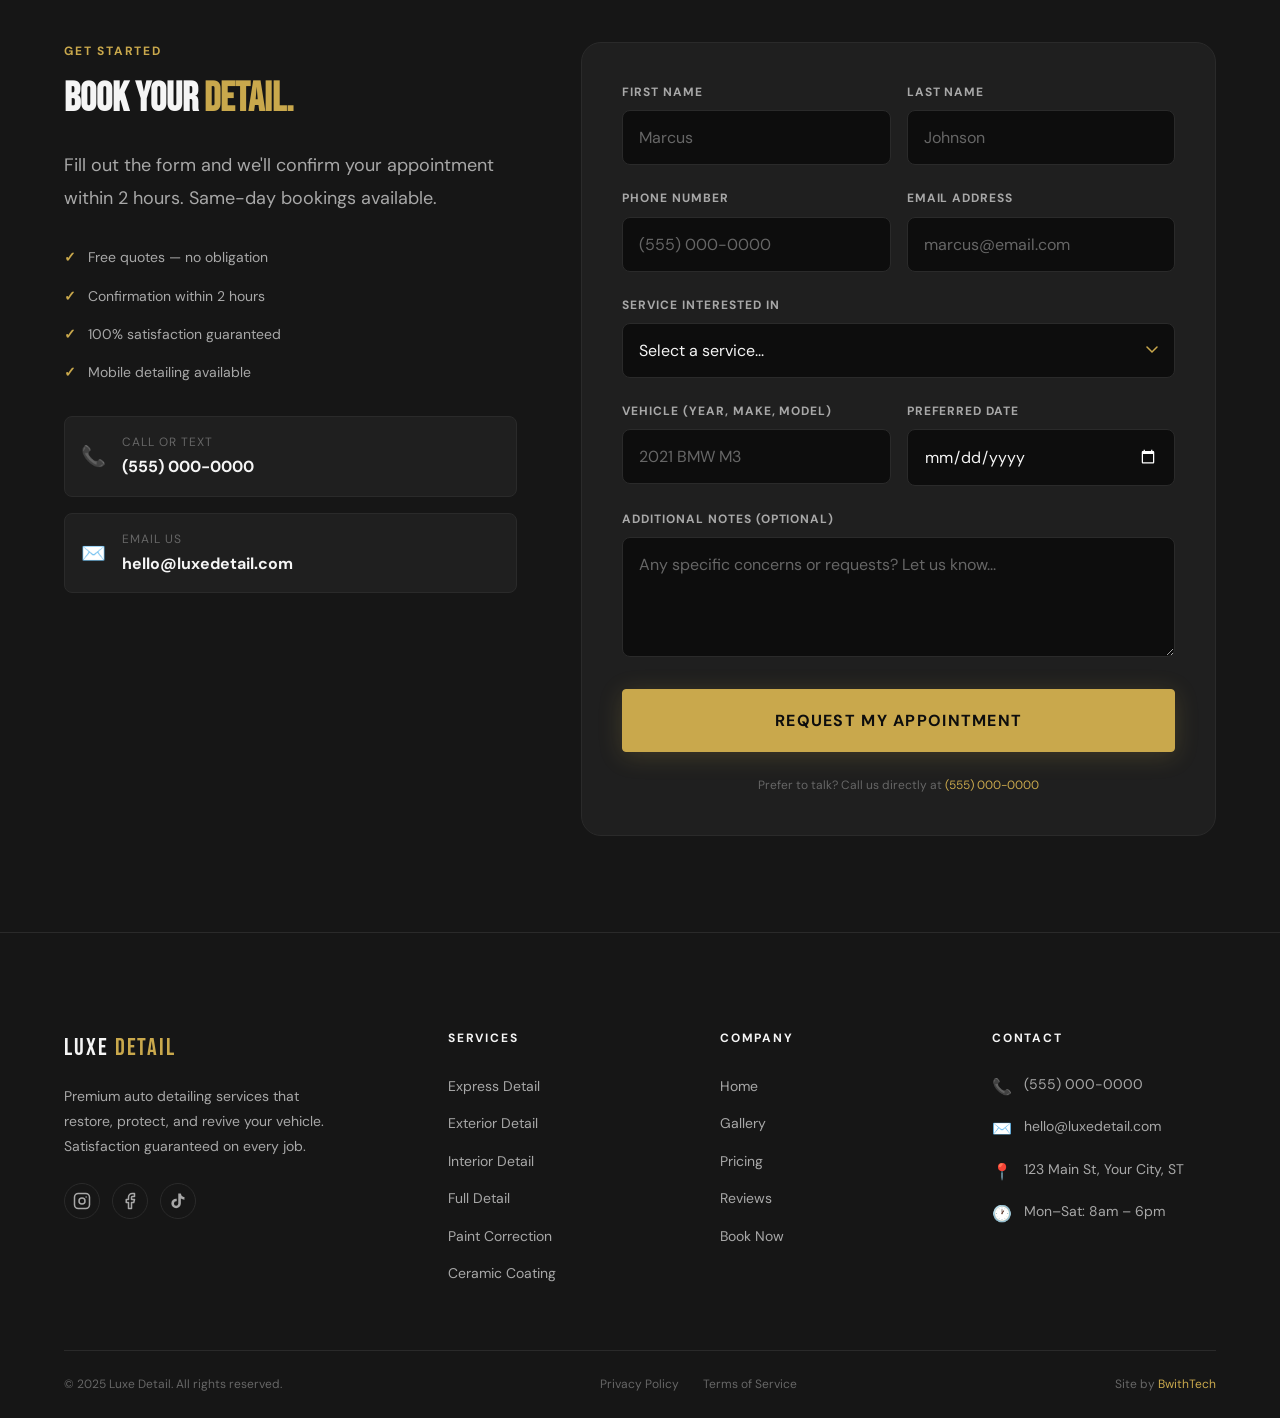
==== commit ae628b66: "added FAQ accordion module" ====
--- a/index.html
+++ b/index.html
@@ -105,6 +105,7 @@
   <link rel="stylesheet" href="css/footer.css" />
   <link rel="stylesheet" href="css/mobile-cta.css" />
   <link rel="stylesheet" href="css/gallery.css" />
+  <link rel="stylesheet" href="css/faq.css" />
 </head>
 <body>
 
@@ -663,6 +664,111 @@
 
   </div>
 </section>
+
+<!-- ========================
+  FAQ MODULE
+========================= -->
+<section class="faq" id="faq">
+  <div class="container">
+
+    <div class="faq__header">
+      <p class="section-label">Common Questions</p>
+      <h2 class="display-md faq__title">
+        Everything You <span style="color: var(--color-gold);">Need to Know.</span>
+      </h2>
+      <p class="body-lg faq__subtitle">
+        Still have questions? Call us at (555) 000-0000
+        or use the chat below.
+      </p>
+    </div>
+
+    <div class="faq__list">
+
+      <div class="faq__item">
+        <button class="faq__question">
+          How long does a full detail take?
+          <span class="faq__icon">+</span>
+        </button>
+        <div class="faq__answer">
+          <p>A full detail typically takes 4–5 hours depending on the size and condition of your vehicle. We recommend dropping your car off in the morning so it's ready by the afternoon. Same-day service is available on most days.</p>
+        </div>
+      </div>
+
+      <div class="faq__item">
+        <button class="faq__question">
+          Do you offer mobile detailing?
+          <span class="faq__icon">+</span>
+        </button>
+        <div class="faq__answer">
+          <p>Yes, we come to you. Whether it's your home, office, or anywhere else, we bring all the equipment needed to deliver the same professional results. Mobile detailing is available for most services.</p>
+        </div>
+      </div>
+
+      <div class="faq__item">
+        <button class="faq__question">
+          How often should I get my car detailed?
+          <span class="faq__icon">+</span>
+        </button>
+        <div class="faq__answer">
+          <p>For most vehicles we recommend a full detail every 3–4 months and an express detail monthly. If you have a ceramic coating, a maintenance wash every 6–8 weeks keeps the coating performing at its best.</p>
+        </div>
+      </div>
+
+      <div class="faq__item">
+        <button class="faq__question">
+          How long does ceramic coating last?
+          <span class="faq__icon">+</span>
+        </button>
+        <div class="faq__answer">
+          <p>Our professional-grade ceramic coating lasts 3–5 years with proper maintenance. It protects against UV rays, water spots, minor scratches, and environmental contaminants. We back it with a satisfaction guarantee.</p>
+        </div>
+      </div>
+
+      <div class="faq__item">
+        <button class="faq__question">
+          What's your cancellation policy?
+          <span class="faq__icon">+</span>
+        </button>
+        <div class="faq__answer">
+          <p>We ask for at least 24 hours notice for cancellations or rescheduling. We understand things come up, just give us a call or send a text and we'll find a time that works for you.</p>
+        </div>
+      </div>
+
+      <div class="faq__item">
+        <button class="faq__question">
+          Is my car safe with you?
+          <span class="faq__icon">+</span>
+        </button>
+        <div class="faq__answer">
+          <p>Absolutely. We treat every vehicle like it's our own. We're fully insured, use professional-grade products safe for all paint types, and have never had a damage claim in our years of operation. Your car is in good hands.</p>
+        </div>
+      </div>
+
+      <div class="faq__item">
+        <button class="faq__question">
+          Do you detail motorcycles, trucks, and SUVs?
+          <span class="faq__icon">+</span>
+        </button>
+        <div class="faq__answer">
+          <p>Yes, we detail all vehicle types including motorcycles, trucks, SUVs, and vans. Pricing may vary slightly for larger vehicles. Contact us for a custom quote on oversized vehicles or fleets.</p>
+        </div>
+      </div>
+
+      <div class="faq__item">
+        <button class="faq__question">
+          What payment methods do you accept?
+          <span class="faq__icon">+</span>
+        </button>
+        <div class="faq__answer">
+          <p>We accept cash, all major credit cards, Venmo, Zelle, and Cash App. Payment is due upon completion of service. For large jobs like ceramic coatings we may require a deposit to hold your appointment.</p>
+        </div>
+      </div>
+
+    </div>
+
+  </div>
+</section>
+
 
 <!-- ========================
   BOOKING MODULE
--- a/css/faq.css
+++ b/css/faq.css
@@ -0,0 +1,114 @@
+/* ============================================
+   MODULE: FAQ Accordion
+   Questions expand/collapse on click.
+   Gold plus/minus icon indicates state.
+   Clean and minimal — lets the content shine.
+============================================ */
+
+.faq {
+  background-color: var(--color-surface);
+  padding-top: var(--section-pad);
+  padding-bottom: var(--section-pad);
+  border-top: 1px solid var(--color-border);
+}
+
+.faq__header {
+  text-align: center;
+  max-width: 640px;
+  margin: 0 auto var(--space-12);
+}
+
+.faq__title {
+  margin: var(--space-3) 0 var(--space-6);
+}
+
+.faq__list {
+  max-width: 760px;
+  margin: 0 auto;
+  display: flex;
+  flex-direction: column;
+  gap: var(--space-3);
+}
+
+/* Individual FAQ item */
+.faq__item {
+  background-color: var(--color-surface-2);
+  border: 1px solid var(--color-border);
+  border-radius: var(--radius-lg);
+  overflow: hidden;
+  transition: border-color var(--ease-normal);
+}
+
+.faq__item.open {
+  border-color: var(--color-gold);
+}
+
+/* Question button */
+.faq__question {
+  width: 100%;
+  display: flex;
+  align-items: center;
+  justify-content: space-between;
+  gap: var(--space-4);
+  padding: var(--space-6) var(--space-6);
+  background: none;
+  border: none;
+  cursor: pointer;
+  text-align: left;
+  font-family: var(--font-body);
+  font-size: var(--text-base);
+  font-weight: var(--weight-medium);
+  color: var(--color-text-primary);
+  transition: color var(--ease-fast);
+}
+
+.faq__question:hover {
+  color: var(--color-gold);
+}
+
+.faq__item.open .faq__question {
+  color: var(--color-gold);
+}
+
+/* Plus/minus icon */
+.faq__icon {
+  font-size: var(--text-xl);
+  color: var(--color-gold);
+  flex-shrink: 0;
+  transition: transform var(--ease-normal);
+  line-height: 1;
+}
+
+.faq__item.open .faq__icon {
+  transform: rotate(45deg);
+}
+
+/* Answer panel */
+.faq__answer {
+  max-height: 0;
+  overflow: hidden;
+  transition: max-height var(--ease-slow);
+}
+
+.faq__item.open .faq__answer {
+  max-height: 300px;
+}
+
+.faq__answer p {
+  padding: 0 var(--space-6) var(--space-6);
+  font-size: var(--text-base);
+  color: var(--color-text-secondary);
+  line-height: var(--leading-loose);
+}
+
+/* Mobile */
+@media (max-width: 768px) {
+  .faq__question {
+    font-size: var(--text-sm);
+    padding: var(--space-5);
+  }
+
+  .faq__answer p {
+    padding: 0 var(--space-5) var(--space-5);
+  }
+}
